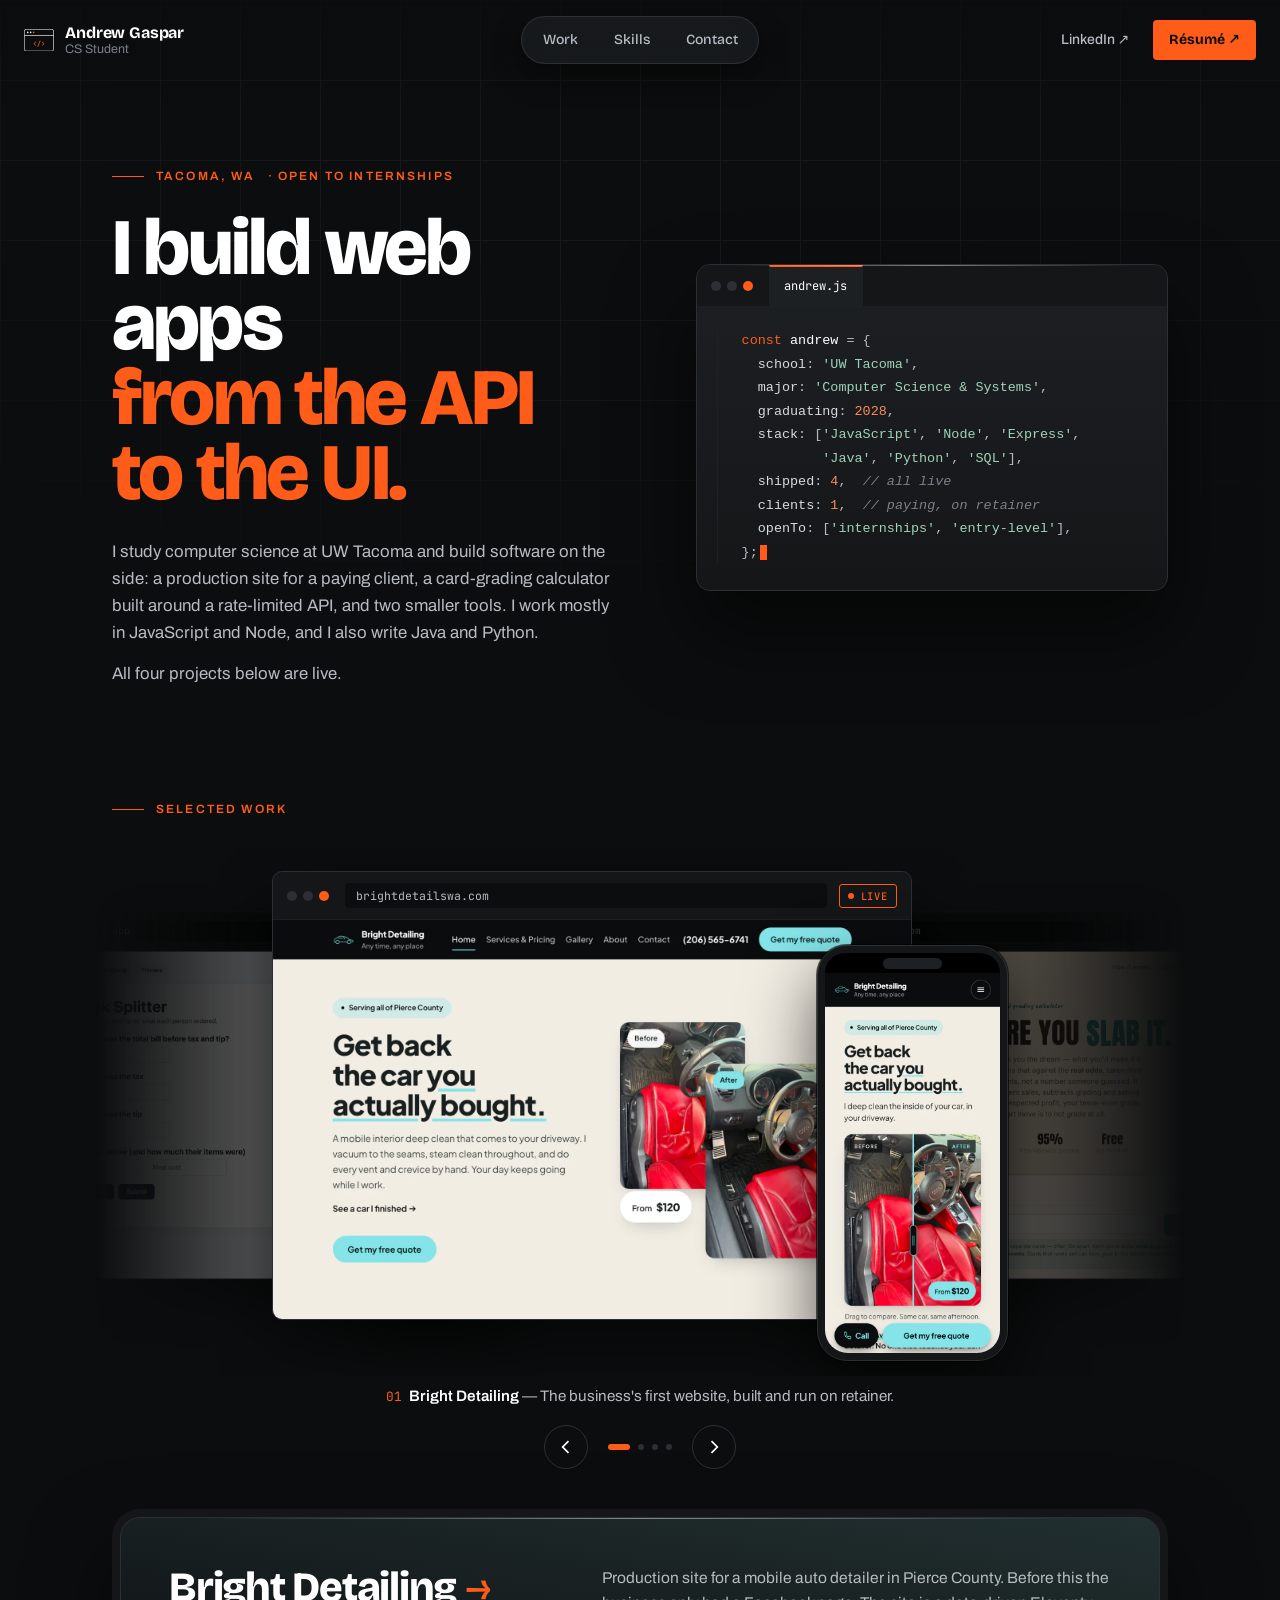
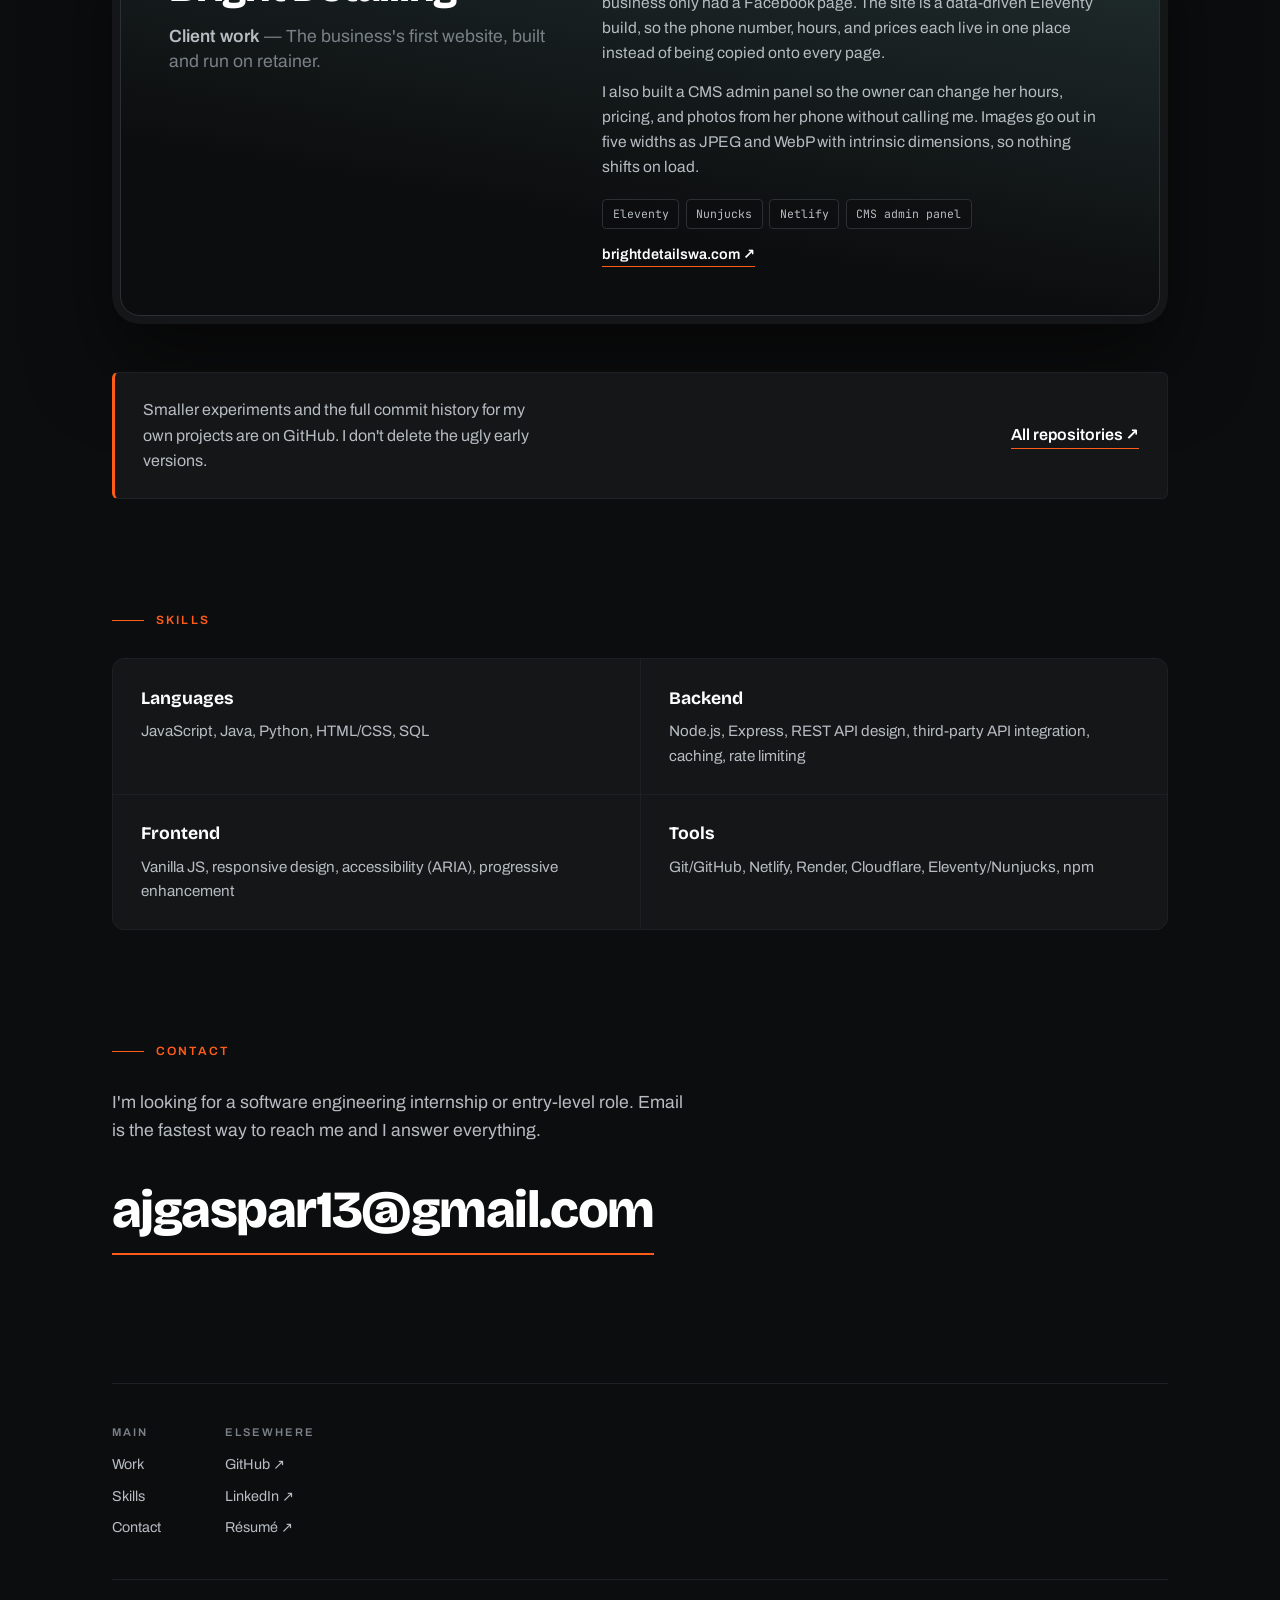
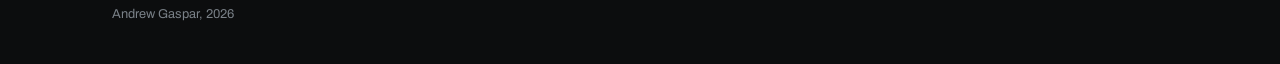
==== index.html @ 65bed996 "Add ExplainMyCode phone mockup" ====
<!DOCTYPE html>
<html lang="en">
<head>
  <meta charset="UTF-8" />
  <meta name="viewport" content="width=device-width, initial-scale=1.0" />
  <title>Andrew Gaspar</title>
  <meta name="description" content="Andrew Gaspar. Computer science student at UW Tacoma. Four live software projects, one built for a paying client." />
  <meta name="color-scheme" content="dark" />
  <link rel="preconnect" href="https://fonts.googleapis.com" />
  <link rel="preconnect" href="https://fonts.gstatic.com" crossorigin />
  <link href="https://fonts.googleapis.com/css2?family=Bricolage+Grotesque:opsz,wght@12..96,400..800&family=Archivo:wght@400..600&family=JetBrains+Mono:wght@400;500&display=swap" rel="stylesheet" />
  <link rel="stylesheet" href="style.css" />
</head>
<body>

  <header class="topbar">
    <a class="brand" href="#top">
      <svg class="brand-mark" viewBox="0 0 368 276" fill="none" aria-hidden="true" focusable="false">
        <rect x="4" y="4" width="359" height="267" rx="22" stroke="currentColor" stroke-width="8" />
        <path d="M4 79.5H363" stroke="currentColor" stroke-width="8" />
        <circle cx="45.5" cy="41.5" r="9.5" fill="currentColor" />
        <circle cx="81.5" cy="41.5" r="9.5" fill="currentColor" />
        <circle cx="117.5" cy="41.5" r="9.5" fill="#ff5c1a" />
        <g stroke="#ff5c1a" stroke-width="10" stroke-linecap="square">
          <path d="M142 162 120 180l22 18" />
          <path d="M196.5 147.5 170.5 212.5" />
          <path d="M225 162l22 18-22 18" />
        </g>
      </svg>
      <span class="brand-text">
        <span class="brand-name">Andrew Gaspar</span>
      <span class="brand-role">CS Student</span>
      </span>
    </a>
    <nav class="pill" aria-label="Sections">
      <a href="#work">Work</a>
      <a href="#skills">Skills</a>
      <a href="#contact">Contact</a>
    </nav>
    <div class="toplinks">
      <a href="https://www.linkedin.com/in/andrew-gaspar-7aaa92343" target="_blank" rel="noopener">LinkedIn <span aria-hidden="true">↗</span></a>
      <a class="btn" href="Andrew_Gaspar_Resume.pdf" target="_blank" rel="noopener">Résumé <span aria-hidden="true">↗</span></a>
    </div>
  </header>

  <main id="top">

    <section class="hero">
      <div class="hero-copy">
        <p class="eyebrow">Tacoma, WA <span class="eyebrow-extra">· Open to internships</span></p>
        <h1>I build web apps<br /> <span class="accent">from the API<br /> to the UI.</span></h1>
        <div class="hero-meta">
          <p>
            I study computer science at UW Tacoma and build software on the side: a production site
            for a paying client, a card-grading calculator built around a rate-limited API, and two
            smaller tools. I work mostly in JavaScript and Node, and I also write Java and Python.
          </p>
          <p>All four projects below are live.</p>
        </div>
      </div>

      <figure class="editor">
        <div class="editor-bar" aria-hidden="true">
          <span class="editor-dots"><i></i><i></i><i></i></span>
          <span class="editor-tab">andrew.js</span>
        </div>
<pre class="editor-code"><code><span class="k">const</span> <span class="v">andrew</span> = {
  <span class="p">school</span>: <span class="s">'UW Tacoma'</span>,
  <span class="p">major</span>: <span class="s">'Computer Science &amp; Systems'</span>,
  <span class="p">graduating</span>: <span class="n">2028</span>,
  <span class="p">stack</span>: [<span class="s">'JavaScript'</span>, <span class="s">'Node'</span>, <span class="s">'Express'</span>,
          <span class="s">'Java'</span>, <span class="s">'Python'</span>, <span class="s">'SQL'</span>],
  <span class="p">shipped</span>: <span class="n">4</span>,  <span class="c">// all live</span>
  <span class="p">clients</span>: <span class="n">1</span>,  <span class="c">// paying, on retainer</span>
  <span class="p">openTo</span>: [<span class="s">'internships'</span>, <span class="s">'entry-level'</span>],
};<span class="cursor" aria-hidden="true"></span></code></pre>
      </figure>
    </section>

    <section id="work" class="section">
      <h2 class="eyebrow">Selected work</h2>

      <article class="card-frame" style="--hue: 184">
        <div class="card">
          <div class="card-top">
            <div class="card-head">
              <h3>
                <a href="https://brightdetailswa.com" target="_blank" rel="noopener">
                  Bright Detailing <span class="arrow" aria-hidden="true">→</span>
                </a>
              </h3>
              <p class="tagline"><strong>Client work</strong> — The business's first website, built and run on retainer.</p>
            </div>
            <div class="card-body">
              <p>
                Production site for a mobile auto detailer in Pierce County. Before this the business
                only had a Facebook page. The site is a data-driven Eleventy build, so the phone
                number, hours, and prices each live in one place instead of being copied onto every
                page.
              </p>
              <p>
                I also built a CMS admin panel so the owner can change her hours, pricing, and photos
                from her phone without calling me. Images go out in five widths as JPEG and WebP with
                intrinsic dimensions, so nothing shifts on load.
              </p>
              <ul class="tags">
                <li>Eleventy</li><li>Nunjucks</li><li>Netlify</li><li>CMS admin panel</li>
              </ul>
              <p class="links">
                <a href="https://brightdetailswa.com" target="_blank" rel="noopener">brightdetailswa.com ↗</a>
              </p>
            </div>
          </div>
          <div class="devices">
            <a class="shot" href="https://brightdetailswa.com" target="_blank" rel="noopener" tabindex="-1">
              <div class="window-bar" aria-hidden="true"><i></i><i></i><i></i><span class="url">brightdetailswa.com</span><span class="live">Live</span></div>
              <img src="images/bright-detailing.webp" width="1600" height="1000" alt="The Bright Detailing home page with before and after interior photos" loading="lazy" />
            </a>
            <a class="phone" href="https://brightdetailswa.com" target="_blank" rel="noopener" tabindex="-1">
              <span class="phone-bar" aria-hidden="true"><i></i></span>
              <img src="images/bright-detailing-phone.webp" width="520" height="1126" alt="Bright Detailing on a phone" loading="lazy" />
            </a>
          </div>
        </div>
      </article>

      <article class="card-frame" style="--hue: 222">
        <div class="card">
          <div class="card-top">
            <div class="card-head">
              <h3>
                <a href="https://www.shouldislab.com" target="_blank" rel="noopener">
                  ShouldISlab <span class="arrow" aria-hidden="true">→</span>
                </a>
              </h3>
              <p class="tagline"><strong>Side project</strong> — Is grading this card worth the money?</p>
            </div>
            <div class="card-body">
              <p>
                Search a trading card and find out whether paying to have it professionally graded is
                worth the money. It pulls live sold prices, then runs a probability-weighted expected
                value: your odds at each grade against grading fees, seller fees, and what the raw card
                goes for today.
              </p>
              <p>
                One verdict can cost 7 calls to a price API that allows about 10 every 35 seconds. I
                measured that limit and built an in-memory TTL cache around it; without the cache, the
                second search gets rate-limited. If a 429 still comes back, the server fails fast and
                shows a retry countdown. Grade odds come from population reports. Wilson score intervals
                keep a card with twelve graded copies from being trusted like one with twelve thousand.
              </p>
              <ul class="tags">
                <li>Node.js</li><li>Express</li><li>REST API</li><li>Vanilla JS</li><li>Render</li><li>Cloudflare</li>
              </ul>
              <p class="links">
                <a href="https://www.shouldislab.com" target="_blank" rel="noopener">shouldislab.com ↗</a>
                <a href="https://github.com/Agaspar1321/ShouldISlab" target="_blank" rel="noopener">Source ↗</a>
              </p>
            </div>
          </div>
          <div class="devices">
            <a class="shot" href="https://www.shouldislab.com" target="_blank" rel="noopener" tabindex="-1">
              <div class="window-bar" aria-hidden="true"><i></i><i></i><i></i><span class="url">shouldislab.com</span><span class="live">Live</span></div>
              <img src="images/shouldislab.webp" width="1600" height="1000" alt="The ShouldISlab card search and grading verdict screen" loading="lazy" />
            </a>
            <a class="phone" href="https://www.shouldislab.com" target="_blank" rel="noopener" tabindex="-1">
              <span class="phone-bar" aria-hidden="true"><i></i></span>
              <img src="images/shouldislab-phone.webp" width="520" height="1126" alt="ShouldISlab on a phone" loading="lazy" />
            </a>
          </div>
        </div>
      </article>

      <article class="card-frame" style="--hue: 268">
        <div class="card">
          <div class="card-top">
            <div class="card-head">
              <h3>
                <a href="https://explainmycode2.netlify.app" target="_blank" rel="noopener">
                  ExplainMyCode <span class="arrow" aria-hidden="true">→</span>
                </a>
              </h3>
              <p class="tagline"><strong>Side project</strong> — Plain English for someone else's code.</p>
            </div>
            <div class="card-body">
              <p>
                Paste in a block of code and get back a plain English explanation of what it does. I
                built it for the stretch where I could read syntax fine but still lost the thread on
                what someone else's function was for.
              </p>
              <p>
                An Express server sits between the page and the Anthropic API, so the key never reaches
                the browser. The API layer validates input, caps payload size, and rate-limits by IP.
              </p>
              <ul class="tags">
                <li>Node.js</li><li>Express</li><li>Anthropic API</li>
              </ul>
              <p class="links">
                <a href="https://explainmycode2.netlify.app" target="_blank" rel="noopener">Try it ↗</a>
                <a href="https://github.com/Agaspar1321/explain-my-code" target="_blank" rel="noopener">Source ↗</a>
              </p>
            </div>
          </div>
          <div class="devices">
            <a class="shot" href="https://explainmycode2.netlify.app" target="_blank" rel="noopener" tabindex="-1">
              <div class="window-bar" aria-hidden="true"><i></i><i></i><i></i><span class="url">explainmycode2.netlify.app</span><span class="live">Live</span></div>
              <img src="images/explainmycode.webp" width="1600" height="1000" alt="The ExplainMyCode input and explanation panes" loading="lazy" />
            </a>
            <a class="phone" href="https://explainmycode2.netlify.app" target="_blank" rel="noopener" tabindex="-1">
              <span class="phone-bar" aria-hidden="true"><i></i></span>
              <img src="images/explainmycode-phone.webp" width="520" height="1126" alt="ExplainMyCode on a phone" loading="lazy" />
            </a>
          </div>
        </div>
      </article>

      <article class="card-frame" style="--hue: 32">
        <div class="card">
          <div class="card-top">
            <div class="card-head">
              <h3>
                <a href="https://checksplitter1.netlify.app" target="_blank" rel="noopener">
                  Check Splitter <span class="arrow" aria-hidden="true">→</span>
                </a>
              </h3>
              <p class="tagline"><strong>Side project</strong> — Everyone pays for what they ordered.</p>
            </div>
            <div class="card-body">
              <p>
                Splits a restaurant bill so everyone pays for what they actually ordered, plus their
                proportional share of tax and tip. It rounds to the penny, so the total comes out exact
                instead of eleven cents short.
              </p>
              <ul class="tags">
                <li>Vanilla JS</li><li>HTML</li><li>CSS</li>
              </ul>
              <p class="links">
                <a href="https://checksplitter1.netlify.app" target="_blank" rel="noopener">Try it ↗</a>
                <a href="https://github.com/Agaspar1321/checksplitter" target="_blank" rel="noopener">Source ↗</a>
              </p>
            </div>
          </div>
          <div class="devices">
            <a class="shot" href="https://checksplitter1.netlify.app" target="_blank" rel="noopener" tabindex="-1">
              <div class="window-bar" aria-hidden="true"><i></i><i></i><i></i><span class="url">checksplitter1.netlify.app</span><span class="live">Live</span></div>
              <img src="images/check-splitter.webp" width="1600" height="1000" alt="The Check Splitter item and per-person totals screen" loading="lazy" />
            </a>
            <a class="phone" href="https://checksplitter1.netlify.app" target="_blank" rel="noopener" tabindex="-1">
              <span class="phone-bar" aria-hidden="true"><i></i></span>
              <img src="images/check-splitter-phone.webp" width="520" height="1126" alt="Check Splitter on a phone" loading="lazy" />
            </a>
          </div>
        </div>
      </article>

      <aside class="callout">
        <p>
          Smaller experiments and the full commit history for my own projects are on GitHub. I
          don't delete the ugly early versions.
        </p>
        <a href="https://github.com/Agaspar1321?tab=repositories" target="_blank" rel="noopener">All repositories ↗</a>
      </aside>
    </section>

    <section id="skills" class="section">
      <h2 class="eyebrow">Skills</h2>
      <dl class="skills">
        <div>
          <dt>Languages</dt>
          <dd>JavaScript, Java, Python, HTML/CSS, SQL</dd>
        </div>
        <div>
          <dt>Backend</dt>
          <dd>Node.js, Express, REST API design, third-party API integration, caching, rate limiting</dd>
        </div>
        <div>
          <dt>Frontend</dt>
          <dd>Vanilla JS, responsive design, accessibility (ARIA), progressive enhancement</dd>
        </div>
        <div>
          <dt>Tools</dt>
          <dd>Git/GitHub, Netlify, Render, Cloudflare, Eleventy/Nunjucks, npm</dd>
        </div>
      </dl>
    </section>

    <section id="contact" class="section contact">
      <h2 class="eyebrow">Contact</h2>
      <p class="contact-lead">
        I'm looking for a software engineering internship or entry-level role.
        Email is the fastest way to reach me and I answer everything.
      </p>
      <a class="contact-email" href="mailto:ajgaspar13@gmail.com">ajgaspar13@gmail.com</a>
    </section>

  </main>

  <footer class="footer">
    <div class="footer-cols">
      <div>
        <p class="footer-label">Main</p>
        <a href="#work">Work</a>
        <a href="#skills">Skills</a>
        <a href="#contact">Contact</a>
      </div>
      <div>
        <p class="footer-label">Elsewhere</p>
        <a href="https://github.com/Agaspar1321" target="_blank" rel="noopener">GitHub ↗</a>
        <a href="https://www.linkedin.com/in/andrew-gaspar-7aaa92343" target="_blank" rel="noopener">LinkedIn ↗</a>
        <a href="Andrew_Gaspar_Resume.pdf" target="_blank" rel="noopener">Résumé ↗</a>
      </div>
    </div>
    <div class="footer-base">
      <span>Andrew Gaspar, 2026</span>
    </div>
  </footer>

  <script src="script.js"></script>
</body>
</html>
---- style.css ----
/* colors + fonts */
:root {
  --ink-950: #0c0d0e;
  --ink-900: #141618;
  --ink-800: #1e2124;
  --ink-700: #2c3034;
  --ink-500: #7a8188; /* still passes 4.5:1 contrast */
  --ink-300: #b6bcc2;
  --paper: #ffffff;
  --flare: #ff5c1a;
  --flare-600: #e64b0c;

  --display: "Bricolage Grotesque", "Archivo", system-ui, sans-serif;
  --sans: "Archivo", system-ui, -apple-system, "Segoe UI", sans-serif;
  --mono: "JetBrains Mono", ui-monospace, "SF Mono", Menlo, monospace;
  --wrap: 66rem;
  color-scheme: dark;
}

* { box-sizing: border-box; margin: 0; padding: 0; }

html { scroll-behavior: smooth; scroll-padding-top: 5.5rem; }

body {
  font-family: var(--sans);
  font-size: 1rem;
  line-height: 1.6;
  color: var(--paper);
  background: var(--ink-950);
  -webkit-font-smoothing: antialiased;
}

h1, h2, h3, dt, .brand-name, .pill, .btn, .contact-email {
  font-family: var(--display);
  font-optical-sizing: auto;
}

a { color: inherit; text-decoration: none; }

:focus-visible {
  outline: 3px solid var(--flare);
  outline-offset: 2px;
  border-radius: 2px;
}

::selection { background: rgba(255, 92, 26, 0.35); }

main, .footer { padding: 0 1rem; }

/* background grid */
body::before {
  content: "";
  position: absolute;
  inset: 0 0 auto;
  height: 1100px;
  z-index: -1;
  background-image:
    linear-gradient(to right, #fff 1px, transparent 1px),
    linear-gradient(to bottom, #fff 1px, transparent 1px);
  background-size: 80px 80px;
  opacity: 0.045;
  -webkit-mask-image: radial-gradient(120% 80% at 50% 0%, #000 30%, transparent 75%);
  mask-image: radial-gradient(120% 80% at 50% 0%, #000 30%, transparent 75%);
  pointer-events: none;
}
body { position: relative; isolation: isolate; }

/* ---------- Eyebrow label ---------- */
.eyebrow {
  display: flex;
  align-items: center;
  gap: 0.75rem;
  font-family: var(--sans);
  font-size: 0.75rem;
  font-weight: 600;
  letter-spacing: 0.18em;
  text-transform: uppercase;
  color: var(--flare);
}
.eyebrow::before {
  content: "";
  flex: none;
  width: 2rem;
  height: 1px;
  background: var(--flare);
}

/* ---------- Top bar ---------- */
.topbar {
  position: sticky;
  top: 0;
  z-index: 10;
  display: grid;
  grid-template-columns: 1fr auto 1fr;
  align-items: center;
  gap: 1rem;
  padding: 1rem 1.5rem 2.5rem;
  background: linear-gradient(rgba(12, 13, 14, 0.9), rgba(12, 13, 14, 0));
  pointer-events: none;
}
.topbar > * { pointer-events: auto; }

.brand { display: flex; align-items: center; gap: 0.7rem; justify-self: start; }
.brand-mark { width: 30px; height: auto; color: var(--paper); flex: none; }
.brand-text { display: flex; flex-direction: column; line-height: 1.2; }
.brand-name { font-weight: 700; font-size: 1rem; letter-spacing: -0.01em; }
.brand-role { font-size: 0.78rem; color: var(--ink-500); }

.pill {
  display: flex;
  gap: 0.25rem;
  padding: 0.3rem;
  border: 1px solid rgba(255, 255, 255, 0.1);
  border-radius: 999px;
  background: rgba(30, 33, 36, 0.65);
  backdrop-filter: blur(14px);
  -webkit-backdrop-filter: blur(14px);
  box-shadow: 0 12px 30px rgba(0, 0, 0, 0.4);
}
.pill a {
  padding: 0.45rem 1rem;
  border-radius: 999px;
  font-size: 0.875rem;
  font-weight: 500;
  color: var(--ink-300);
  transition: background-color 0.2s, color 0.2s;
}
.pill a:hover { background: rgba(255, 255, 255, 0.08); color: var(--paper); }

.toplinks {
  display: flex;
  align-items: center;
  gap: 1.5rem;
  justify-self: end;
  font-size: 0.875rem;
  font-weight: 500;
}
.toplinks a { color: var(--ink-300); transition: color 0.2s; }
.toplinks a:hover { color: var(--paper); }

.btn {
  display: inline-block;
  padding: 0.55rem 1rem;
  border-radius: 4px;
  font-weight: 700;
  background: var(--flare);
  color: var(--ink-950) !important;
  transition: background-color 0.2s;
}
.btn:hover { background: #ff7438; }

/* ---------- Window chrome (hero + screenshots) ---------- */
.window-bar {
  display: flex;
  align-items: center;
  gap: 6px;
  padding: 0.7rem 0.9rem;
}
.window-bar i {
  flex: none;
  width: 10px;
  height: 10px;
  border-radius: 50%;
  background: var(--ink-700);
}
.window-bar i:nth-child(3) { background: var(--flare); }

.url {
  flex: 1;
  min-width: 0;
  margin-left: 0.6rem;
  padding: 0.2rem 0.7rem;
  border-radius: 4px;
  background: var(--ink-950);
  font-family: var(--mono);
  font-size: 0.72rem;
  color: var(--ink-300);
  white-space: nowrap;
  overflow: hidden;
  text-overflow: ellipsis;
}
.live {
  flex: none;
  display: inline-flex;
  align-items: center;
  gap: 0.4rem;
  margin-left: 0.4rem;
  padding: 0.15rem 0.5rem;
  border: 1px solid var(--flare);
  border-radius: 3px;
  font-family: var(--mono);
  font-size: 0.65rem;
  font-weight: 500;
  letter-spacing: 0.08em;
  text-transform: uppercase;
  color: var(--flare);
}
.live::before {
  content: "";
  width: 6px;
  height: 6px;
  border-radius: 50%;
  background: var(--flare);
}

/* ---------- Hero ---------- */
.hero {
  display: grid;
  grid-template-columns: minmax(0, 1.1fr) minmax(0, 1fr);
  align-items: center;
  gap: 3rem 4rem;
  max-width: var(--wrap);
  margin: 0 auto;
  padding-top: clamp(2.5rem, 7vh, 5rem);
}

.hero h1 {
  margin-top: 1.5rem;
  font-size: clamp(2.3rem, min(6.4vw, 9vh), 5rem);
  font-weight: 800;
  line-height: 0.94;
  letter-spacing: -0.035em;
}
.accent { color: var(--flare); }

.hero-meta {
  display: grid;
  gap: 0.9rem;
  max-width: 32rem;
  margin-top: 1.75rem;
  color: var(--ink-300);
  font-size: 1.05rem;
}

/* top edge highlight */
.editor::before,
.card::before {
  content: "";
  position: absolute;
  top: 0;
  left: 8%;
  right: 8%;
  height: 1px;
  background: linear-gradient(90deg, transparent, rgba(255, 255, 255, 0.45), transparent);
}

/* code card */
.editor {
  position: relative;
  border: 1px solid var(--ink-700);
  border-radius: 14px;
  background: linear-gradient(180deg, rgba(30, 33, 36, 0.95), rgba(20, 22, 24, 0.95));
  box-shadow: 0 40px 80px rgba(0, 0, 0, 0.55);
  overflow: hidden;
}
.editor-bar {
  display: flex;
  align-items: center;
  gap: 1rem;
  padding: 0 0.9rem;
  border-bottom: 1px solid var(--ink-800);
  background: var(--ink-900);
}
.editor-dots { display: flex; gap: 6px; }
.editor-dots i { width: 10px; height: 10px; border-radius: 50%; background: var(--ink-700); }
.editor-dots i:nth-child(3) { background: var(--flare); }
.editor-tab {
  padding: 0.6rem 0.9rem;
  border-inline: 1px solid var(--ink-800);
  border-top: 2px solid var(--flare);
  background: rgba(30, 33, 36, 0.95);
  font-family: var(--mono);
  font-size: 0.75rem;
  color: var(--paper);
}

.editor-code {
  margin: 0;
  padding: 1.4rem 1.5rem 1.6rem 0;
  font-family: var(--mono);
  font-size: clamp(0.74rem, 1.05vw, 0.88rem);
  line-height: 1.75;
  color: var(--ink-300);
  overflow-x: auto;
  counter-reset: line;
}
/* gutter line */
.editor-code code {
  display: block;
  padding-left: 1.5rem;
  border-left: 1px solid var(--ink-800);
  margin-left: 1.25rem;
  white-space: pre;
}
.editor-code .k { color: var(--flare); }
.editor-code .v { color: var(--paper); font-weight: 500; }
.editor-code .p { color: #d7dbe0; }
.editor-code .s { color: #9fd3b8; }
.editor-code .n { color: #ff8b57; }
.editor-code .c { color: var(--ink-500); font-style: italic; }

.cursor {
  display: inline-block;
  width: 0.55em;
  height: 1.1em;
  margin-left: 0.15em;
  vertical-align: text-bottom;
  background: var(--flare);
  animation: blink 1.1s steps(1) infinite;
}
@keyframes blink { 50% { opacity: 0; } }

/* ---------- Sections ---------- */
.section { max-width: var(--wrap); margin: 0 auto; padding-top: clamp(4rem, 9vw, 7rem); }
.section > .eyebrow { margin-bottom: 1.75rem; }

/* ---------- Project cards ---------- */
.card-frame {
  padding: 8px;
  border-radius: 28px;
  background: rgba(255, 255, 255, 0.035);
  box-shadow: 0 40px 80px rgba(0, 0, 0, 0.5);
}
.card-frame + .card-frame { margin-top: 3rem; }

.card {
  position: relative;
  overflow: hidden;
  border: 1px solid var(--ink-700);
  border-radius: 20px;
  padding: clamp(1.5rem, 4vw, 3rem) clamp(1.25rem, 4vw, 3rem) 0;
  /* per-project tint */
  background: linear-gradient(190deg, hsl(var(--hue) 18% 16%), var(--ink-950) 70%);
}

.card-top {
  display: grid;
  grid-template-columns: minmax(0, 1fr) minmax(0, 1.35fr);
  gap: 2rem 3.5rem;
}

.card h3 {
  font-size: clamp(1.75rem, 3.6vw, 2.6rem);
  font-weight: 800;
  line-height: 1.05;
  letter-spacing: -0.03em;
}
.card h3 a { display: inline-flex; align-items: baseline; gap: 0.6rem; }
.arrow {
  display: inline-block;
  font-weight: 500;
  color: var(--flare);
  transition: transform 0.25s ease;
}
.card h3 a:hover .arrow { transform: translateX(6px); }

.tagline {
  margin-top: 0.9rem;
  font-size: 1.1rem;
  line-height: 1.45;
  color: var(--ink-500);
}
.tagline strong { color: var(--ink-300); font-weight: 600; }

.card-body { display: grid; gap: 0.9rem; color: var(--ink-300); font-size: 0.975rem; }

.tags {
  list-style: none;
  display: flex;
  flex-wrap: wrap;
  gap: 0.4rem;
  margin-top: 0.3rem;
}
.tags li {
  font-family: var(--mono);
  font-size: 0.72rem;
  padding: 0.3rem 0.6rem;
  border: 1px solid var(--ink-700);
  border-radius: 4px;
  background: rgba(12, 13, 14, 0.5);
  color: var(--ink-300);
}

.links { display: flex; flex-wrap: wrap; gap: 1.5rem; font-size: 0.9rem; font-weight: 600; }
.links a {
  color: var(--paper);
  border-bottom: 1px solid var(--flare);
  transition: color 0.2s;
}
.links a:hover { color: var(--flare); }

/* desktop + phone mockups */
.devices {
  position: relative;
  max-width: 56rem;
  margin: clamp(2rem, 4vw, 3rem) auto 0;
  padding-right: 13%;
}

.shot {
  display: block;
  border: 1px solid var(--ink-700);
  border-bottom: 0;
  border-radius: 10px 10px 0 0;
  background: var(--ink-900);
  overflow: hidden;
  box-shadow: 0 24px 60px rgba(0, 0, 0, 0.45);
  transition: transform 0.35s cubic-bezier(0.22, 1, 0.36, 1);
}
.shot .window-bar { border-bottom: 1px solid var(--ink-800); }
.shot img,
.phone img {
  display: block;
  width: 100%;
  height: auto;
}

.phone {
  position: absolute;
  right: 0;
  bottom: -18%;
  width: 26%;
  padding: 7px;
  border: 1px solid var(--ink-700);
  border-radius: 30px;
  background: var(--ink-900);
  box-shadow: 0 30px 70px rgba(0, 0, 0, 0.65), 0 0 0 1px rgba(0, 0, 0, 0.6);
  transition: transform 0.35s cubic-bezier(0.22, 1, 0.36, 1);
}
.phone img { border-radius: 0 0 23px 23px; }
/* phone status bar */
.phone-bar {
  display: flex;
  justify-content: center;
  align-items: center;
  height: 20px;
  border-radius: 23px 23px 0 0;
  background: #000;
}
.phone-bar i { width: 34%; height: 11px; border-radius: 999px; background: var(--ink-800); }

.card-frame:hover .shot { transform: translateY(-6px); }
.card-frame:hover .phone { transform: translateY(-12px); }

/* ---------- Project carousel (built by script.js) ---------- */
.cf-stage {
  --slide-w: min(46rem, 84%);
  position: relative;
  overflow: hidden;
  /* room for shadows + phone overhang */
  padding: 1.5rem 0 3.5rem;
  margin: 0 -1rem;
  /* fade out the side slides */
  -webkit-mask-image: linear-gradient(to right, transparent 0, #000 14%, #000 86%, transparent 100%);
  mask-image: linear-gradient(to right, transparent 0, #000 14%, #000 86%, transparent 100%);
  touch-action: pan-y;
  cursor: grab;
}
.cf-stage:active { cursor: grabbing; }
.cf-stage:focus-visible { outline-offset: -3px; }

.cf-sizer { visibility: hidden; width: var(--slide-w); margin: 0 auto; }

.cf-slide {
  position: absolute;
  top: 1.5rem;
  left: 0;
  right: 0;
  width: var(--slide-w);
  margin: 0 auto;
  transition: transform 0.5s cubic-bezier(0.22, 1, 0.36, 1), opacity 0.5s, filter 0.5s;
  user-select: none;
  -webkit-user-select: none;
}
.cf-slide:not(.is-front) { cursor: pointer; }
.cf-slide img { -webkit-user-drag: none; }

/* frames inside the carousel */
.cf-stage .devices,
.cf-sizer .devices { margin: 0 auto; max-width: none; }
.cf-stage .shot { border-bottom: 1px solid var(--ink-700); border-radius: 10px; }
.cf-stage .phone { bottom: -9%; }
.cf-slide.is-front:hover .shot { transform: translateY(-4px); }
.cf-slide.is-front:hover .phone { transform: translateY(-10px); }

.cf-caption {
  min-height: 1.6em;
  margin-top: 0.5rem;
  text-align: center;
  color: var(--ink-300);
  font-size: 0.95rem;
}
.cf-caption strong { color: var(--paper); font-weight: 600; }
.cf-num { font-family: var(--mono); font-size: 0.8rem; color: var(--flare); margin-right: 0.25rem; }
.cf-tag::before { content: "— "; }

.cf-controls {
  display: flex;
  align-items: center;
  justify-content: center;
  gap: 1.25rem;
  margin-top: 1rem;
}
.cf-arrow {
  display: grid;
  place-items: center;
  width: 44px;
  height: 44px;
  border: 1px solid var(--ink-700);
  border-radius: 50%;
  background: var(--ink-950);
  color: var(--paper);
  cursor: pointer;
  transition: border-color 0.2s, color 0.2s;
}
.cf-arrow:hover { border-color: var(--flare); color: var(--flare); }
.cf-dots { display: flex; align-items: center; gap: 0.5rem; }
.cf-dot {
  width: 6px;
  height: 6px;
  padding: 0;
  border: 0;
  border-radius: 999px;
  background: var(--ink-700);
  cursor: pointer;
  transition: width 0.3s, background-color 0.3s;
}
/* bigger click target */
.cf-dot { position: relative; }
.cf-dot::after { content: ""; position: absolute; inset: -9px -4px; }
.cf-dot:hover { background: var(--ink-500); }
.cf-dot[aria-current="true"] { width: 22px; background: var(--flare); }

/* details card under the carousel */
.is-carousel .card-frame { margin-top: 2.5rem; }
.is-carousel .card { padding-bottom: clamp(1.5rem, 4vw, 3rem); }

/* ---------- GitHub callout ---------- */
.callout {
  display: flex;
  align-items: center;
  justify-content: space-between;
  flex-wrap: wrap;
  gap: 1rem 2rem;
  margin-top: 3rem;
  padding: 1.5rem 1.75rem;
  border: 1px solid var(--ink-800);
  border-left: 3px solid var(--flare);
  border-radius: 6px;
  background: var(--ink-900);
  color: var(--ink-300);
}
.callout p { max-width: 44ch; }
.callout a {
  flex: none;
  font-weight: 600;
  color: var(--paper);
  border-bottom: 1px solid var(--flare);
}
.callout a:hover { color: var(--flare); }

/* ---------- Skills ---------- */
.skills {
  display: grid;
  grid-template-columns: repeat(2, minmax(0, 1fr));
  gap: 1px;
  border: 1px solid var(--ink-800);
  border-radius: 12px;
  overflow: hidden;
  background: var(--ink-800);
}
.skills > div { padding: 1.6rem 1.75rem; background: var(--ink-900); }
.skills dt { font-weight: 700; font-size: 1.1rem; margin-bottom: 0.4rem; }
.skills dd { color: var(--ink-300); font-size: 0.95rem; }

/* ---------- Contact ---------- */
.contact-lead { max-width: 36rem; color: var(--ink-300); font-size: 1.1rem; }
.contact-email {
  display: inline-block;
  margin-top: 1.5rem;
  font-size: clamp(1.6rem, 5vw, 3.25rem);
  font-weight: 800;
  letter-spacing: -0.03em;
  color: var(--paper);
  border-bottom: 2px solid var(--flare);
  transition: color 0.2s;
  overflow-wrap: anywhere;
}
.contact-email:hover { color: var(--flare); }

/* ---------- Footer ---------- */
.footer { max-width: calc(var(--wrap) + 2rem); margin: clamp(5rem, 10vw, 8rem) auto 0; }
.footer-cols {
  display: flex;
  gap: 4rem;
  padding: 2.5rem 0;
  border-top: 1px solid var(--ink-800);
}
.footer-cols div { display: flex; flex-direction: column; gap: 0.5rem; font-size: 0.9rem; }
.footer-cols a { color: var(--ink-300); transition: color 0.2s; }
.footer-cols a:hover { color: var(--flare); }
.footer-label {
  font-size: 0.7rem;
  font-weight: 600;
  letter-spacing: 0.18em;
  text-transform: uppercase;
  color: var(--ink-500);
  margin-bottom: 0.25rem;
}
.footer-base {
  padding: 1.5rem 0 2.5rem;
  border-top: 1px solid var(--ink-800);
  font-size: 0.8rem;
  color: var(--ink-500);
}

/* ---------- Narrow ---------- */
@media (max-width: 52rem) {
  .hero { grid-template-columns: 1fr; }
  .card-top { grid-template-columns: 1fr; gap: 1.25rem; }
  .toplinks { display: none; }
  .topbar { grid-template-columns: auto 1fr; padding: 0.9rem 1rem 2rem; }
  .pill { justify-self: end; }
}

@media (max-width: 36rem) {
  .brand-text { display: none; }
  .eyebrow-extra { display: none; }
  .pill a { padding: 0.45rem 0.75rem; }
  .skills { grid-template-columns: 1fr; }
  .card-frame { padding: 5px; border-radius: 22px; }
  .card { border-radius: 17px; }
  .hero-meta { margin-left: 0; }
  .url { font-size: 0.65rem; }
  .devices { padding-right: 10%; }
  .editor-code { padding: 1.1rem 0.9rem 1.2rem 0; }
  .editor-code code { margin-left: 0.7rem; padding-left: 0.8rem; }
  .cf-stage {
    -webkit-mask-image: linear-gradient(to right, transparent 0, #000 5%, #000 95%, transparent 100%);
    mask-image: linear-gradient(to right, transparent 0, #000 5%, #000 95%, transparent 100%);
  }
  .phone { width: 32%; padding: 4px; border-radius: 18px; }
  .phone img { border-radius: 0 0 14px 14px; }
  .phone-bar { height: 12px; border-radius: 14px 14px 0 0; }
  .phone-bar i { height: 6px; }
  .shot .window-bar i { display: none; }
  .shot .url { margin-left: 0; }
}

@media (prefers-reduced-motion: reduce) {
  html { scroll-behavior: auto; }
  *, *::before, *::after { transition: none !important; }
}
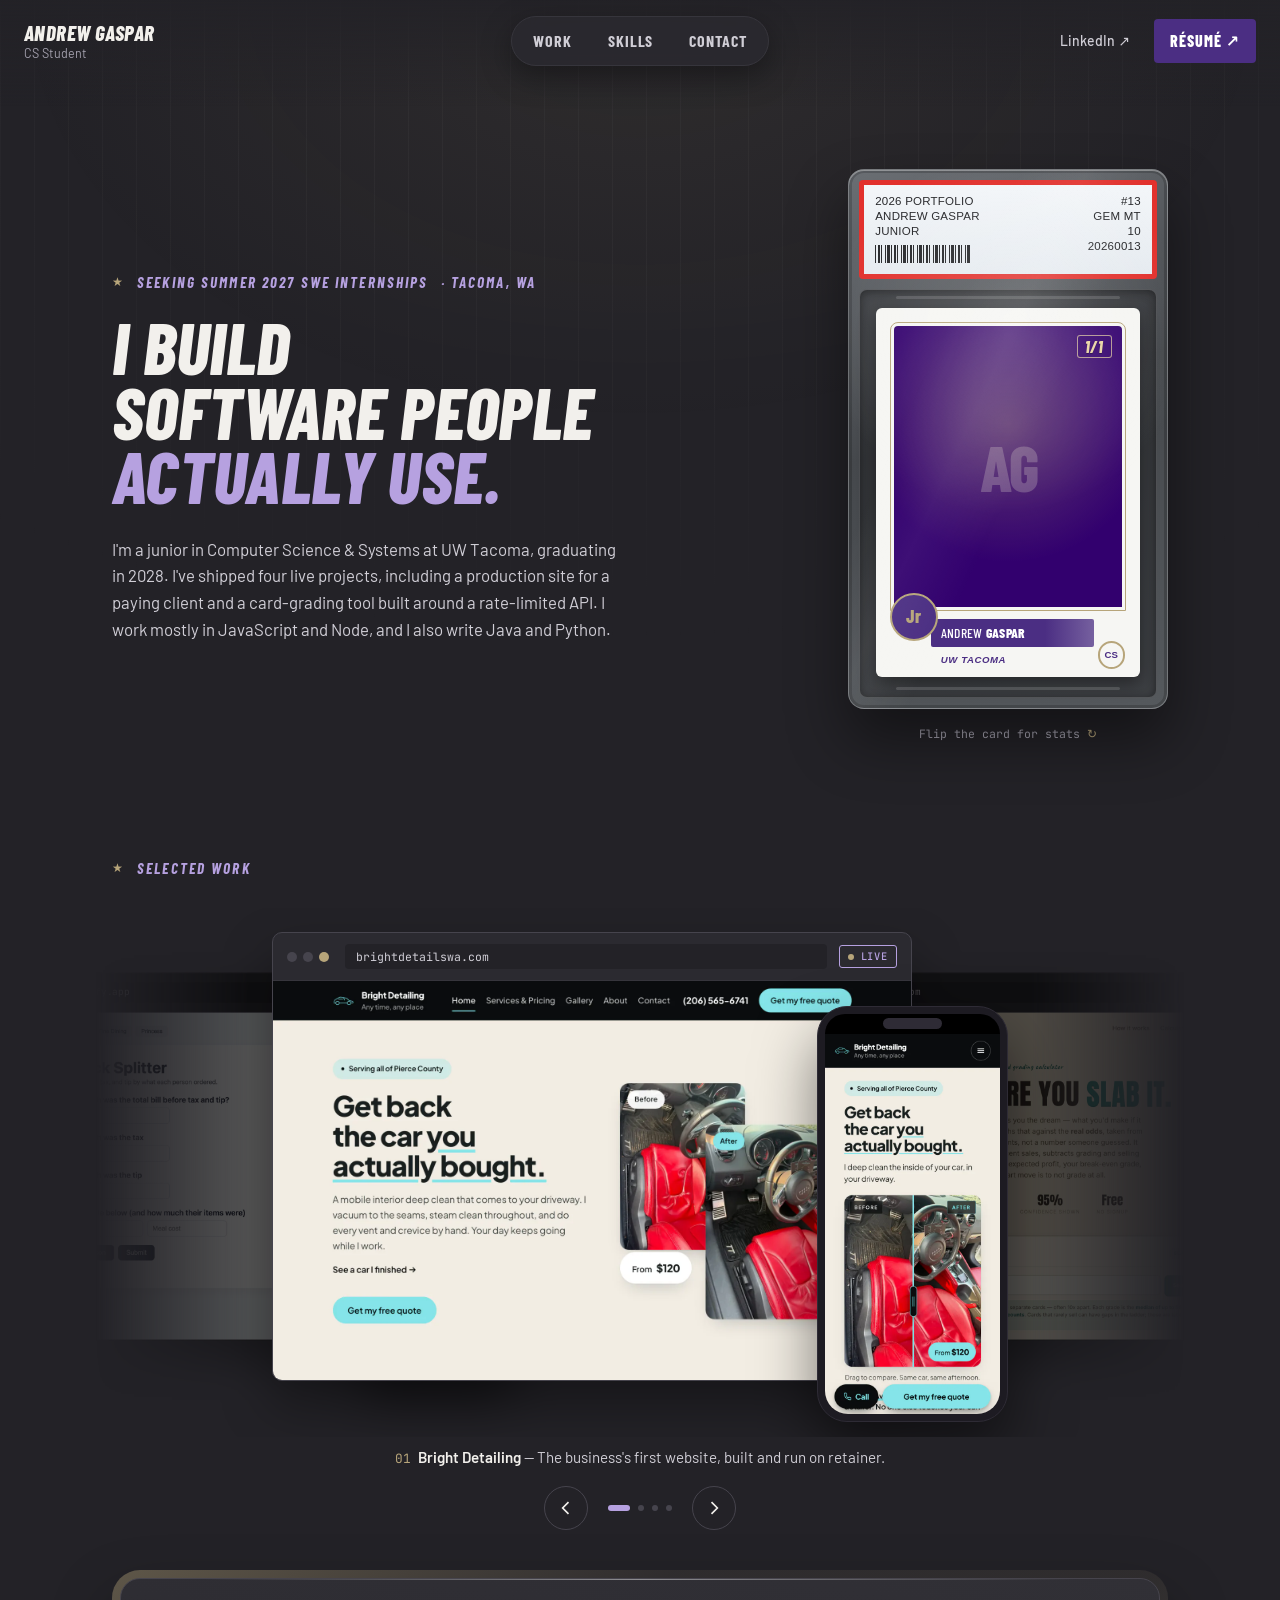
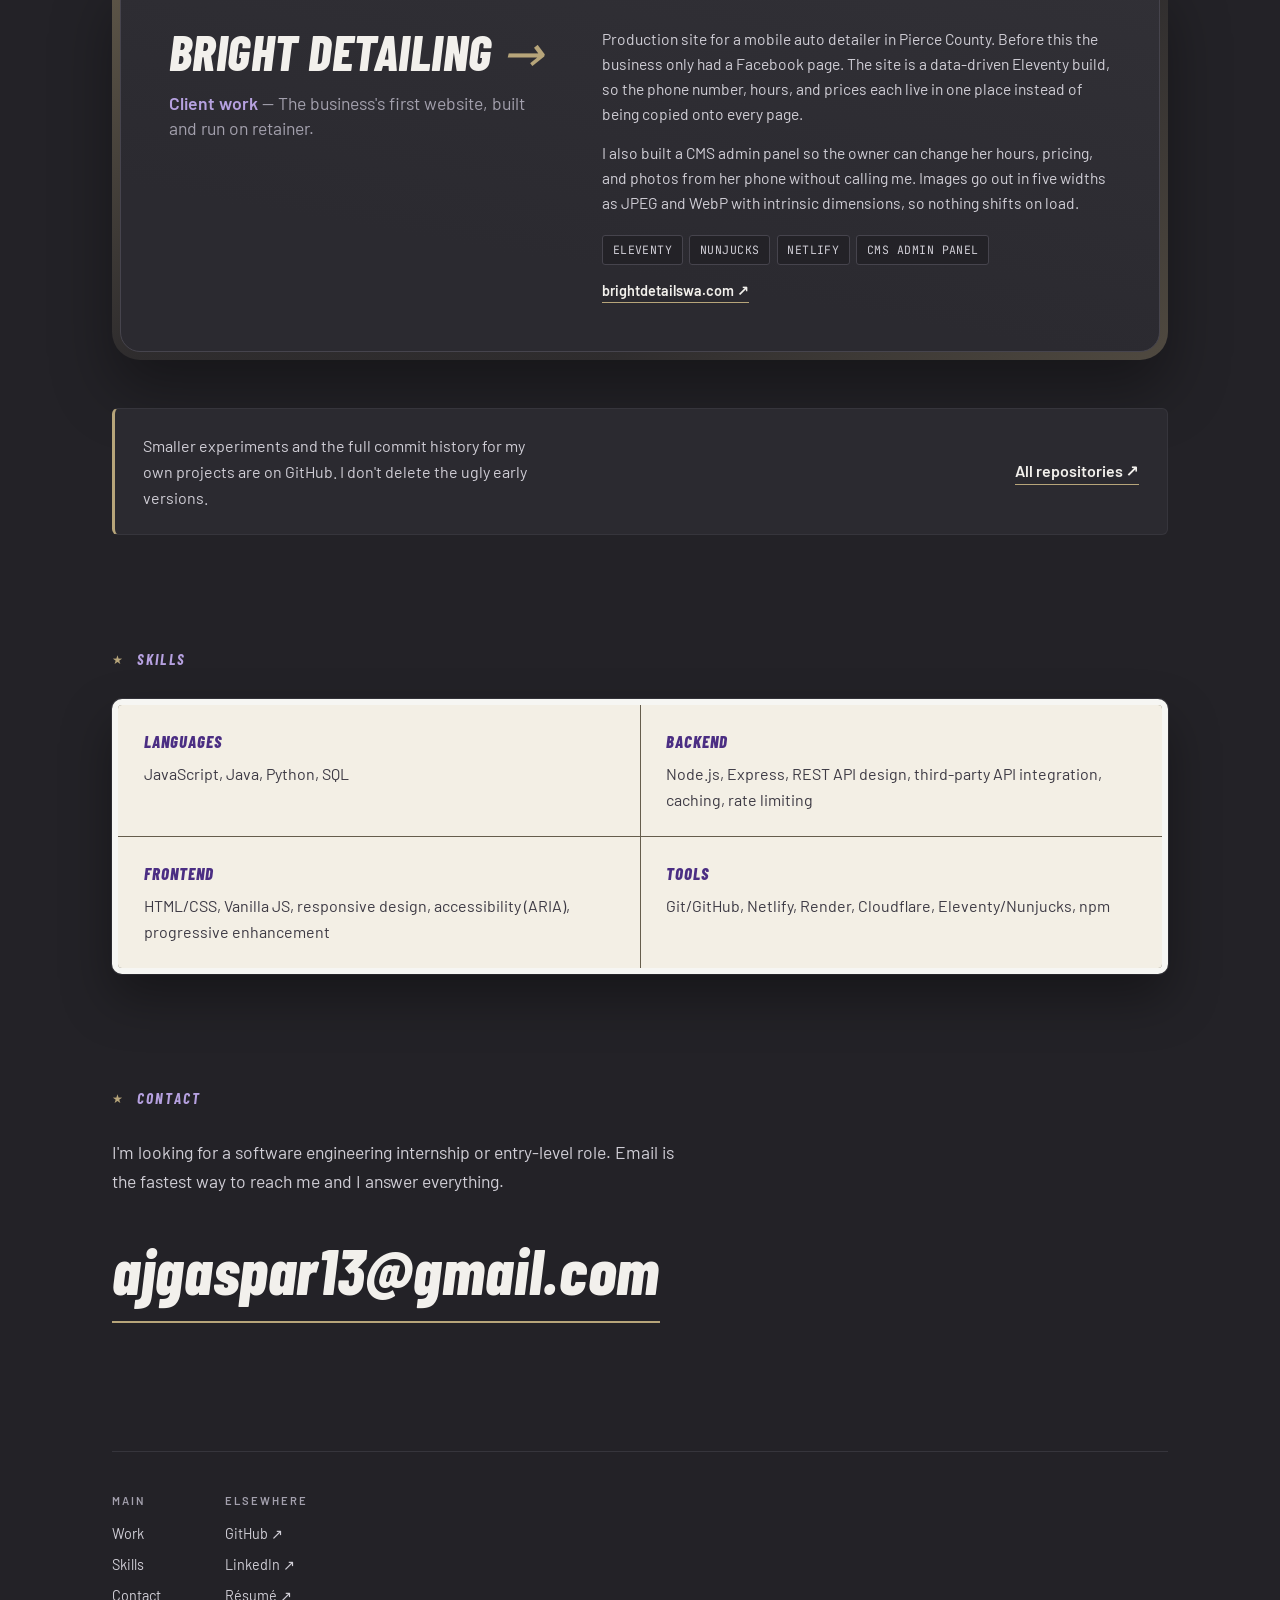
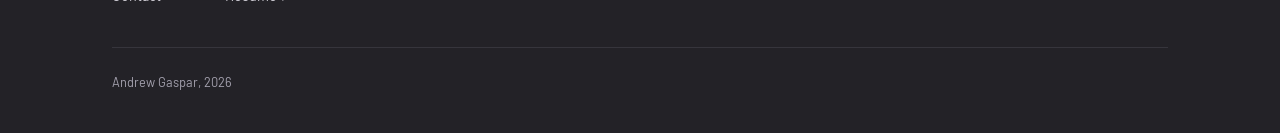
==== commit 0fef3e21: "Replace hero code block with graded trading card, restyle site - Swap the andrew.js editor for a PSA" ====
--- a/index.html
+++ b/index.html
@@ -8,25 +8,13 @@
   <meta name="color-scheme" content="dark" />
   <link rel="preconnect" href="https://fonts.googleapis.com" />
   <link rel="preconnect" href="https://fonts.gstatic.com" crossorigin />
-  <link href="https://fonts.googleapis.com/css2?family=Bricolage+Grotesque:opsz,wght@12..96,400..800&family=Archivo:wght@400..600&family=JetBrains+Mono:wght@400;500&display=swap" rel="stylesheet" />
+  <link href="https://fonts.googleapis.com/css2?family=Barlow+Condensed:ital,wght@0,600;0,700;0,800;1,700;1,800&family=Barlow:wght@400;500;600&family=JetBrains+Mono:wght@400;500&display=swap" rel="stylesheet" />
   <link rel="stylesheet" href="style.css" />
 </head>
 <body>
 
   <header class="topbar">
     <a class="brand" href="#top">
-      <svg class="brand-mark" viewBox="0 0 368 276" fill="none" aria-hidden="true" focusable="false">
-        <rect x="4" y="4" width="359" height="267" rx="22" stroke="currentColor" stroke-width="8" />
-        <path d="M4 79.5H363" stroke="currentColor" stroke-width="8" />
-        <circle cx="45.5" cy="41.5" r="9.5" fill="currentColor" />
-        <circle cx="81.5" cy="41.5" r="9.5" fill="currentColor" />
-        <circle cx="117.5" cy="41.5" r="9.5" fill="#ff5c1a" />
-        <g stroke="#ff5c1a" stroke-width="10" stroke-linecap="square">
-          <path d="M142 162 120 180l22 18" />
-          <path d="M196.5 147.5 170.5 212.5" />
-          <path d="M225 162l22 18-22 18" />
-        </g>
-      </svg>
       <span class="brand-text">
         <span class="brand-name">Andrew Gaspar</span>
       <span class="brand-role">CS Student</span>
@@ -47,40 +35,87 @@
 
     <section class="hero">
       <div class="hero-copy">
-        <p class="eyebrow">Tacoma, WA <span class="eyebrow-extra">· Open to internships</span></p>
-        <h1>I build web apps<br /> <span class="accent">from the API<br /> to the UI.</span></h1>
+        <p class="eyebrow">Seeking Summer 2027 SWE internships <span class="eyebrow-extra">· Tacoma, WA</span></p>
+        <h1>I build<br /> software people<br /> <span class="accent">actually use.</span></h1>
         <div class="hero-meta">
           <p>
-            I study computer science at UW Tacoma and build software on the side: a production site
-            for a paying client, a card-grading calculator built around a rate-limited API, and two
-            smaller tools. I work mostly in JavaScript and Node, and I also write Java and Python.
+            I'm a junior in Computer Science &amp; Systems at UW Tacoma, graduating in 2028. I've
+            shipped four live projects, including a production site for a paying client and a
+            card-grading tool built around a rate-limited API. I work mostly in JavaScript and Node,
+            and I also write Java and Python.
           </p>
-          <p>All four projects below are live.</p>
         </div>
       </div>
 
-      <figure class="editor">
-        <div class="editor-bar" aria-hidden="true">
-          <span class="editor-dots"><i></i><i></i><i></i></span>
-          <span class="editor-tab">andrew.js</span>
-        </div>
-<pre class="editor-code"><code><span class="k">const</span> <span class="v">andrew</span> = {
-  <span class="p">school</span>: <span class="s">'UW Tacoma'</span>,
-  <span class="p">major</span>: <span class="s">'Computer Science &amp; Systems'</span>,
-  <span class="p">graduating</span>: <span class="n">2028</span>,
-  <span class="p">stack</span>: [<span class="s">'JavaScript'</span>, <span class="s">'Node'</span>, <span class="s">'Express'</span>,
-          <span class="s">'Java'</span>, <span class="s">'Python'</span>, <span class="s">'SQL'</span>],
-  <span class="p">shipped</span>: <span class="n">4</span>,  <span class="c">// all live</span>
-  <span class="p">clients</span>: <span class="n">1</span>,  <span class="c">// paying, on retainer</span>
-  <span class="p">openTo</span>: [<span class="s">'internships'</span>, <span class="s">'entry-level'</span>],
-};<span class="cursor" aria-hidden="true"></span></code></pre>
-      </figure>
+      <!-- graded card. Photo goes at images/andrew.jpg (initials show until then) -->
+      <div class="hero-card">
+        <aside class="slab" aria-label="About Andrew">
+          <div class="slab-label">
+            <div class="slab-label-l">
+              <p>2026 Portfolio</p>
+              <p>Andrew Gaspar</p>
+              <p>Junior</p>
+              <span class="slab-barcode" aria-hidden="true"></span>
+            </div>
+            <div class="slab-label-r">
+              <p>#13</p>
+              <p>Gem Mt</p>
+              <p>10</p>
+              <p>20260013</p>
+            </div>
+          </div>
+
+          <div class="slab-well">
+            <div class="tcard" role="button" tabindex="0" aria-pressed="false" aria-label="Flip the card to see stats">
+              <div class="tcard-inner">
+
+                <div class="tcard-front">
+                  <div class="tcard-photo">
+                    <span class="tcard-initials" aria-hidden="true">AG</span>
+                    <img src="images/andrew.jpg" alt="Andrew Gaspar" width="800" height="1000" onerror="this.remove()" />
+                    <span class="tcard-serial" aria-label="Serial numbered one of one">1/1</span>
+                  </div>
+                  <div class="tcard-plate">
+                    <span class="tcard-logo" aria-hidden="true">Jr</span>
+                    <p class="tcard-name">Andrew <b>Gaspar</b></p>
+                    <p class="tcard-team">UW Tacoma</p>
+                    <span class="tcard-pos" aria-hidden="true">CS</span>
+                  </div>
+                </div>
+
+                <div class="tcard-back" aria-hidden="true">
+                  <div class="tcard-back-head">
+                    <span class="tcard-back-num">13</span>
+                    <div>
+                      <p class="tcard-back-name">Andrew Gaspar</p>
+                      <p class="tcard-back-sub">Computer Science &amp; Systems · UW Tacoma</p>
+                    </div>
+                  </div>
+                  <table class="tcard-back-stats">
+                    <thead><tr><th>Year</th><th>Proj</th><th>Clients</th><th>Langs</th><th>Class</th></tr></thead>
+                    <tbody><tr><td>2026</td><td>4</td><td>1</td><td>4</td><td>&rsquo;28</td></tr></tbody>
+                  </table>
+                  <p class="tcard-back-bio">
+                    Builds web apps from the API to the UI. Shipped a production site for a paying
+                    client and three side projects, all still live. Open to internships and
+                    entry-level roles.
+                  </p>
+                  <p class="tcard-back-stack">JavaScript · Node · Express · Java · Python · SQL</p>
+                </div>
+
+              </div>
+            </div>
+          </div>
+          <span class="slab-glare" aria-hidden="true"></span>
+        </aside>
+        <p class="slab-hint" aria-hidden="true">Flip the card for stats <span>↻</span></p>
+      </div>
     </section>
 
     <section id="work" class="section">
       <h2 class="eyebrow">Selected work</h2>
 
-      <article class="card-frame" style="--hue: 184">
+      <article class="card-frame">
         <div class="card">
           <div class="card-top">
             <div class="card-head">
@@ -124,7 +159,7 @@
         </div>
       </article>
 
-      <article class="card-frame" style="--hue: 222">
+      <article class="card-frame">
         <div class="card">
           <div class="card-top">
             <div class="card-head">
@@ -171,7 +206,7 @@
         </div>
       </article>
 
-      <article class="card-frame" style="--hue: 268">
+      <article class="card-frame">
         <div class="card">
           <div class="card-top">
             <div class="card-head">
@@ -214,7 +249,7 @@
         </div>
       </article>
 
-      <article class="card-frame" style="--hue: 32">
+      <article class="card-frame">
         <div class="card">
           <div class="card-top">
             <div class="card-head">
@@ -267,7 +302,7 @@
       <dl class="skills">
         <div>
           <dt>Languages</dt>
-          <dd>JavaScript, Java, Python, HTML/CSS, SQL</dd>
+          <dd>JavaScript, Java, Python, SQL</dd>
         </div>
         <div>
           <dt>Backend</dt>
@@ -275,7 +310,7 @@
         </div>
         <div>
           <dt>Frontend</dt>
-          <dd>Vanilla JS, responsive design, accessibility (ARIA), progressive enhancement</dd>
+          <dd>HTML/CSS, Vanilla JS, responsive design, accessibility (ARIA), progressive enhancement</dd>
         </div>
         <div>
           <dt>Tools</dt>
--- a/style.css
+++ b/style.css
@@ -1,17 +1,19 @@
-/* colors + fonts */
+/* colors + fonts: soft charcoal base, UW purple and gold as accents */
 :root {
-  --ink-950: #0c0d0e;
-  --ink-900: #141618;
-  --ink-800: #1e2124;
-  --ink-700: #2c3034;
-  --ink-500: #7a8188; /* still passes 4.5:1 contrast */
-  --ink-300: #b6bcc2;
-  --paper: #ffffff;
-  --flare: #ff5c1a;
-  --flare-600: #e64b0c;
-
-  --display: "Bricolage Grotesque", "Archivo", system-ui, sans-serif;
-  --sans: "Archivo", system-ui, -apple-system, "Segoe UI", sans-serif;
+  --bg: #232227;
+  --surface: #2b2a30;
+  --line: #36353c;
+  --line-strong: #46444d;
+  --muted: #a3a0ad; /* still passes 4.5:1 contrast on --bg */
+  --text: #d0ced6;
+  --strong: #f2f0ec;
+  --purple: #4b2e83; /* UW purple, for fills */
+  --accent: #b6a1e0; /* lighter purple, readable as text on charcoal */
+  --gold: #b7a57a; /* UW gold, decorative only */
+  --shadow: rgba(0, 0, 0, 0.35);
+
+  --display: "Barlow Condensed", "Barlow", system-ui, sans-serif;
+  --sans: "Barlow", system-ui, -apple-system, "Segoe UI", sans-serif;
   --mono: "JetBrains Mono", ui-monospace, "SF Mono", Menlo, monospace;
   --wrap: 66rem;
   color-scheme: dark;
@@ -25,8 +27,8 @@
   font-family: var(--sans);
   font-size: 1rem;
   line-height: 1.6;
-  color: var(--paper);
-  background: var(--ink-950);
+  color: var(--strong);
+  background: var(--bg);
   -webkit-font-smoothing: antialiased;
 }
 
@@ -38,16 +40,16 @@
 a { color: inherit; text-decoration: none; }
 
 :focus-visible {
-  outline: 3px solid var(--flare);
+  outline: 3px solid var(--accent);
   outline-offset: 2px;
   border-radius: 2px;
 }
 
-::selection { background: rgba(255, 92, 26, 0.35); }
+::selection { background: rgba(183, 165, 122, 0.35); }
 
 main, .footer { padding: 0 1rem; }
 
-/* background grid */
+/* pinstripes + purple stadium glow */
 body::before {
   content: "";
   position: absolute;
@@ -55,10 +57,8 @@
   height: 1100px;
   z-index: -1;
   background-image:
-    linear-gradient(to right, #fff 1px, transparent 1px),
-    linear-gradient(to bottom, #fff 1px, transparent 1px);
-  background-size: 80px 80px;
-  opacity: 0.045;
+    repeating-linear-gradient(90deg, rgba(242, 240, 236, 0.03) 0 1px, transparent 1px 34px),
+    radial-gradient(70% 55% at 50% 0%, rgba(183, 165, 122, 0.08), transparent 70%);
   -webkit-mask-image: radial-gradient(120% 80% at 50% 0%, #000 30%, transparent 75%);
   mask-image: radial-gradient(120% 80% at 50% 0%, #000 30%, transparent 75%);
   pointer-events: none;
@@ -70,19 +70,20 @@
   display: flex;
   align-items: center;
   gap: 0.75rem;
-  font-family: var(--sans);
-  font-size: 0.75rem;
-  font-weight: 600;
-  letter-spacing: 0.18em;
-  text-transform: uppercase;
-  color: var(--flare);
+  font-family: var(--display);
+  font-size: 0.95rem;
+  font-style: italic;
+  font-weight: 700;
+  letter-spacing: 0.14em;
+  text-transform: uppercase;
+  color: var(--accent);
 }
 .eyebrow::before {
-  content: "";
+  content: "★";
   flex: none;
-  width: 2rem;
-  height: 1px;
-  background: var(--flare);
+  color: var(--gold);
+  font-style: normal;
+  font-size: 0.8em;
 }
 
 /* ---------- Top bar ---------- */
@@ -95,37 +96,38 @@
   align-items: center;
   gap: 1rem;
   padding: 1rem 1.5rem 2.5rem;
-  background: linear-gradient(rgba(12, 13, 14, 0.9), rgba(12, 13, 14, 0));
+  background: linear-gradient(rgba(35, 34, 39, 0.94), rgba(35, 34, 39, 0));
   pointer-events: none;
 }
 .topbar > * { pointer-events: auto; }
 
 .brand { display: flex; align-items: center; gap: 0.7rem; justify-self: start; }
-.brand-mark { width: 30px; height: auto; color: var(--paper); flex: none; }
 .brand-text { display: flex; flex-direction: column; line-height: 1.2; }
-.brand-name { font-weight: 700; font-size: 1rem; letter-spacing: -0.01em; }
-.brand-role { font-size: 0.78rem; color: var(--ink-500); }
+.brand-name { font-weight: 800; font-style: italic; font-size: 1.3rem; letter-spacing: 0.02em; text-transform: uppercase; }
+.brand-role { font-size: 0.78rem; color: var(--muted); }
 
 .pill {
   display: flex;
   gap: 0.25rem;
   padding: 0.3rem;
-  border: 1px solid rgba(255, 255, 255, 0.1);
+  border: 1px solid var(--line);
   border-radius: 999px;
-  background: rgba(30, 33, 36, 0.65);
+  background: rgba(43, 42, 48, 0.85);
   backdrop-filter: blur(14px);
   -webkit-backdrop-filter: blur(14px);
-  box-shadow: 0 12px 30px rgba(0, 0, 0, 0.4);
+  box-shadow: 0 10px 30px var(--shadow);
 }
 .pill a {
-  padding: 0.45rem 1rem;
+  padding: 0.4rem 1rem;
   border-radius: 999px;
-  font-size: 0.875rem;
-  font-weight: 500;
-  color: var(--ink-300);
+  font-size: 1rem;
+  font-weight: 700;
+  letter-spacing: 0.06em;
+  text-transform: uppercase;
+  color: var(--text);
   transition: background-color 0.2s, color 0.2s;
 }
-.pill a:hover { background: rgba(255, 255, 255, 0.08); color: var(--paper); }
+.pill a:hover { background: rgba(182, 161, 224, 0.1); color: var(--accent); }
 
 .toplinks {
   display: flex;
@@ -135,19 +137,22 @@
   font-size: 0.875rem;
   font-weight: 500;
 }
-.toplinks a { color: var(--ink-300); transition: color 0.2s; }
-.toplinks a:hover { color: var(--paper); }
+.toplinks a { color: var(--text); transition: color 0.2s; }
+.toplinks a:hover { color: var(--strong); }
 
 .btn {
   display: inline-block;
   padding: 0.55rem 1rem;
   border-radius: 4px;
-  font-weight: 700;
-  background: var(--flare);
-  color: var(--ink-950) !important;
+  font-weight: 800;
+  font-size: 1rem;
+  letter-spacing: 0.06em;
+  text-transform: uppercase;
+  background: var(--purple);
+  color: #fff !important;
   transition: background-color 0.2s;
 }
-.btn:hover { background: #ff7438; }
+.btn:hover { background: #5d3d9a; }
 
 /* ---------- Window chrome (hero + screenshots) ---------- */
 .window-bar {
@@ -161,9 +166,9 @@
   width: 10px;
   height: 10px;
   border-radius: 50%;
-  background: var(--ink-700);
-}
-.window-bar i:nth-child(3) { background: var(--flare); }
+  background: var(--line-strong);
+}
+.window-bar i:nth-child(3) { background: var(--gold); }
 
 .url {
   flex: 1;
@@ -171,10 +176,10 @@
   margin-left: 0.6rem;
   padding: 0.2rem 0.7rem;
   border-radius: 4px;
-  background: var(--ink-950);
+  background: var(--bg);
   font-family: var(--mono);
   font-size: 0.72rem;
-  color: var(--ink-300);
+  color: var(--text);
   white-space: nowrap;
   overflow: hidden;
   text-overflow: ellipsis;
@@ -186,21 +191,21 @@
   gap: 0.4rem;
   margin-left: 0.4rem;
   padding: 0.15rem 0.5rem;
-  border: 1px solid var(--flare);
+  border: 1px solid var(--accent);
   border-radius: 3px;
   font-family: var(--mono);
   font-size: 0.65rem;
   font-weight: 500;
   letter-spacing: 0.08em;
   text-transform: uppercase;
-  color: var(--flare);
+  color: var(--accent);
 }
 .live::before {
   content: "";
   width: 6px;
   height: 6px;
   border-radius: 50%;
-  background: var(--flare);
+  background: var(--gold);
 }
 
 /* ---------- Hero ---------- */
@@ -215,25 +220,26 @@
 }
 
 .hero h1 {
-  margin-top: 1.5rem;
-  font-size: clamp(2.3rem, min(6.4vw, 9vh), 5rem);
+  margin-top: 1.25rem;
+  font-size: clamp(3rem, min(5.6vw, 11vh), 5rem);
+  font-style: italic;
   font-weight: 800;
-  line-height: 0.94;
-  letter-spacing: -0.035em;
-}
-.accent { color: var(--flare); }
+  line-height: 0.9;
+  letter-spacing: 0.005em;
+  text-transform: uppercase;
+}
+.accent { color: var(--accent); }
 
 .hero-meta {
   display: grid;
   gap: 0.9rem;
   max-width: 32rem;
   margin-top: 1.75rem;
-  color: var(--ink-300);
+  color: var(--text);
   font-size: 1.05rem;
 }
 
 /* top edge highlight */
-.editor::before,
 .card::before {
   content: "";
   position: absolute;
@@ -244,71 +250,322 @@
   background: linear-gradient(90deg, transparent, rgba(255, 255, 255, 0.45), transparent);
 }
 
-/* code card */
-.editor {
+/* graded card in a slab */
+.hero-card {
+  justify-self: end;
+  width: 100%;
+  max-width: 20rem;
+}
+
+.slab {
+  --tilt-x: 0deg;
+  --tilt-y: 0deg;
+  --shine-x: 50%;
+  --shine-y: 30%;
   position: relative;
-  border: 1px solid var(--ink-700);
-  border-radius: 14px;
-  background: linear-gradient(180deg, rgba(30, 33, 36, 0.95), rgba(20, 22, 24, 0.95));
-  box-shadow: 0 40px 80px rgba(0, 0, 0, 0.55);
+  padding: 10px;
+  border: 1px solid rgba(255, 255, 255, 0.22);
+  border-radius: 16px;
+  /* smoky clear plastic */
+  background: linear-gradient(160deg, #6a6e73, #45484c 45%, #55595d);
+  box-shadow:
+    inset 0 1px 0 rgba(255, 255, 255, 0.35),
+    inset 0 0 0 3px rgba(0, 0, 0, 0.18),
+    0 30px 60px rgba(0, 0, 0, 0.45);
+  transform: perspective(900px) rotateX(var(--tilt-x)) rotateY(var(--tilt-y));
+  transition: transform 0.4s cubic-bezier(0.22, 1, 0.36, 1);
+}
+.slab.is-tilting { transition: transform 0.08s linear; }
+
+/* red-framed grade label */
+.slab-label {
+  position: relative;
+  display: flex;
+  justify-content: space-between;
+  gap: 0.5rem;
+  padding: 0.55rem 0.7rem 0.7rem;
+  border: 5px solid #e2312d;
+  border-radius: 4px;
+  background: linear-gradient(180deg, #f3f6f9, #e6ebf0);
+  color: #26272a;
+  font-family: Arial, "Helvetica Neue", Helvetica, sans-serif;
+  font-size: 0.72rem;
+  line-height: 1.3;
+  letter-spacing: 0.02em;
+  text-transform: uppercase;
+}
+.slab-label-l { min-width: 0; }
+.slab-label-r { text-align: right; white-space: nowrap; }
+.slab-barcode {
+  display: block;
+  width: min(6rem, 100%);
+  height: 1.1rem;
+  margin-top: 0.4rem;
+  background: repeating-linear-gradient(90deg,
+    #26272a 0 1px, transparent 1px 3px, #26272a 3px 5px, transparent 5px 6px,
+    #26272a 6px 7px, transparent 7px 10px, #26272a 10px 11px, transparent 11px 12px,
+    #26272a 12px 15px, transparent 15px 16px);
+}
+
+/* recessed well the card sits in, with the ridge line above it */
+.slab-well {
+  position: relative;
+  margin-top: 10px;
+  padding: 18px 16px 20px;
+  border: 1px solid rgba(255, 255, 255, 0.12);
+  border-radius: 8px;
+  background: rgba(20, 22, 24, 0.35);
+  box-shadow: inset 0 2px 10px rgba(0, 0, 0, 0.45);
+}
+.slab-well::before,
+.slab-well::after {
+  content: "";
+  position: absolute;
+  left: 12%;
+  right: 12%;
+  height: 3px;
+  border-radius: 2px;
+  background: rgba(255, 255, 255, 0.14);
+}
+.slab-well::before { top: 6px; }
+.slab-well::after { bottom: 7px; }
+
+.slab-glare {
+  position: absolute;
+  inset: 0;
+  border-radius: inherit;
+  pointer-events: none;
+  background:
+    radial-gradient(circle at var(--shine-x) var(--shine-y), rgba(255, 255, 255, 0.18), transparent 45%),
+    linear-gradient(115deg, transparent 30%, rgba(255, 255, 255, 0.06) 42%, transparent 55%);
+}
+
+.slab-hint {
+  margin-top: 1rem;
+  text-align: center;
+  font-family: var(--mono);
+  font-size: 0.72rem;
+  color: var(--muted);
+}
+.slab-hint span { color: var(--gold); }
+
+/* the card, front and back */
+.tcard {
+  /* UW Husky colors */
+  --uw-purple: #4b2e83;
+  --uw-purple-dark: #32006e;
+  --uw-gold: #b7a57a;
+  --uw-gold-light: #e8e3d3;
+  display: block;
+  aspect-ratio: 2.5 / 3.5;
+  perspective: 1200px;
+  cursor: pointer;
+  border-radius: 6px;
+}
+.tcard-inner {
+  position: relative;
+  display: grid;
+  height: 100%;
+  transform-style: preserve-3d;
+  transition: transform 0.7s cubic-bezier(0.22, 1, 0.36, 1);
+}
+.tcard.is-flipped .tcard-inner { transform: rotateY(180deg); }
+.tcard-front,
+.tcard-back {
+  grid-area: 1 / 1;
+  min-height: 0;
+  border-radius: 6px;
+  -webkit-backface-visibility: hidden;
+  backface-visibility: hidden;
+  box-shadow: 0 6px 18px rgba(0, 0, 0, 0.4);
+}
+
+/* front: white border, photo, name bar */
+.tcard-front {
+  display: flex;
+  flex-direction: column;
+  padding: 7%;
+  padding-bottom: 4%;
+  background: #f6f6f3;
+}
+.tcard-photo {
+  position: relative;
+  flex: 1;
   overflow: hidden;
-}
-.editor-bar {
-  display: flex;
-  align-items: center;
-  gap: 1rem;
-  padding: 0 0.9rem;
-  border-bottom: 1px solid var(--ink-800);
-  background: var(--ink-900);
-}
-.editor-dots { display: flex; gap: 6px; }
-.editor-dots i { width: 10px; height: 10px; border-radius: 50%; background: var(--ink-700); }
-.editor-dots i:nth-child(3) { background: var(--flare); }
-.editor-tab {
-  padding: 0.6rem 0.9rem;
-  border-inline: 1px solid var(--ink-800);
-  border-top: 2px solid var(--flare);
-  background: rgba(30, 33, 36, 0.95);
+  border-radius: 4px 4px 0 0;
+  outline: 1px solid var(--uw-gold);
+  outline-offset: 3px;
+  background:
+    radial-gradient(90% 70% at 50% 35%, rgba(183, 165, 122, 0.35), transparent 70%),
+    var(--uw-purple-dark);
+}
+.tcard-photo img {
+  position: absolute;
+  inset: 0;
+  width: 100%;
+  height: 100%;
+  object-fit: cover;
+  object-position: center 25%;
+}
+.tcard-initials {
+  position: absolute;
+  inset: 0;
+  display: grid;
+  place-items: center;
+  font-family: var(--display);
+  font-size: 4rem;
+  font-weight: 800;
+  letter-spacing: -0.04em;
+  color: rgba(232, 227, 211, 0.25);
+}
+/* gold foil serial stamp, like a numbered 1/1 */
+.tcard-serial {
+  position: absolute;
+  top: 0.55rem;
+  right: 0.6rem;
+  padding: 0.1rem 0.45rem;
+  border: 1px solid rgba(232, 211, 162, 0.7);
+  border-radius: 3px;
+  background: rgba(50, 0, 110, 0.55);
+  font-family: var(--display);
+  font-size: 1rem;
+  font-style: italic;
+  font-weight: 800;
+  letter-spacing: 0.04em;
+  line-height: 1.1;
+  color: #e8d3a2;
+  text-shadow: 0 1px 0 rgba(0, 0, 0, 0.35);
+}
+.tcard-plate {
+  position: relative;
+  padding: 0.7rem 1.7rem 0 2.9rem;
+}
+.tcard-logo {
+  position: absolute;
+  left: -0.3rem;
+  top: -0.9rem;
+  display: grid;
+  place-items: center;
+  width: 3rem;
+  height: 3rem;
+  border: 2px solid var(--uw-gold);
+  border-radius: 50%;
+  background: var(--uw-purple);
+  font-family: var(--display);
+  font-size: 1.15rem;
+  font-weight: 800;
+  color: var(--uw-gold);
+}
+.tcard-name {
+  margin-left: -0.6rem;
+  padding: 0.2rem 0.6rem;
+  border-radius: 2px;
+  background: linear-gradient(90deg, var(--uw-purple) 70%, rgba(75, 46, 131, 0.75));
+  font-family: var(--display);
+  font-size: 0.85rem;
+  font-weight: 500;
+  letter-spacing: 0.02em;
+  text-transform: uppercase;
+  color: #fff;
+  white-space: nowrap;
+  overflow: hidden;
+  text-overflow: ellipsis;
+}
+.tcard-name b { font-weight: 800; }
+.tcard-team {
+  margin-top: 0.3rem;
+  font-family: Arial, "Helvetica Neue", Helvetica, sans-serif;
+  font-size: 0.6rem;
+  font-style: italic;
+  font-weight: 700;
+  letter-spacing: 0.06em;
+  text-transform: uppercase;
+  color: var(--uw-purple);
+}
+.tcard-pos {
+  position: absolute;
+  right: -0.2rem;
+  bottom: -0.1rem;
+  display: grid;
+  place-items: center;
+  width: 1.7rem;
+  height: 1.7rem;
+  border: 2px solid var(--uw-gold);
+  border-radius: 50%;
+  font-family: Arial, "Helvetica Neue", Helvetica, sans-serif;
+  font-size: 0.6rem;
+  font-weight: 700;
+  color: var(--uw-purple);
+}
+
+/* back: cardboard stock with a stat table */
+.tcard-back {
+  display: flex;
+  flex-direction: column;
+  gap: 0.6rem;
+  padding: 0.8rem;
+  overflow: hidden;
+  transform: rotateY(180deg);
+  background: var(--uw-gold-light);
+  border: 5px solid #f6f6f3;
+  color: #232427;
+  font-family: Arial, "Helvetica Neue", Helvetica, sans-serif;
+}
+.tcard-back-head { display: flex; align-items: center; gap: 0.6rem; }
+.tcard-back-num {
+  flex: none;
+  display: grid;
+  place-items: center;
+  width: 2.2rem;
+  height: 2.2rem;
+  border-radius: 50%;
+  background: var(--uw-purple);
+  font-family: var(--display);
+  font-weight: 800;
+  color: var(--uw-gold);
+}
+.tcard-back-name {
+  font-family: var(--display);
+  font-size: 1rem;
+  font-weight: 800;
+  line-height: 1.1;
+  text-transform: uppercase;
+  color: var(--uw-purple);
+}
+.tcard-back-sub { font-size: 0.6rem; color: #55585c; }
+
+.tcard-back-stats {
+  width: 100%;
+  border-collapse: collapse;
+  font-size: 0.68rem;
+  text-align: center;
+}
+.tcard-back-stats th {
+  padding: 0.25rem 0;
+  background: var(--uw-purple);
+  color: #fff;
+  font-size: 0.55rem;
+  font-weight: 700;
+  letter-spacing: 0.06em;
+  text-transform: uppercase;
+}
+.tcard-back-stats td {
+  padding: 0.3rem 0;
+  background: #fff;
   font-family: var(--mono);
-  font-size: 0.75rem;
-  color: var(--paper);
-}
-
-.editor-code {
-  margin: 0;
-  padding: 1.4rem 1.5rem 1.6rem 0;
+  font-weight: 500;
+}
+
+.tcard-back-bio { font-size: 0.66rem; line-height: 1.45; }
+.tcard-back-stack {
+  margin-top: auto;
+  padding-top: 0.45rem;
+  border-top: 1px solid var(--uw-gold);
   font-family: var(--mono);
-  font-size: clamp(0.74rem, 1.05vw, 0.88rem);
-  line-height: 1.75;
-  color: var(--ink-300);
-  overflow-x: auto;
-  counter-reset: line;
-}
-/* gutter line */
-.editor-code code {
-  display: block;
-  padding-left: 1.5rem;
-  border-left: 1px solid var(--ink-800);
-  margin-left: 1.25rem;
-  white-space: pre;
-}
-.editor-code .k { color: var(--flare); }
-.editor-code .v { color: var(--paper); font-weight: 500; }
-.editor-code .p { color: #d7dbe0; }
-.editor-code .s { color: #9fd3b8; }
-.editor-code .n { color: #ff8b57; }
-.editor-code .c { color: var(--ink-500); font-style: italic; }
-
-.cursor {
-  display: inline-block;
-  width: 0.55em;
-  height: 1.1em;
-  margin-left: 0.15em;
-  vertical-align: text-bottom;
-  background: var(--flare);
-  animation: blink 1.1s steps(1) infinite;
-}
-@keyframes blink { 50% { opacity: 0; } }
+  font-size: 0.56rem;
+  text-align: center;
+  color: #55585c;
+}
 
 /* ---------- Sections ---------- */
 .section { max-width: var(--wrap); margin: 0 auto; padding-top: clamp(4rem, 9vw, 7rem); }
@@ -318,19 +575,19 @@
 .card-frame {
   padding: 8px;
   border-radius: 28px;
-  background: rgba(255, 255, 255, 0.035);
-  box-shadow: 0 40px 80px rgba(0, 0, 0, 0.5);
+  /* faint gold foil edge */
+  background: linear-gradient(145deg, rgba(183, 165, 122, 0.4), rgba(183, 165, 122, 0.08) 35%, rgba(183, 165, 122, 0.08) 65%, rgba(183, 165, 122, 0.3));
+  box-shadow: 0 30px 60px var(--shadow);
 }
 .card-frame + .card-frame { margin-top: 3rem; }
 
 .card {
   position: relative;
   overflow: hidden;
-  border: 1px solid var(--ink-700);
+  border: 1px solid var(--line-strong);
   border-radius: 20px;
   padding: clamp(1.5rem, 4vw, 3rem) clamp(1.25rem, 4vw, 3rem) 0;
-  /* per-project tint */
-  background: linear-gradient(190deg, hsl(var(--hue) 18% 16%), var(--ink-950) 70%);
+  background: linear-gradient(190deg, #313036, var(--surface) 70%);
 }
 
 .card-top {
@@ -340,16 +597,18 @@
 }
 
 .card h3 {
-  font-size: clamp(1.75rem, 3.6vw, 2.6rem);
+  font-size: clamp(2rem, 4.2vw, 3.1rem);
+  font-style: italic;
   font-weight: 800;
-  line-height: 1.05;
-  letter-spacing: -0.03em;
+  line-height: 1;
+  letter-spacing: 0.01em;
+  text-transform: uppercase;
 }
 .card h3 a { display: inline-flex; align-items: baseline; gap: 0.6rem; }
 .arrow {
   display: inline-block;
   font-weight: 500;
-  color: var(--flare);
+  color: var(--gold);
   transition: transform 0.25s ease;
 }
 .card h3 a:hover .arrow { transform: translateX(6px); }
@@ -358,11 +617,11 @@
   margin-top: 0.9rem;
   font-size: 1.1rem;
   line-height: 1.45;
-  color: var(--ink-500);
-}
-.tagline strong { color: var(--ink-300); font-weight: 600; }
-
-.card-body { display: grid; gap: 0.9rem; color: var(--ink-300); font-size: 0.975rem; }
+  color: var(--muted);
+}
+.tagline strong { color: var(--accent); font-weight: 600; }
+
+.card-body { display: grid; gap: 0.9rem; color: var(--text); font-size: 0.975rem; }
 
 .tags {
   list-style: none;
@@ -375,19 +634,21 @@
   font-family: var(--mono);
   font-size: 0.72rem;
   padding: 0.3rem 0.6rem;
-  border: 1px solid var(--ink-700);
-  border-radius: 4px;
-  background: rgba(12, 13, 14, 0.5);
-  color: var(--ink-300);
+  border: 1px solid var(--line-strong);
+  border-radius: 3px;
+  background: var(--bg);
+  color: var(--text);
+  text-transform: uppercase;
+  letter-spacing: 0.04em;
 }
 
 .links { display: flex; flex-wrap: wrap; gap: 1.5rem; font-size: 0.9rem; font-weight: 600; }
 .links a {
-  color: var(--paper);
-  border-bottom: 1px solid var(--flare);
+  color: var(--strong);
+  border-bottom: 1px solid var(--gold);
   transition: color 0.2s;
 }
-.links a:hover { color: var(--flare); }
+.links a:hover { color: var(--accent); }
 
 /* desktop + phone mockups */
 .devices {
@@ -399,15 +660,15 @@
 
 .shot {
   display: block;
-  border: 1px solid var(--ink-700);
+  border: 1px solid var(--line-strong);
   border-bottom: 0;
   border-radius: 10px 10px 0 0;
-  background: var(--ink-900);
+  background: var(--surface);
   overflow: hidden;
-  box-shadow: 0 24px 60px rgba(0, 0, 0, 0.45);
+  box-shadow: 0 24px 50px rgba(0, 0, 0, 0.35);
   transition: transform 0.35s cubic-bezier(0.22, 1, 0.36, 1);
 }
-.shot .window-bar { border-bottom: 1px solid var(--ink-800); }
+.shot .window-bar { border-bottom: 1px solid var(--line); }
 .shot img,
 .phone img {
   display: block;
@@ -421,10 +682,10 @@
   bottom: -18%;
   width: 26%;
   padding: 7px;
-  border: 1px solid var(--ink-700);
+  border: 1px solid #2e2b35;
   border-radius: 30px;
-  background: var(--ink-900);
-  box-shadow: 0 30px 70px rgba(0, 0, 0, 0.65), 0 0 0 1px rgba(0, 0, 0, 0.6);
+  background: #1d1b22;
+  box-shadow: 0 30px 60px rgba(0, 0, 0, 0.5);
   transition: transform 0.35s cubic-bezier(0.22, 1, 0.36, 1);
 }
 .phone img { border-radius: 0 0 23px 23px; }
@@ -437,7 +698,7 @@
   border-radius: 23px 23px 0 0;
   background: #000;
 }
-.phone-bar i { width: 34%; height: 11px; border-radius: 999px; background: var(--ink-800); }
+.phone-bar i { width: 34%; height: 11px; border-radius: 999px; background: #2e2b35; }
 
 .card-frame:hover .shot { transform: translateY(-6px); }
 .card-frame:hover .phone { transform: translateY(-12px); }
@@ -478,7 +739,7 @@
 /* frames inside the carousel */
 .cf-stage .devices,
 .cf-sizer .devices { margin: 0 auto; max-width: none; }
-.cf-stage .shot { border-bottom: 1px solid var(--ink-700); border-radius: 10px; }
+.cf-stage .shot { border-bottom: 1px solid var(--line-strong); border-radius: 10px; }
 .cf-stage .phone { bottom: -9%; }
 .cf-slide.is-front:hover .shot { transform: translateY(-4px); }
 .cf-slide.is-front:hover .phone { transform: translateY(-10px); }
@@ -487,11 +748,11 @@
   min-height: 1.6em;
   margin-top: 0.5rem;
   text-align: center;
-  color: var(--ink-300);
+  color: var(--text);
   font-size: 0.95rem;
 }
-.cf-caption strong { color: var(--paper); font-weight: 600; }
-.cf-num { font-family: var(--mono); font-size: 0.8rem; color: var(--flare); margin-right: 0.25rem; }
+.cf-caption strong { color: var(--strong); font-weight: 600; }
+.cf-num { font-family: var(--mono); font-size: 0.8rem; color: var(--gold); margin-right: 0.25rem; }
 .cf-tag::before { content: "— "; }
 
 .cf-controls {
@@ -506,14 +767,14 @@
   place-items: center;
   width: 44px;
   height: 44px;
-  border: 1px solid var(--ink-700);
+  border: 1px solid var(--line-strong);
   border-radius: 50%;
-  background: var(--ink-950);
-  color: var(--paper);
+  background: var(--bg);
+  color: var(--strong);
   cursor: pointer;
   transition: border-color 0.2s, color 0.2s;
 }
-.cf-arrow:hover { border-color: var(--flare); color: var(--flare); }
+.cf-arrow:hover { border-color: var(--accent); color: var(--accent); }
 .cf-dots { display: flex; align-items: center; gap: 0.5rem; }
 .cf-dot {
   width: 6px;
@@ -521,15 +782,15 @@
   padding: 0;
   border: 0;
   border-radius: 999px;
-  background: var(--ink-700);
+  background: var(--line-strong);
   cursor: pointer;
   transition: width 0.3s, background-color 0.3s;
 }
 /* bigger click target */
 .cf-dot { position: relative; }
 .cf-dot::after { content: ""; position: absolute; inset: -9px -4px; }
-.cf-dot:hover { background: var(--ink-500); }
-.cf-dot[aria-current="true"] { width: 22px; background: var(--flare); }
+.cf-dot:hover { background: var(--muted); }
+.cf-dot[aria-current="true"] { width: 22px; background: var(--accent); }
 
 /* details card under the carousel */
 .is-carousel .card-frame { margin-top: 2.5rem; }
@@ -544,49 +805,60 @@
   gap: 1rem 2rem;
   margin-top: 3rem;
   padding: 1.5rem 1.75rem;
-  border: 1px solid var(--ink-800);
-  border-left: 3px solid var(--flare);
+  border: 1px solid var(--line);
+  border-left: 3px solid var(--gold);
   border-radius: 6px;
-  background: var(--ink-900);
-  color: var(--ink-300);
+  background: var(--surface);
+  color: var(--text);
 }
 .callout p { max-width: 44ch; }
 .callout a {
   flex: none;
   font-weight: 600;
-  color: var(--paper);
-  border-bottom: 1px solid var(--flare);
-}
-.callout a:hover { color: var(--flare); }
+  color: var(--strong);
+  border-bottom: 1px solid var(--gold);
+}
+.callout a:hover { color: var(--accent); }
 
 /* ---------- Skills ---------- */
+/* styled like the back of the card */
 .skills {
   display: grid;
   grid-template-columns: repeat(2, minmax(0, 1fr));
   gap: 1px;
-  border: 1px solid var(--ink-800);
-  border-radius: 12px;
+  border: 6px solid #f6f6f3;
+  border-radius: 10px;
   overflow: hidden;
-  background: var(--ink-800);
-}
-.skills > div { padding: 1.6rem 1.75rem; background: var(--ink-900); }
-.skills dt { font-weight: 700; font-size: 1.1rem; margin-bottom: 0.4rem; }
-.skills dd { color: var(--ink-300); font-size: 0.95rem; }
+  background: rgba(183, 165, 122, 0.45);
+  box-shadow: 0 24px 50px var(--shadow), 0 0 0 1px var(--line);
+}
+.skills > div { padding: 1.4rem 1.6rem 1.5rem; background: #f3efe5; }
+.skills dt {
+  margin-bottom: 0.4rem;
+  color: var(--purple);
+  font-size: 1.05rem;
+  font-style: italic;
+  font-weight: 800;
+  letter-spacing: 0.06em;
+  text-transform: uppercase;
+}
+.skills dd { color: #3d3a44; font-size: 1rem; }
 
 /* ---------- Contact ---------- */
-.contact-lead { max-width: 36rem; color: var(--ink-300); font-size: 1.1rem; }
+.contact-lead { max-width: 36rem; color: var(--text); font-size: 1.1rem; }
 .contact-email {
   display: inline-block;
   margin-top: 1.5rem;
-  font-size: clamp(1.6rem, 5vw, 3.25rem);
+  font-size: clamp(1.9rem, 6vw, 4rem);
+  font-style: italic;
   font-weight: 800;
-  letter-spacing: -0.03em;
-  color: var(--paper);
-  border-bottom: 2px solid var(--flare);
+  letter-spacing: 0.01em;
+  color: var(--strong);
+  border-bottom: 2px solid var(--gold);
   transition: color 0.2s;
   overflow-wrap: anywhere;
 }
-.contact-email:hover { color: var(--flare); }
+.contact-email:hover { color: var(--accent); }
 
 /* ---------- Footer ---------- */
 .footer { max-width: calc(var(--wrap) + 2rem); margin: clamp(5rem, 10vw, 8rem) auto 0; }
@@ -594,29 +866,31 @@
   display: flex;
   gap: 4rem;
   padding: 2.5rem 0;
-  border-top: 1px solid var(--ink-800);
+  border-top: 1px solid var(--line);
 }
 .footer-cols div { display: flex; flex-direction: column; gap: 0.5rem; font-size: 0.9rem; }
-.footer-cols a { color: var(--ink-300); transition: color 0.2s; }
-.footer-cols a:hover { color: var(--flare); }
+.footer-cols a { color: var(--text); transition: color 0.2s; }
+.footer-cols a:hover { color: var(--accent); }
 .footer-label {
   font-size: 0.7rem;
   font-weight: 600;
   letter-spacing: 0.18em;
   text-transform: uppercase;
-  color: var(--ink-500);
+  color: var(--muted);
   margin-bottom: 0.25rem;
 }
 .footer-base {
   padding: 1.5rem 0 2.5rem;
-  border-top: 1px solid var(--ink-800);
+  border-top: 1px solid var(--line);
   font-size: 0.8rem;
-  color: var(--ink-500);
+  color: var(--muted);
 }
 
 /* ---------- Narrow ---------- */
 @media (max-width: 52rem) {
-  .hero { grid-template-columns: 1fr; }
+  .hero { grid-template-columns: minmax(0, 1fr); }
+  .hero h1 { font-size: clamp(3rem, 11vw, 5rem); }
+  .hero-card { justify-self: center; }
   .card-top { grid-template-columns: 1fr; gap: 1.25rem; }
   .toplinks { display: none; }
   .topbar { grid-template-columns: auto 1fr; padding: 0.9rem 1rem 2rem; }
@@ -624,7 +898,7 @@
 }
 
 @media (max-width: 36rem) {
-  .brand-text { display: none; }
+  .brand-role { display: none; }
   .eyebrow-extra { display: none; }
   .pill a { padding: 0.45rem 0.75rem; }
   .skills { grid-template-columns: 1fr; }
@@ -633,8 +907,6 @@
   .hero-meta { margin-left: 0; }
   .url { font-size: 0.65rem; }
   .devices { padding-right: 10%; }
-  .editor-code { padding: 1.1rem 0.9rem 1.2rem 0; }
-  .editor-code code { margin-left: 0.7rem; padding-left: 0.8rem; }
   .cf-stage {
     -webkit-mask-image: linear-gradient(to right, transparent 0, #000 5%, #000 95%, transparent 100%);
     mask-image: linear-gradient(to right, transparent 0, #000 5%, #000 95%, transparent 100%);
@@ -649,5 +921,5 @@
 
 @media (prefers-reduced-motion: reduce) {
   html { scroll-behavior: auto; }
-  *, *::before, *::after { transition: none !important; }
-}
+  *, *::before, *::after { transition: none !important; animation: none !important; }
+}
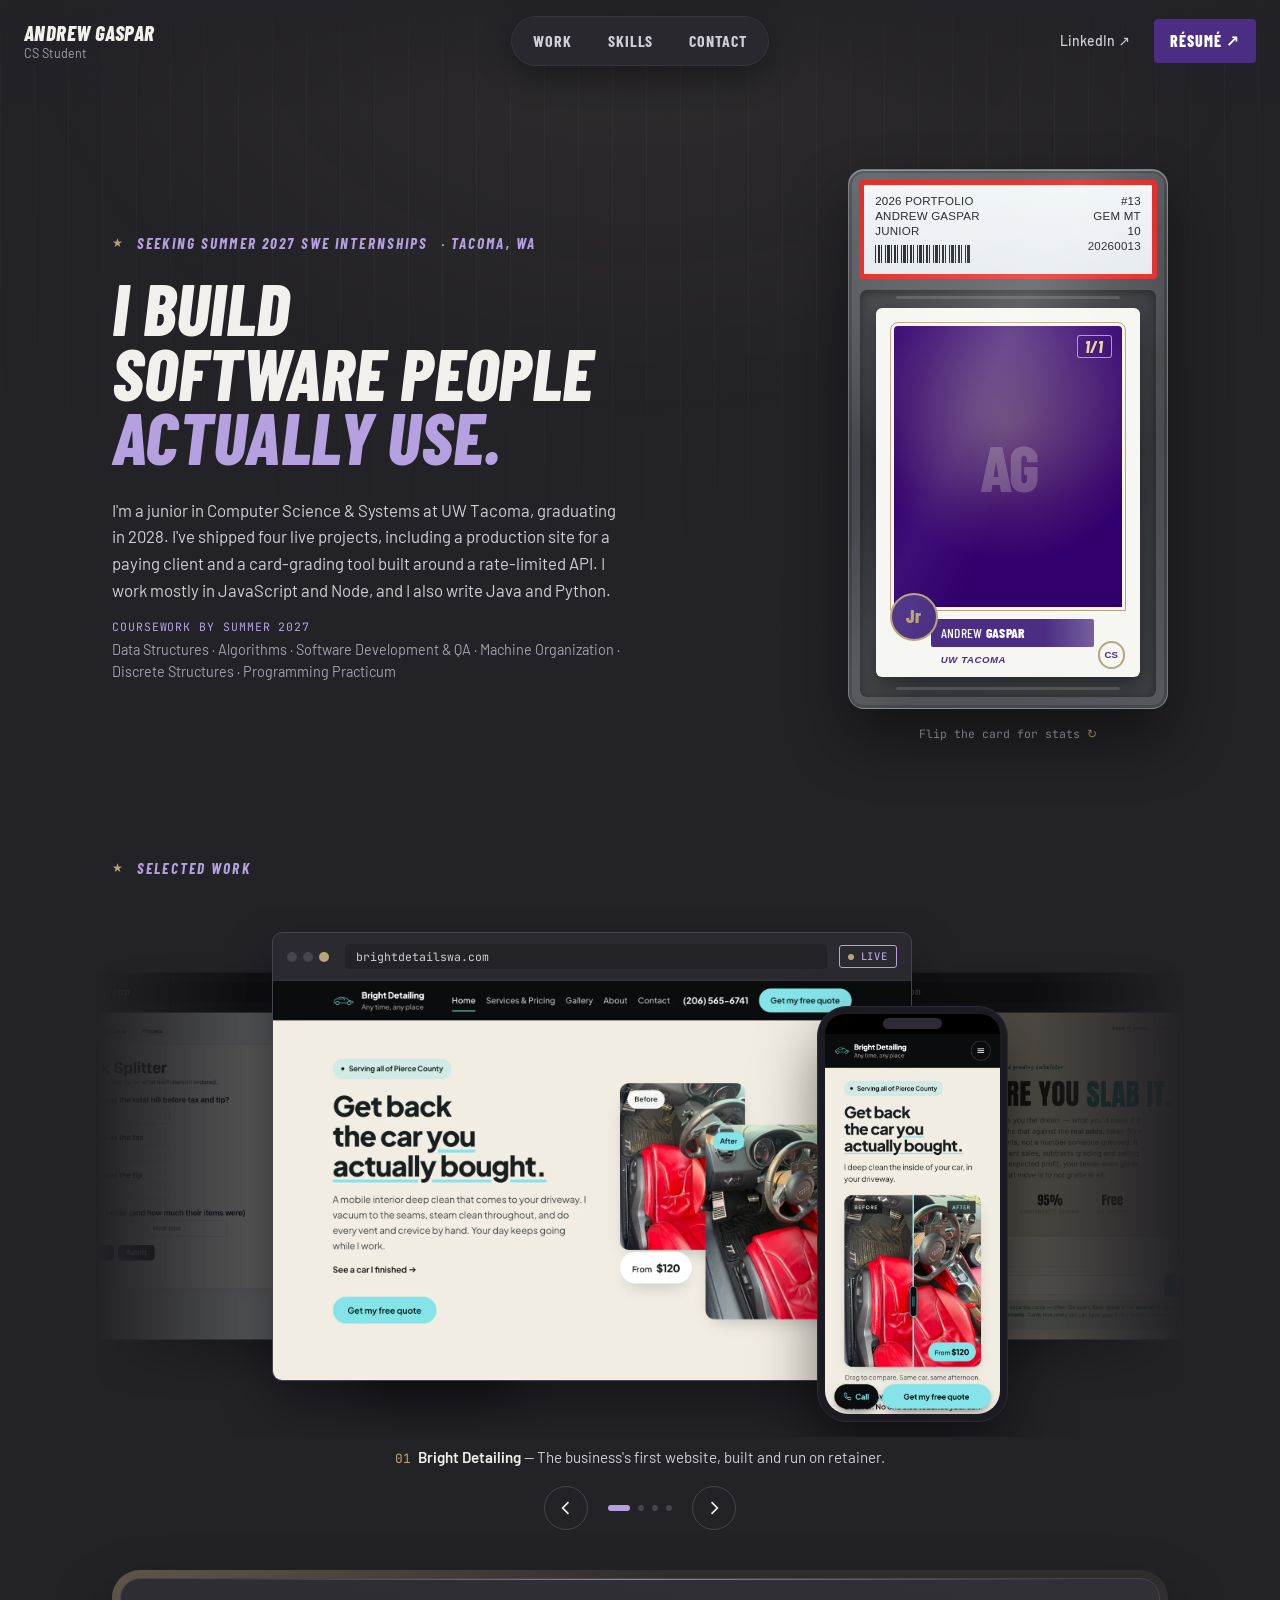
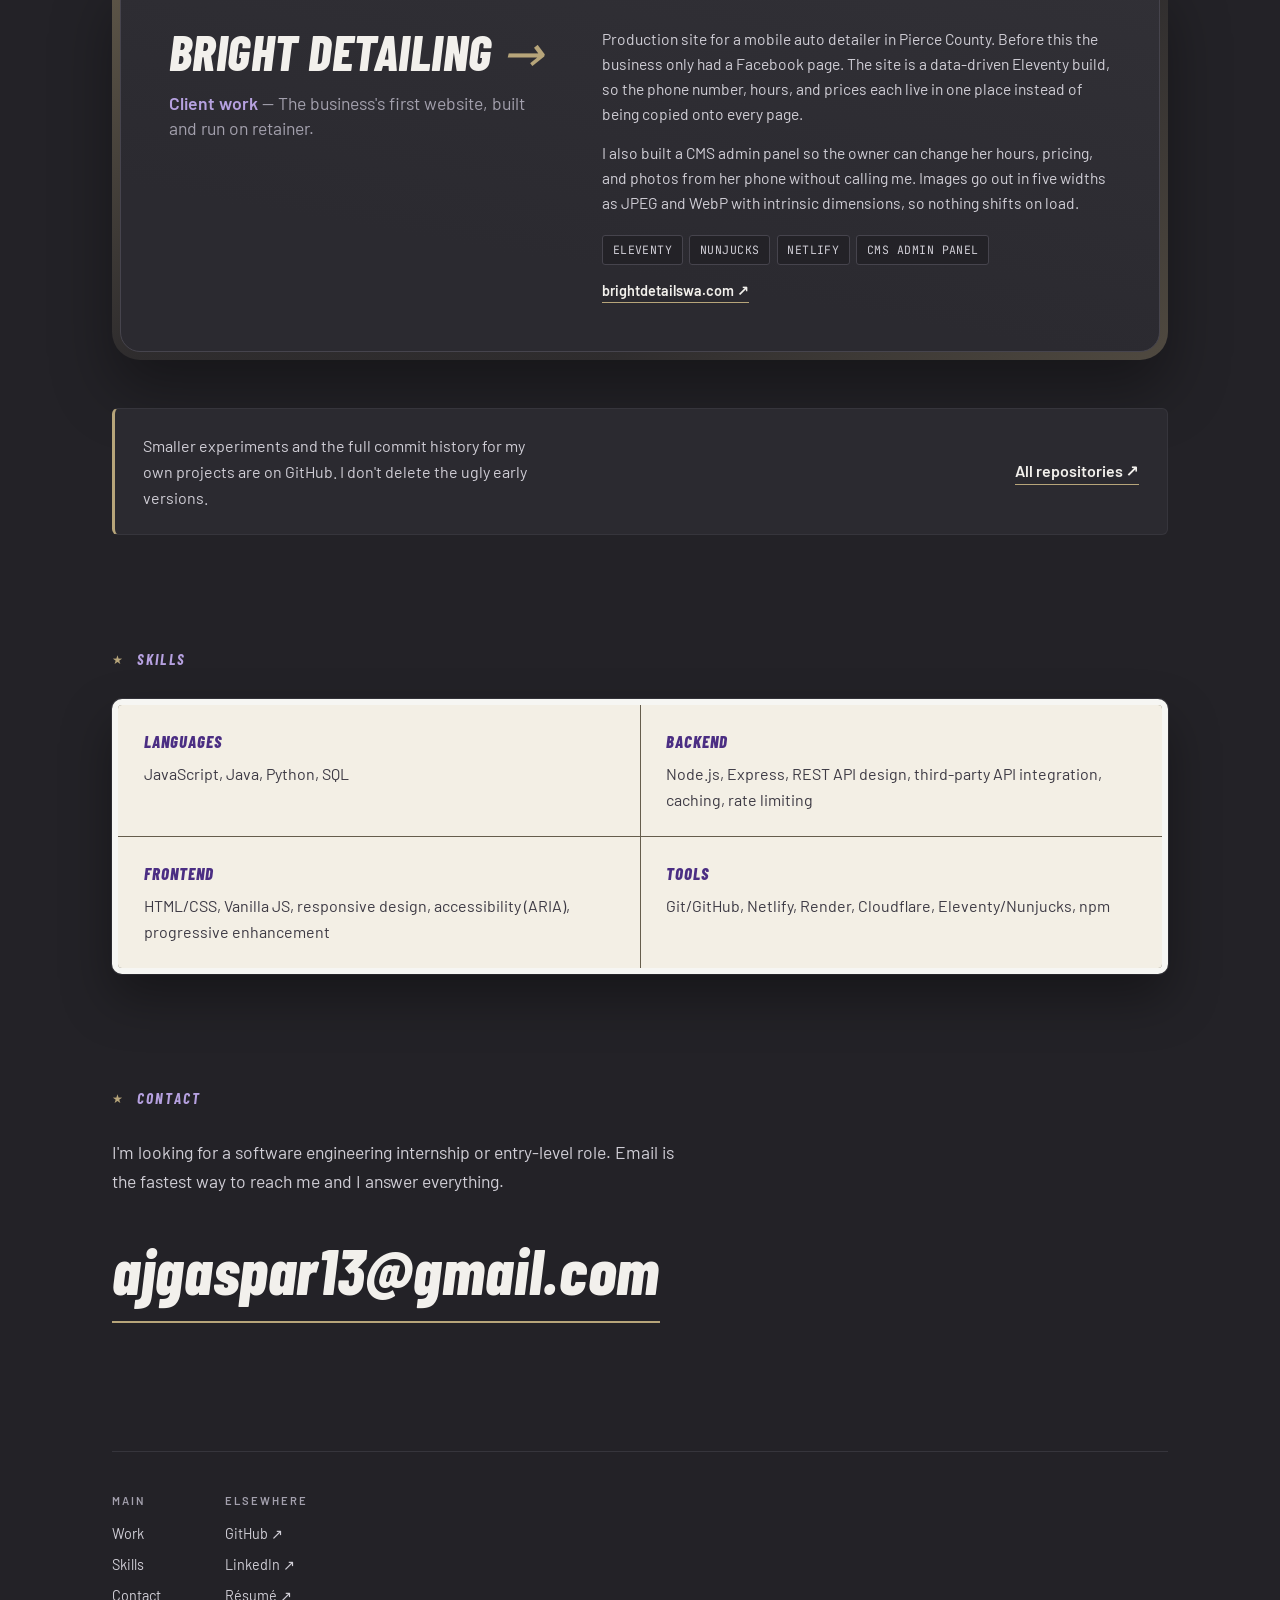
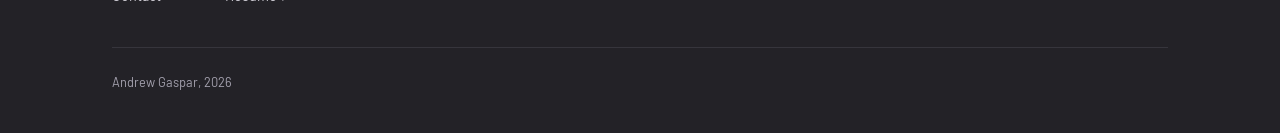
==== commit 809a0181: "Add coursework line to hero" ====
--- a/index.html
+++ b/index.html
@@ -43,6 +43,11 @@
             shipped four live projects, including a production site for a paying client and a
             card-grading tool built around a rate-limited API. I work mostly in JavaScript and Node,
             and I also write Java and Python.
+          </p>
+          <p class="coursework">
+            <span>Coursework by summer 2027</span>
+            Data Structures · Algorithms · Software Development &amp; QA · Machine Organization ·
+            Discrete Structures · Programming Practicum
           </p>
         </div>
       </div>
--- a/style.css
+++ b/style.css
@@ -237,6 +237,20 @@
   margin-top: 1.75rem;
   color: var(--text);
   font-size: 1.05rem;
+}
+.coursework {
+  color: var(--muted);
+  font-size: 0.9rem;
+  line-height: 1.5;
+}
+.coursework span {
+  display: block;
+  margin-bottom: 0.2rem;
+  color: var(--accent);
+  font-family: var(--mono);
+  font-size: 0.72rem;
+  letter-spacing: 0.08em;
+  text-transform: uppercase;
 }
 
 /* top edge highlight */
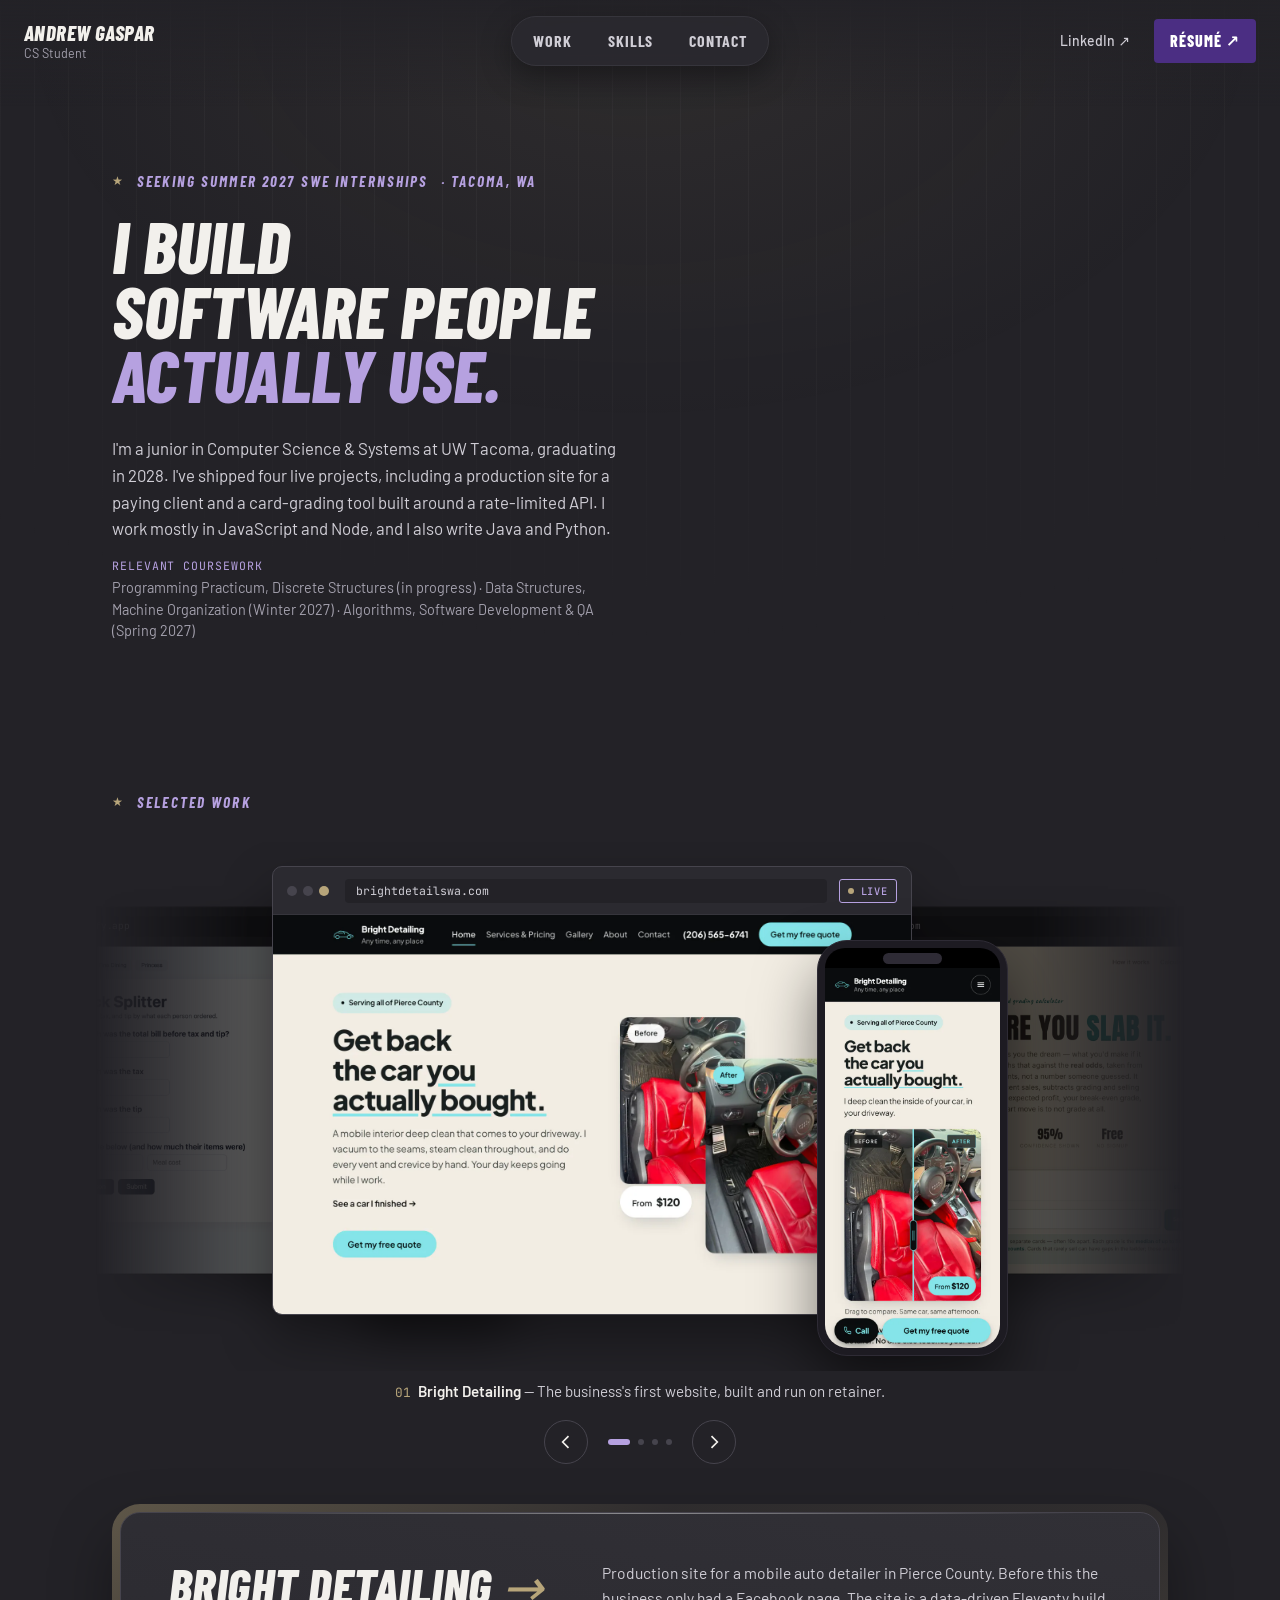
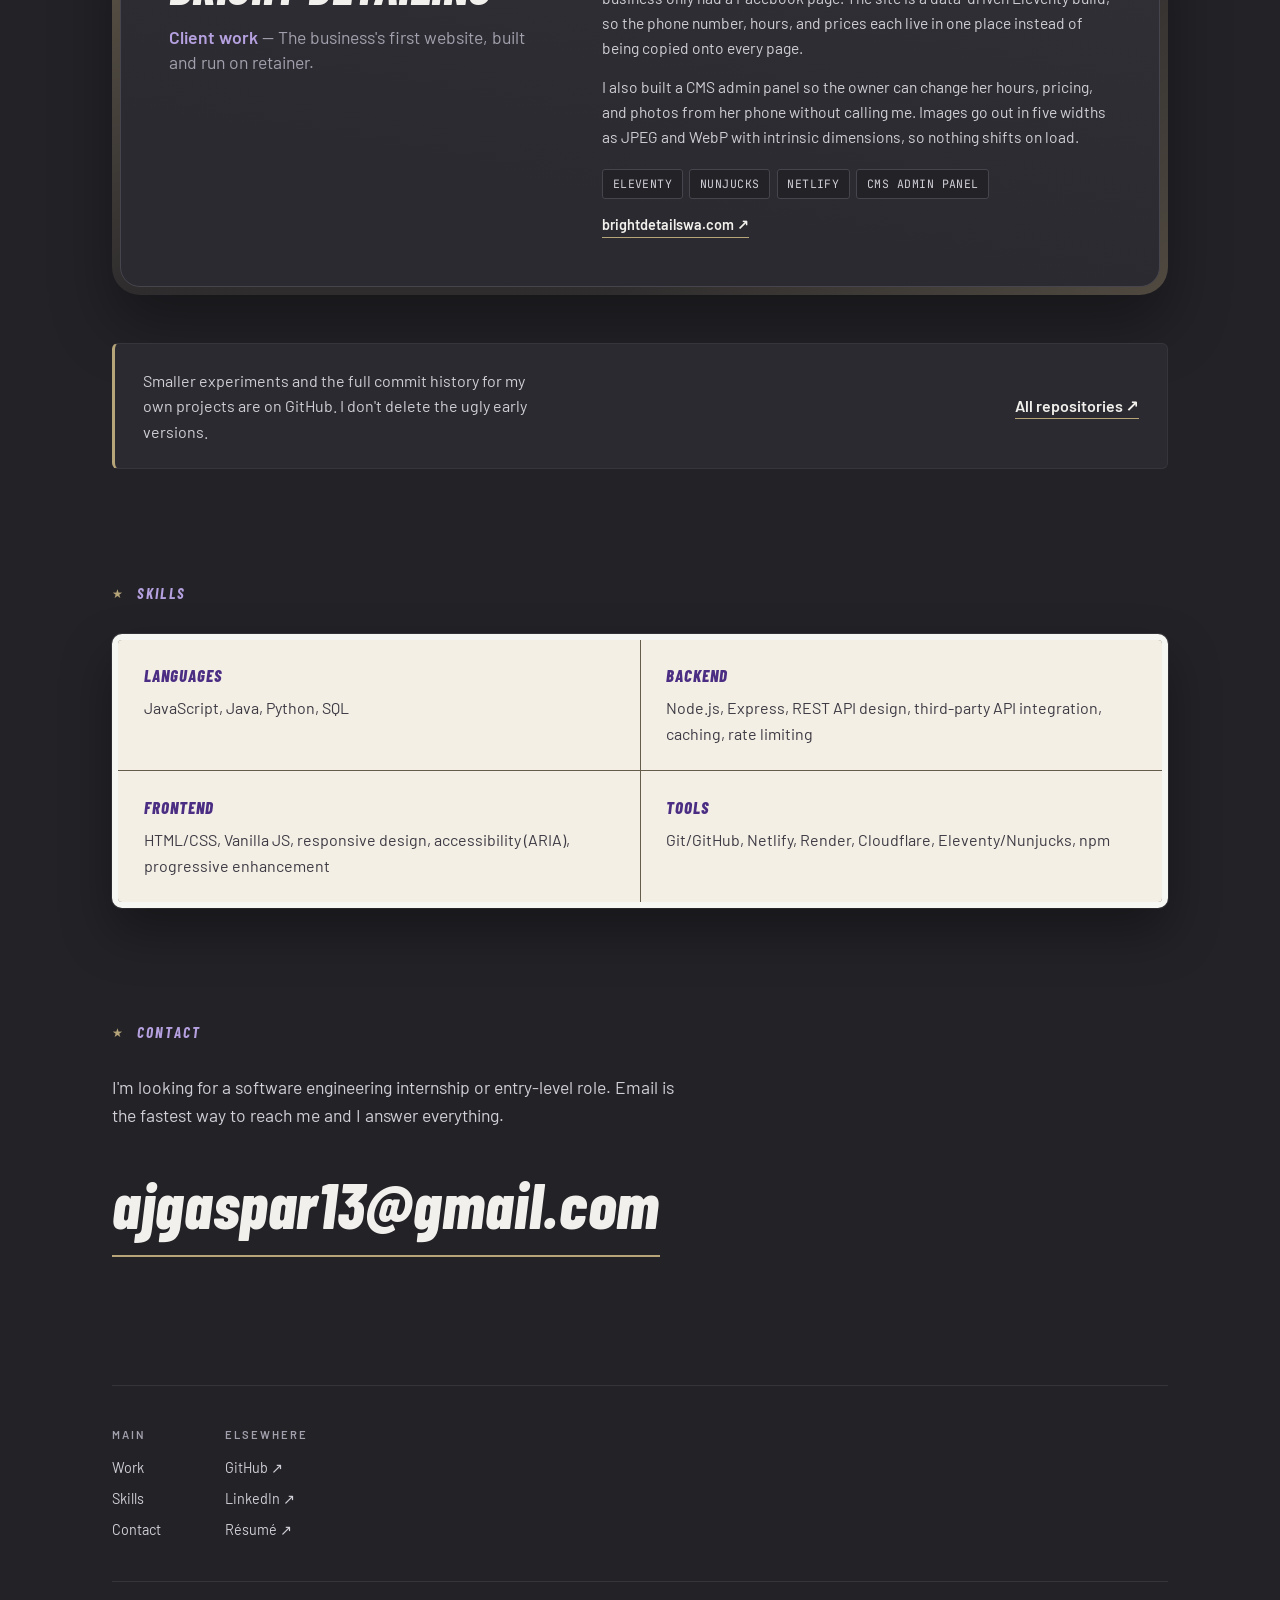
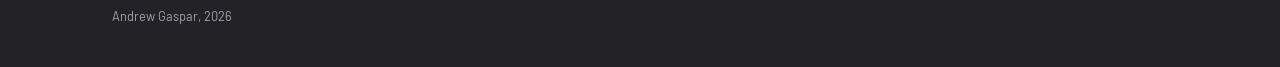
==== commit d288cbb2: "Shelve hero trading card, add course terms to coursework The graded-card hero rendered as an empty f" ====
--- a/index.html
+++ b/index.html
@@ -45,76 +45,13 @@
             and I also write Java and Python.
           </p>
           <p class="coursework">
-            <span>Coursework by summer 2027</span>
-            Data Structures · Algorithms · Software Development &amp; QA · Machine Organization ·
-            Discrete Structures · Programming Practicum
+            <span>Relevant coursework</span>
+            Programming Practicum, Discrete Structures (in progress) · Data Structures,
+            Machine Organization (Winter 2027) · Algorithms, Software Development &amp; QA (Spring 2027)
           </p>
         </div>
       </div>
 
-      <!-- graded card. Photo goes at images/andrew.jpg (initials show until then) -->
-      <div class="hero-card">
-        <aside class="slab" aria-label="About Andrew">
-          <div class="slab-label">
-            <div class="slab-label-l">
-              <p>2026 Portfolio</p>
-              <p>Andrew Gaspar</p>
-              <p>Junior</p>
-              <span class="slab-barcode" aria-hidden="true"></span>
-            </div>
-            <div class="slab-label-r">
-              <p>#13</p>
-              <p>Gem Mt</p>
-              <p>10</p>
-              <p>20260013</p>
-            </div>
-          </div>
-
-          <div class="slab-well">
-            <div class="tcard" role="button" tabindex="0" aria-pressed="false" aria-label="Flip the card to see stats">
-              <div class="tcard-inner">
-
-                <div class="tcard-front">
-                  <div class="tcard-photo">
-                    <span class="tcard-initials" aria-hidden="true">AG</span>
-                    <img src="images/andrew.jpg" alt="Andrew Gaspar" width="800" height="1000" onerror="this.remove()" />
-                    <span class="tcard-serial" aria-label="Serial numbered one of one">1/1</span>
-                  </div>
-                  <div class="tcard-plate">
-                    <span class="tcard-logo" aria-hidden="true">Jr</span>
-                    <p class="tcard-name">Andrew <b>Gaspar</b></p>
-                    <p class="tcard-team">UW Tacoma</p>
-                    <span class="tcard-pos" aria-hidden="true">CS</span>
-                  </div>
-                </div>
-
-                <div class="tcard-back" aria-hidden="true">
-                  <div class="tcard-back-head">
-                    <span class="tcard-back-num">13</span>
-                    <div>
-                      <p class="tcard-back-name">Andrew Gaspar</p>
-                      <p class="tcard-back-sub">Computer Science &amp; Systems · UW Tacoma</p>
-                    </div>
-                  </div>
-                  <table class="tcard-back-stats">
-                    <thead><tr><th>Year</th><th>Proj</th><th>Clients</th><th>Langs</th><th>Class</th></tr></thead>
-                    <tbody><tr><td>2026</td><td>4</td><td>1</td><td>4</td><td>&rsquo;28</td></tr></tbody>
-                  </table>
-                  <p class="tcard-back-bio">
-                    Builds web apps from the API to the UI. Shipped a production site for a paying
-                    client and three side projects, all still live. Open to internships and
-                    entry-level roles.
-                  </p>
-                  <p class="tcard-back-stack">JavaScript · Node · Express · Java · Python · SQL</p>
-                </div>
-
-              </div>
-            </div>
-          </div>
-          <span class="slab-glare" aria-hidden="true"></span>
-        </aside>
-        <p class="slab-hint" aria-hidden="true">Flip the card for stats <span>↻</span></p>
-      </div>
     </section>
 
     <section id="work" class="section">
--- a/style.css
+++ b/style.css
@@ -210,13 +210,10 @@
 
 /* ---------- Hero ---------- */
 .hero {
-  display: grid;
-  grid-template-columns: minmax(0, 1.1fr) minmax(0, 1fr);
-  align-items: center;
-  gap: 3rem 4rem;
   max-width: var(--wrap);
   margin: 0 auto;
   padding-top: clamp(2.5rem, 7vh, 5rem);
+  padding-bottom: clamp(1rem, 4vh, 3rem);
 }
 
 .hero h1 {
@@ -262,323 +259,6 @@
   right: 8%;
   height: 1px;
   background: linear-gradient(90deg, transparent, rgba(255, 255, 255, 0.45), transparent);
-}
-
-/* graded card in a slab */
-.hero-card {
-  justify-self: end;
-  width: 100%;
-  max-width: 20rem;
-}
-
-.slab {
-  --tilt-x: 0deg;
-  --tilt-y: 0deg;
-  --shine-x: 50%;
-  --shine-y: 30%;
-  position: relative;
-  padding: 10px;
-  border: 1px solid rgba(255, 255, 255, 0.22);
-  border-radius: 16px;
-  /* smoky clear plastic */
-  background: linear-gradient(160deg, #6a6e73, #45484c 45%, #55595d);
-  box-shadow:
-    inset 0 1px 0 rgba(255, 255, 255, 0.35),
-    inset 0 0 0 3px rgba(0, 0, 0, 0.18),
-    0 30px 60px rgba(0, 0, 0, 0.45);
-  transform: perspective(900px) rotateX(var(--tilt-x)) rotateY(var(--tilt-y));
-  transition: transform 0.4s cubic-bezier(0.22, 1, 0.36, 1);
-}
-.slab.is-tilting { transition: transform 0.08s linear; }
-
-/* red-framed grade label */
-.slab-label {
-  position: relative;
-  display: flex;
-  justify-content: space-between;
-  gap: 0.5rem;
-  padding: 0.55rem 0.7rem 0.7rem;
-  border: 5px solid #e2312d;
-  border-radius: 4px;
-  background: linear-gradient(180deg, #f3f6f9, #e6ebf0);
-  color: #26272a;
-  font-family: Arial, "Helvetica Neue", Helvetica, sans-serif;
-  font-size: 0.72rem;
-  line-height: 1.3;
-  letter-spacing: 0.02em;
-  text-transform: uppercase;
-}
-.slab-label-l { min-width: 0; }
-.slab-label-r { text-align: right; white-space: nowrap; }
-.slab-barcode {
-  display: block;
-  width: min(6rem, 100%);
-  height: 1.1rem;
-  margin-top: 0.4rem;
-  background: repeating-linear-gradient(90deg,
-    #26272a 0 1px, transparent 1px 3px, #26272a 3px 5px, transparent 5px 6px,
-    #26272a 6px 7px, transparent 7px 10px, #26272a 10px 11px, transparent 11px 12px,
-    #26272a 12px 15px, transparent 15px 16px);
-}
-
-/* recessed well the card sits in, with the ridge line above it */
-.slab-well {
-  position: relative;
-  margin-top: 10px;
-  padding: 18px 16px 20px;
-  border: 1px solid rgba(255, 255, 255, 0.12);
-  border-radius: 8px;
-  background: rgba(20, 22, 24, 0.35);
-  box-shadow: inset 0 2px 10px rgba(0, 0, 0, 0.45);
-}
-.slab-well::before,
-.slab-well::after {
-  content: "";
-  position: absolute;
-  left: 12%;
-  right: 12%;
-  height: 3px;
-  border-radius: 2px;
-  background: rgba(255, 255, 255, 0.14);
-}
-.slab-well::before { top: 6px; }
-.slab-well::after { bottom: 7px; }
-
-.slab-glare {
-  position: absolute;
-  inset: 0;
-  border-radius: inherit;
-  pointer-events: none;
-  background:
-    radial-gradient(circle at var(--shine-x) var(--shine-y), rgba(255, 255, 255, 0.18), transparent 45%),
-    linear-gradient(115deg, transparent 30%, rgba(255, 255, 255, 0.06) 42%, transparent 55%);
-}
-
-.slab-hint {
-  margin-top: 1rem;
-  text-align: center;
-  font-family: var(--mono);
-  font-size: 0.72rem;
-  color: var(--muted);
-}
-.slab-hint span { color: var(--gold); }
-
-/* the card, front and back */
-.tcard {
-  /* UW Husky colors */
-  --uw-purple: #4b2e83;
-  --uw-purple-dark: #32006e;
-  --uw-gold: #b7a57a;
-  --uw-gold-light: #e8e3d3;
-  display: block;
-  aspect-ratio: 2.5 / 3.5;
-  perspective: 1200px;
-  cursor: pointer;
-  border-radius: 6px;
-}
-.tcard-inner {
-  position: relative;
-  display: grid;
-  height: 100%;
-  transform-style: preserve-3d;
-  transition: transform 0.7s cubic-bezier(0.22, 1, 0.36, 1);
-}
-.tcard.is-flipped .tcard-inner { transform: rotateY(180deg); }
-.tcard-front,
-.tcard-back {
-  grid-area: 1 / 1;
-  min-height: 0;
-  border-radius: 6px;
-  -webkit-backface-visibility: hidden;
-  backface-visibility: hidden;
-  box-shadow: 0 6px 18px rgba(0, 0, 0, 0.4);
-}
-
-/* front: white border, photo, name bar */
-.tcard-front {
-  display: flex;
-  flex-direction: column;
-  padding: 7%;
-  padding-bottom: 4%;
-  background: #f6f6f3;
-}
-.tcard-photo {
-  position: relative;
-  flex: 1;
-  overflow: hidden;
-  border-radius: 4px 4px 0 0;
-  outline: 1px solid var(--uw-gold);
-  outline-offset: 3px;
-  background:
-    radial-gradient(90% 70% at 50% 35%, rgba(183, 165, 122, 0.35), transparent 70%),
-    var(--uw-purple-dark);
-}
-.tcard-photo img {
-  position: absolute;
-  inset: 0;
-  width: 100%;
-  height: 100%;
-  object-fit: cover;
-  object-position: center 25%;
-}
-.tcard-initials {
-  position: absolute;
-  inset: 0;
-  display: grid;
-  place-items: center;
-  font-family: var(--display);
-  font-size: 4rem;
-  font-weight: 800;
-  letter-spacing: -0.04em;
-  color: rgba(232, 227, 211, 0.25);
-}
-/* gold foil serial stamp, like a numbered 1/1 */
-.tcard-serial {
-  position: absolute;
-  top: 0.55rem;
-  right: 0.6rem;
-  padding: 0.1rem 0.45rem;
-  border: 1px solid rgba(232, 211, 162, 0.7);
-  border-radius: 3px;
-  background: rgba(50, 0, 110, 0.55);
-  font-family: var(--display);
-  font-size: 1rem;
-  font-style: italic;
-  font-weight: 800;
-  letter-spacing: 0.04em;
-  line-height: 1.1;
-  color: #e8d3a2;
-  text-shadow: 0 1px 0 rgba(0, 0, 0, 0.35);
-}
-.tcard-plate {
-  position: relative;
-  padding: 0.7rem 1.7rem 0 2.9rem;
-}
-.tcard-logo {
-  position: absolute;
-  left: -0.3rem;
-  top: -0.9rem;
-  display: grid;
-  place-items: center;
-  width: 3rem;
-  height: 3rem;
-  border: 2px solid var(--uw-gold);
-  border-radius: 50%;
-  background: var(--uw-purple);
-  font-family: var(--display);
-  font-size: 1.15rem;
-  font-weight: 800;
-  color: var(--uw-gold);
-}
-.tcard-name {
-  margin-left: -0.6rem;
-  padding: 0.2rem 0.6rem;
-  border-radius: 2px;
-  background: linear-gradient(90deg, var(--uw-purple) 70%, rgba(75, 46, 131, 0.75));
-  font-family: var(--display);
-  font-size: 0.85rem;
-  font-weight: 500;
-  letter-spacing: 0.02em;
-  text-transform: uppercase;
-  color: #fff;
-  white-space: nowrap;
-  overflow: hidden;
-  text-overflow: ellipsis;
-}
-.tcard-name b { font-weight: 800; }
-.tcard-team {
-  margin-top: 0.3rem;
-  font-family: Arial, "Helvetica Neue", Helvetica, sans-serif;
-  font-size: 0.6rem;
-  font-style: italic;
-  font-weight: 700;
-  letter-spacing: 0.06em;
-  text-transform: uppercase;
-  color: var(--uw-purple);
-}
-.tcard-pos {
-  position: absolute;
-  right: -0.2rem;
-  bottom: -0.1rem;
-  display: grid;
-  place-items: center;
-  width: 1.7rem;
-  height: 1.7rem;
-  border: 2px solid var(--uw-gold);
-  border-radius: 50%;
-  font-family: Arial, "Helvetica Neue", Helvetica, sans-serif;
-  font-size: 0.6rem;
-  font-weight: 700;
-  color: var(--uw-purple);
-}
-
-/* back: cardboard stock with a stat table */
-.tcard-back {
-  display: flex;
-  flex-direction: column;
-  gap: 0.6rem;
-  padding: 0.8rem;
-  overflow: hidden;
-  transform: rotateY(180deg);
-  background: var(--uw-gold-light);
-  border: 5px solid #f6f6f3;
-  color: #232427;
-  font-family: Arial, "Helvetica Neue", Helvetica, sans-serif;
-}
-.tcard-back-head { display: flex; align-items: center; gap: 0.6rem; }
-.tcard-back-num {
-  flex: none;
-  display: grid;
-  place-items: center;
-  width: 2.2rem;
-  height: 2.2rem;
-  border-radius: 50%;
-  background: var(--uw-purple);
-  font-family: var(--display);
-  font-weight: 800;
-  color: var(--uw-gold);
-}
-.tcard-back-name {
-  font-family: var(--display);
-  font-size: 1rem;
-  font-weight: 800;
-  line-height: 1.1;
-  text-transform: uppercase;
-  color: var(--uw-purple);
-}
-.tcard-back-sub { font-size: 0.6rem; color: #55585c; }
-
-.tcard-back-stats {
-  width: 100%;
-  border-collapse: collapse;
-  font-size: 0.68rem;
-  text-align: center;
-}
-.tcard-back-stats th {
-  padding: 0.25rem 0;
-  background: var(--uw-purple);
-  color: #fff;
-  font-size: 0.55rem;
-  font-weight: 700;
-  letter-spacing: 0.06em;
-  text-transform: uppercase;
-}
-.tcard-back-stats td {
-  padding: 0.3rem 0;
-  background: #fff;
-  font-family: var(--mono);
-  font-weight: 500;
-}
-
-.tcard-back-bio { font-size: 0.66rem; line-height: 1.45; }
-.tcard-back-stack {
-  margin-top: auto;
-  padding-top: 0.45rem;
-  border-top: 1px solid var(--uw-gold);
-  font-family: var(--mono);
-  font-size: 0.56rem;
-  text-align: center;
-  color: #55585c;
 }
 
 /* ---------- Sections ---------- */
@@ -902,9 +582,7 @@
 
 /* ---------- Narrow ---------- */
 @media (max-width: 52rem) {
-  .hero { grid-template-columns: minmax(0, 1fr); }
   .hero h1 { font-size: clamp(3rem, 11vw, 5rem); }
-  .hero-card { justify-self: center; }
   .card-top { grid-template-columns: 1fr; gap: 1.25rem; }
   .toplinks { display: none; }
   .topbar { grid-template-columns: auto 1fr; padding: 0.9rem 1rem 2rem; }
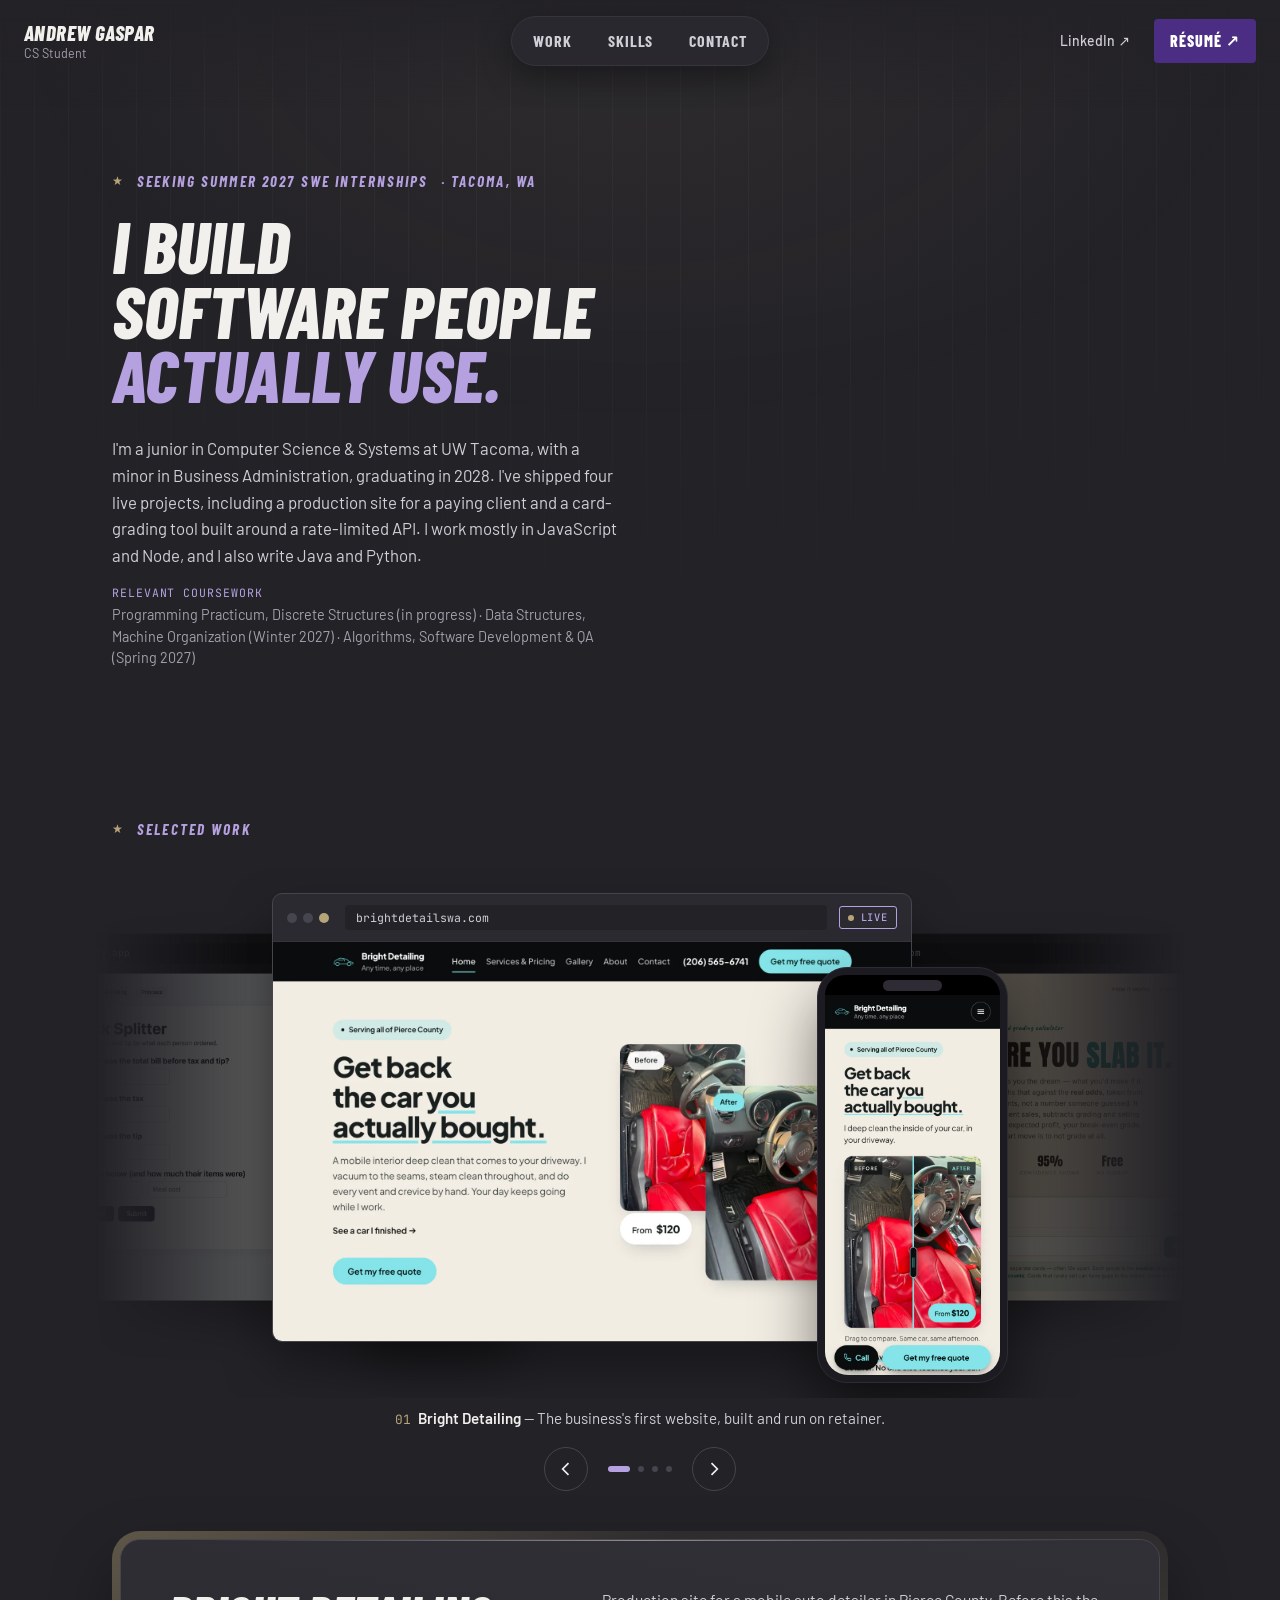
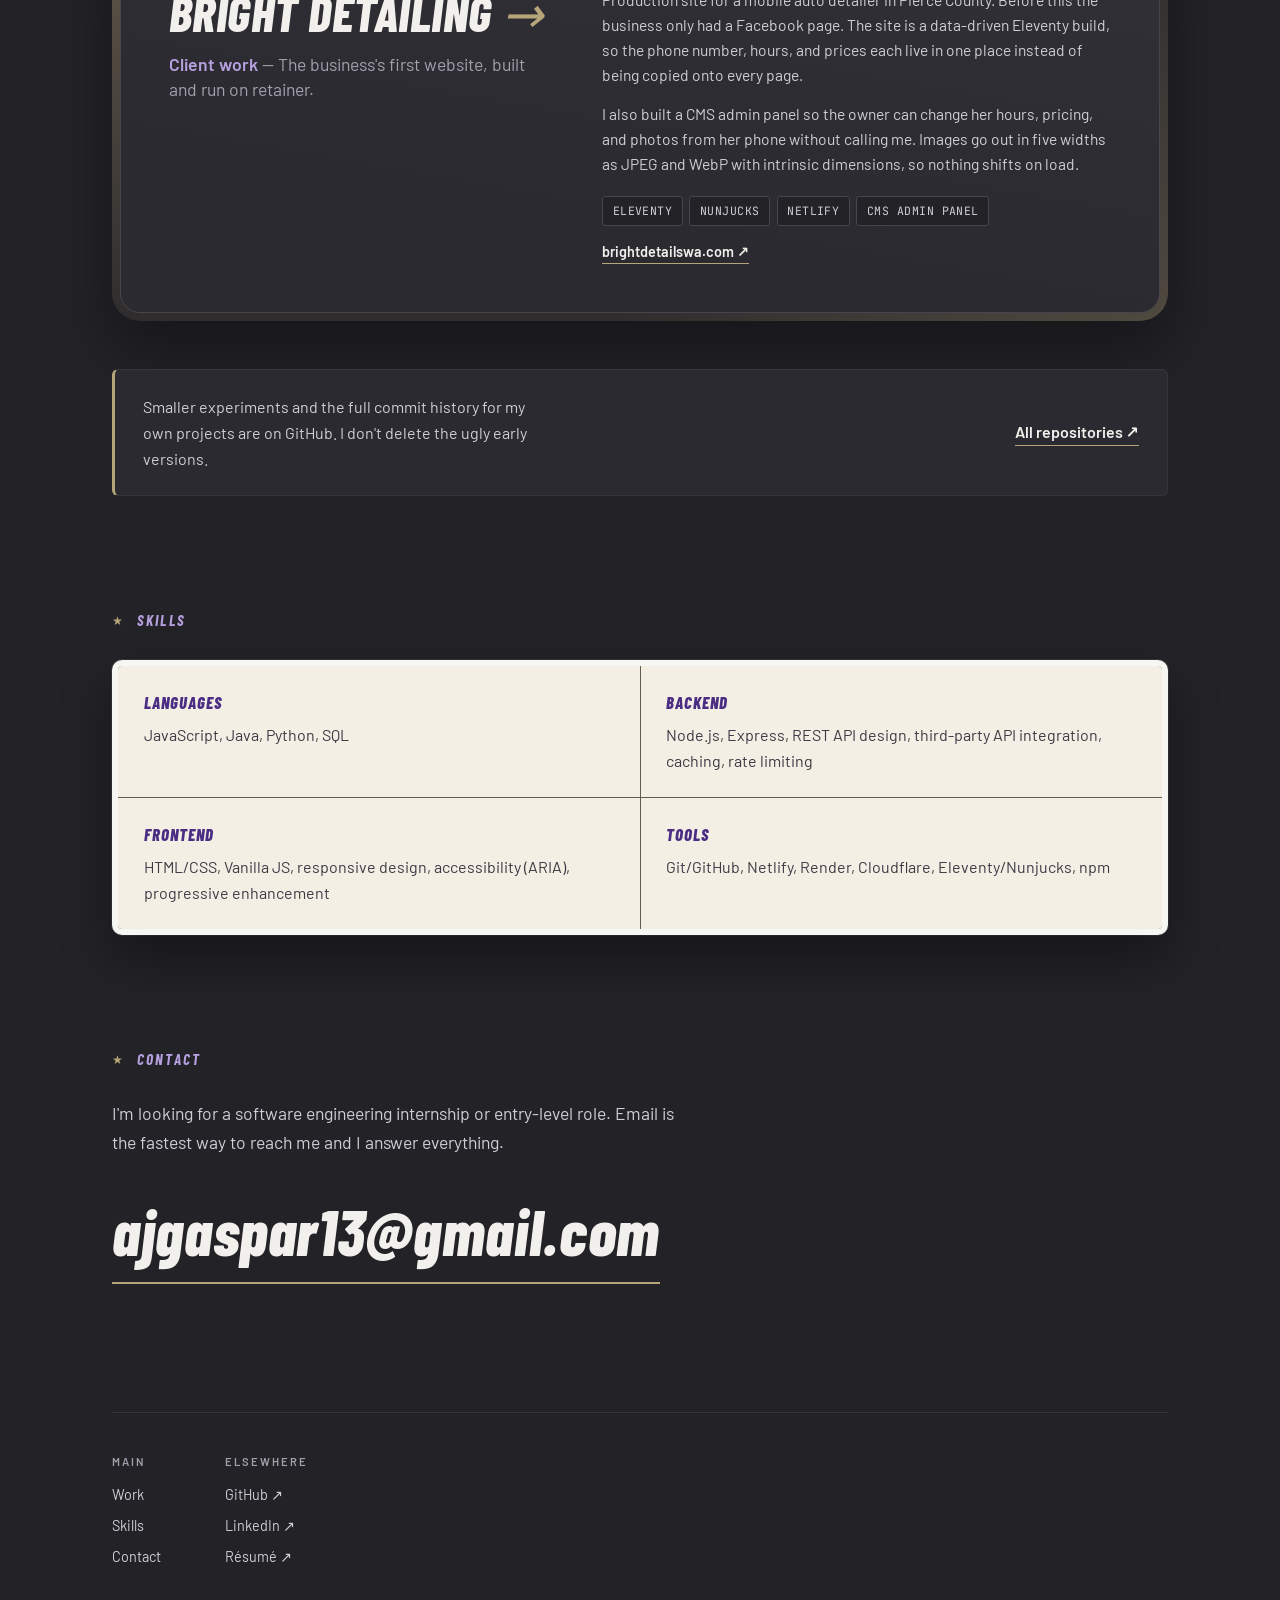
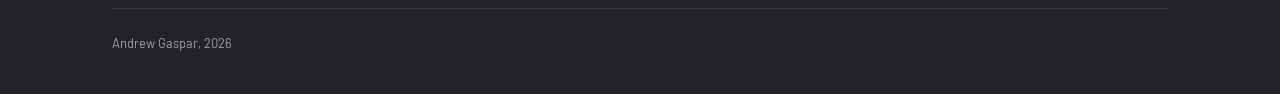
==== commit bb3bcacc: "Add ShouldISlab case study page and Business Administration minor" ====
--- a/index.html
+++ b/index.html
@@ -39,7 +39,8 @@
         <h1>I build<br /> software people<br /> <span class="accent">actually use.</span></h1>
         <div class="hero-meta">
           <p>
-            I'm a junior in Computer Science &amp; Systems at UW Tacoma, graduating in 2028. I've
+            I'm a junior in Computer Science &amp; Systems at UW Tacoma, with a minor in Business
+            Administration, graduating in 2028. I've
             shipped four live projects, including a production site for a paying client and a
             card-grading tool built around a rate-limited API. I work mostly in JavaScript and Node,
             and I also write Java and Python.
@@ -132,6 +133,7 @@
               <p class="links">
                 <a href="https://www.shouldislab.com" target="_blank" rel="noopener">shouldislab.com ↗</a>
                 <a href="https://github.com/Agaspar1321/ShouldISlab" target="_blank" rel="noopener">Source ↗</a>
+                <a href="shouldislab-case-study.html">Read the case study →</a>
               </p>
             </div>
           </div>
--- a/style.css
+++ b/style.css
@@ -580,10 +580,114 @@
   color: var(--muted);
 }
 
+/* ---------- Case study page ---------- */
+.back {
+  display: inline-block;
+  margin-bottom: 1.5rem;
+  font-size: 0.9rem;
+  font-weight: 600;
+  color: var(--text);
+  border-bottom: 1px solid var(--gold);
+  transition: color 0.2s;
+}
+.back:hover { color: var(--accent); }
+
+.study-lead { max-width: 40rem; margin-top: 1.5rem; color: var(--text); font-size: 1.15rem; }
+
+.study-facts {
+  display: grid;
+  grid-template-columns: repeat(4, minmax(0, 1fr));
+  gap: 1.5rem;
+  margin-top: 2.5rem;
+  padding-top: 1.5rem;
+  border-top: 1px solid var(--line);
+}
+.study-facts dt {
+  margin-bottom: 0.3rem;
+  font-family: var(--mono);
+  font-size: 0.72rem;
+  letter-spacing: 0.08em;
+  text-transform: uppercase;
+  color: var(--accent);
+}
+.study-facts dd { color: var(--text); font-size: 0.95rem; }
+.study-facts dd a { margin-right: 0.75rem; color: var(--strong); border-bottom: 1px solid var(--gold); }
+.study-facts dd a:hover { color: var(--accent); }
+
+.prose > p { max-width: 42rem; color: var(--text); font-size: 1.05rem; }
+.prose > p + p, .prose > p + .table-wrap, .prose > .table-wrap + p,
+.prose > .diagram + p, .prose > p + .diagram { margin-top: 1rem; }
+
+.diagram {
+  margin-top: 1.75rem;
+  padding: clamp(1rem, 3vw, 2rem);
+  border: 1px solid var(--line-strong);
+  border-radius: 14px;
+  background: var(--surface);
+  overflow-x: auto;
+}
+/* scrolls sideways on phones instead of shrinking the labels */
+.diagram svg { display: block; width: 100%; min-width: 560px; height: auto; }
+.d-box { fill: var(--bg); stroke: var(--line-strong); stroke-width: 1.5; }
+.d-main { stroke: var(--gold); }
+.d-inner { fill: var(--surface); stroke: var(--line); }
+.d-title { fill: var(--strong); font-family: var(--display); font-size: 19px; font-weight: 700; font-style: italic; text-transform: uppercase; letter-spacing: 0.04em; }
+.d-sub { fill: var(--text); font-family: var(--sans); font-size: 13px; }
+.d-label { fill: var(--accent); font-family: var(--mono); font-size: 11px; }
+.d-line { stroke: var(--muted); stroke-width: 1.5; }
+.d-head { fill: var(--muted); }
+
+.decisions {
+  display: grid;
+  grid-template-columns: repeat(2, minmax(0, 1fr));
+  gap: 1.25rem;
+}
+.decisions article {
+  padding: 1.5rem 1.6rem;
+  border: 1px solid var(--line);
+  border-left: 3px solid var(--gold);
+  border-radius: 6px;
+  background: var(--surface);
+}
+.decisions h3 {
+  margin-bottom: 0.5rem;
+  font-size: 1.4rem;
+  font-style: italic;
+  font-weight: 800;
+  text-transform: uppercase;
+  letter-spacing: 0.02em;
+}
+.decisions p { color: var(--text); font-size: 0.975rem; }
+
+.table-wrap { overflow-x: auto; max-width: 42rem; }
+.study table { width: 100%; border-collapse: collapse; font-size: 0.95rem; }
+.study caption {
+  padding-bottom: 0.6rem;
+  text-align: left;
+  font-family: var(--mono);
+  font-size: 0.72rem;
+  letter-spacing: 0.08em;
+  text-transform: uppercase;
+  color: var(--accent);
+}
+.study th, .study td { padding: 0.6rem 0.8rem; border-bottom: 1px solid var(--line); text-align: left; }
+.study thead th { color: var(--muted); font-weight: 600; font-size: 0.85rem; }
+.study tbody th { color: var(--text); font-weight: 500; }
+.study td { font-family: var(--mono); color: var(--strong); }
+.study td.bad { color: #f19a9a; }
+.study td.good { color: #9bd8a6; }
+
+.takeaways { display: grid; gap: 0.9rem; max-width: 42rem; padding-left: 1.2rem; color: var(--text); font-size: 1.05rem; }
+.takeaways strong { color: var(--strong); }
+.study-next { display: flex; flex-wrap: wrap; align-items: center; gap: 1.5rem; margin-top: 2.5rem; }
+.study-next .back { margin-bottom: 0; }
+
 /* ---------- Narrow ---------- */
 @media (max-width: 52rem) {
   .hero h1 { font-size: clamp(3rem, 11vw, 5rem); }
   .card-top { grid-template-columns: 1fr; gap: 1.25rem; }
+  .study-facts { grid-template-columns: repeat(2, minmax(0, 1fr)); }
+  .decisions { grid-template-columns: 1fr; }
   .toplinks { display: none; }
   .topbar { grid-template-columns: auto 1fr; padding: 0.9rem 1rem 2rem; }
   .pill { justify-self: end; }
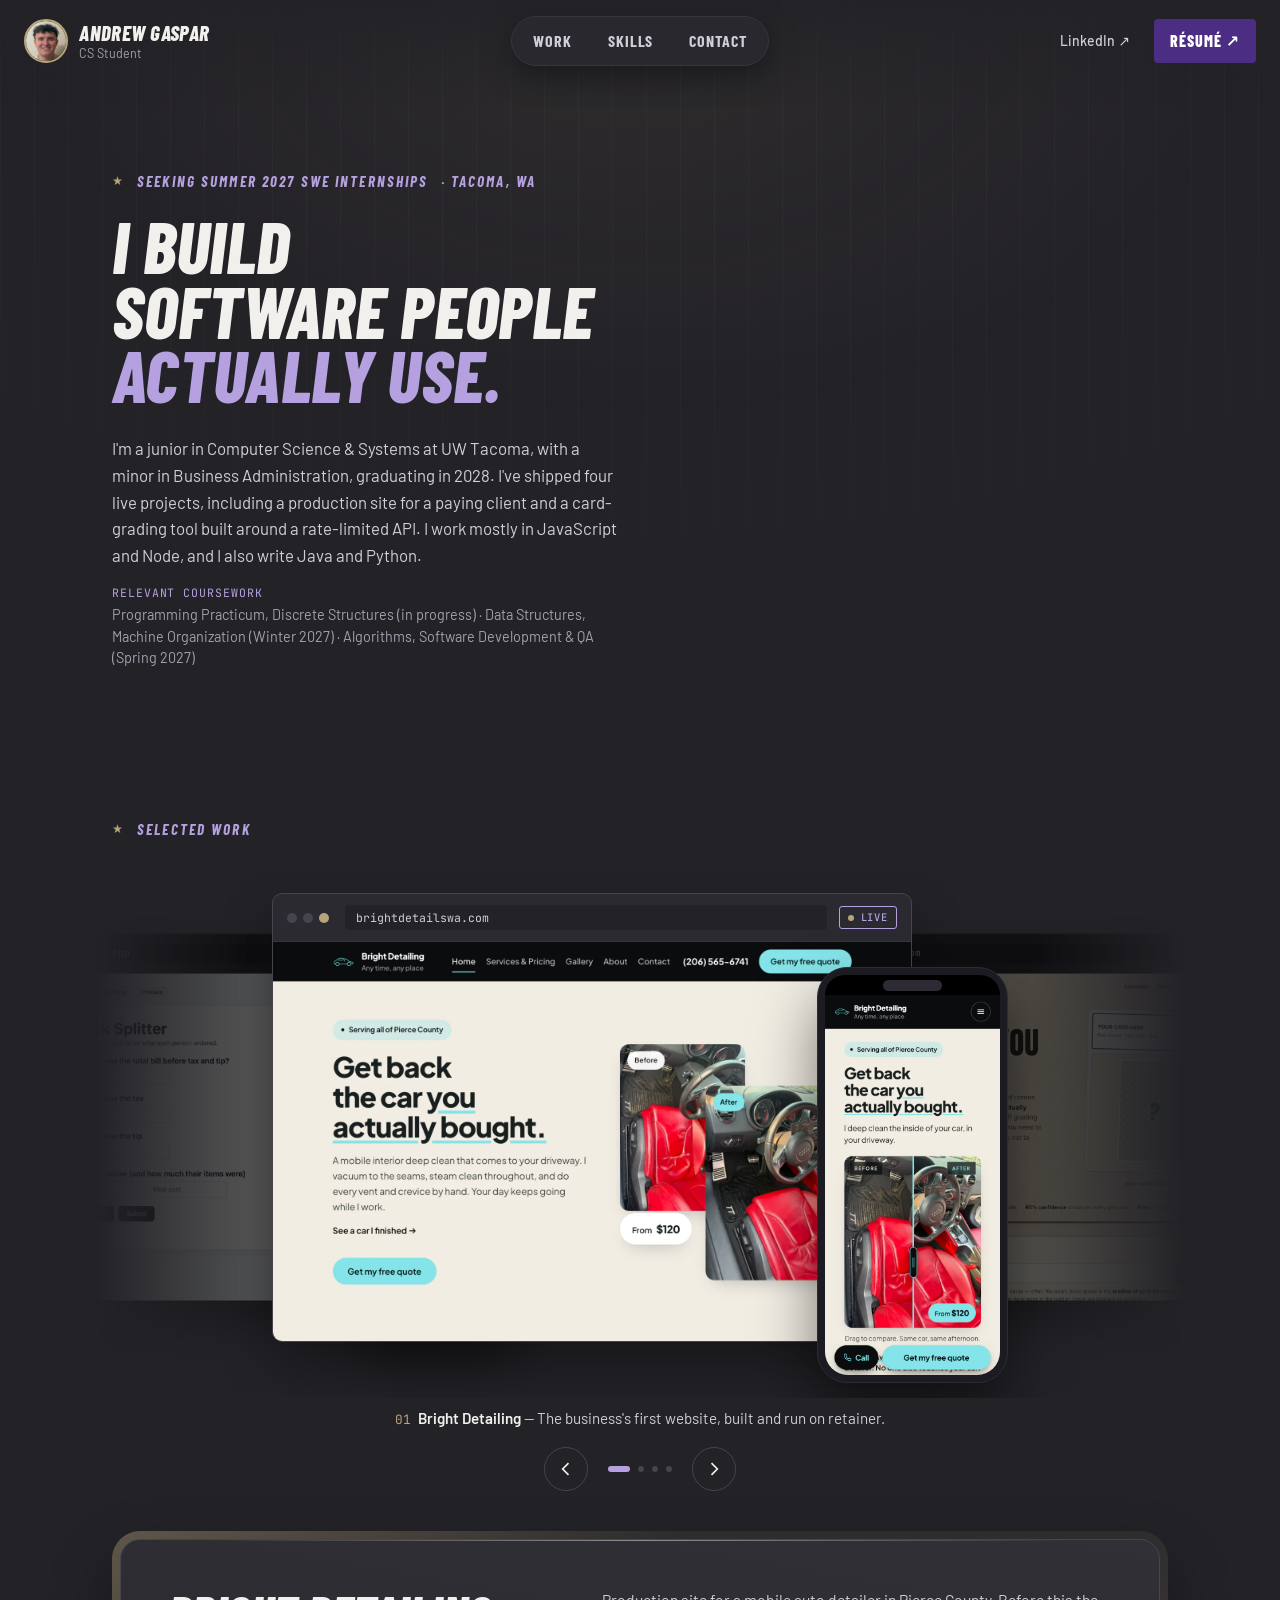
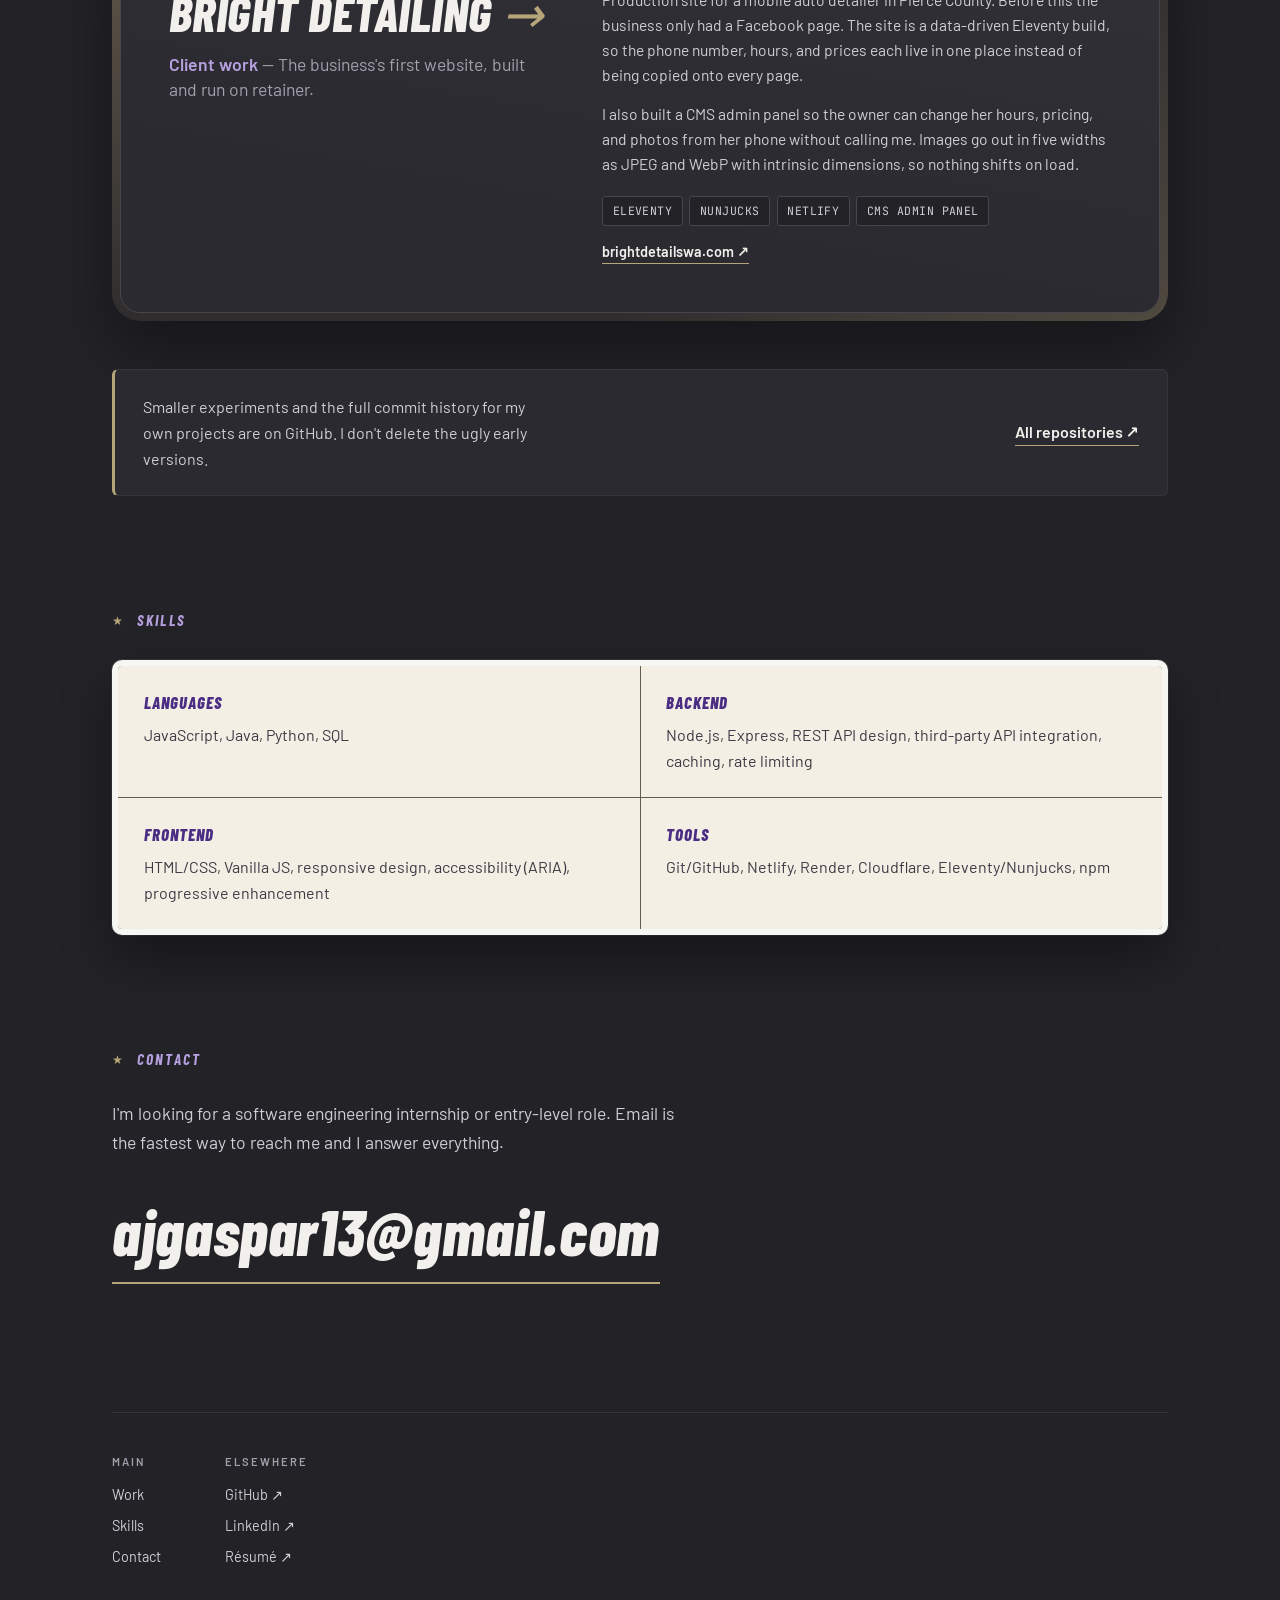
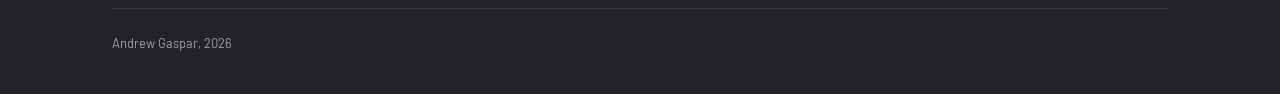
==== commit e2182721: "Add headshot next to name in the top bar" ====
--- a/index.html
+++ b/index.html
@@ -15,6 +15,7 @@
 
   <header class="topbar">
     <a class="brand" href="#top">
+      <img class="avatar" src="images/headshot.webp" width="96" height="96" alt="" />
       <span class="brand-text">
         <span class="brand-name">Andrew Gaspar</span>
       <span class="brand-role">CS Student</span>
--- a/style.css
+++ b/style.css
@@ -102,6 +102,14 @@
 .topbar > * { pointer-events: auto; }
 
 .brand { display: flex; align-items: center; gap: 0.7rem; justify-self: start; }
+.avatar {
+  flex: none;
+  width: 44px;
+  height: 44px;
+  border: 2px solid var(--gold);
+  border-radius: 50%;
+  object-fit: cover;
+}
 .brand-text { display: flex; flex-direction: column; line-height: 1.2; }
 .brand-name { font-weight: 800; font-style: italic; font-size: 1.3rem; letter-spacing: 0.02em; text-transform: uppercase; }
 .brand-role { font-size: 0.78rem; color: var(--muted); }
@@ -677,8 +685,7 @@
 .study td.bad { color: #f19a9a; }
 .study td.good { color: #9bd8a6; }
 
-.takeaways { display: grid; gap: 0.9rem; max-width: 42rem; padding-left: 1.2rem; color: var(--text); font-size: 1.05rem; }
-.takeaways strong { color: var(--strong); }
+.prose code { font-family: var(--mono); font-size: 0.9em; color: var(--strong); }
 .study-next { display: flex; flex-wrap: wrap; align-items: center; gap: 1.5rem; margin-top: 2.5rem; }
 .study-next .back { margin-bottom: 0; }
 
@@ -696,7 +703,9 @@
 @media (max-width: 36rem) {
   .brand-role { display: none; }
   .eyebrow-extra { display: none; }
-  .pill a { padding: 0.45rem 0.75rem; }
+  .pill a { padding: 0.45rem 0.6rem; }
+  .brand { gap: 0.5rem; }
+  .avatar { width: 36px; height: 36px; }
   .skills { grid-template-columns: 1fr; }
   .card-frame { padding: 5px; border-radius: 22px; }
   .card { border-radius: 17px; }
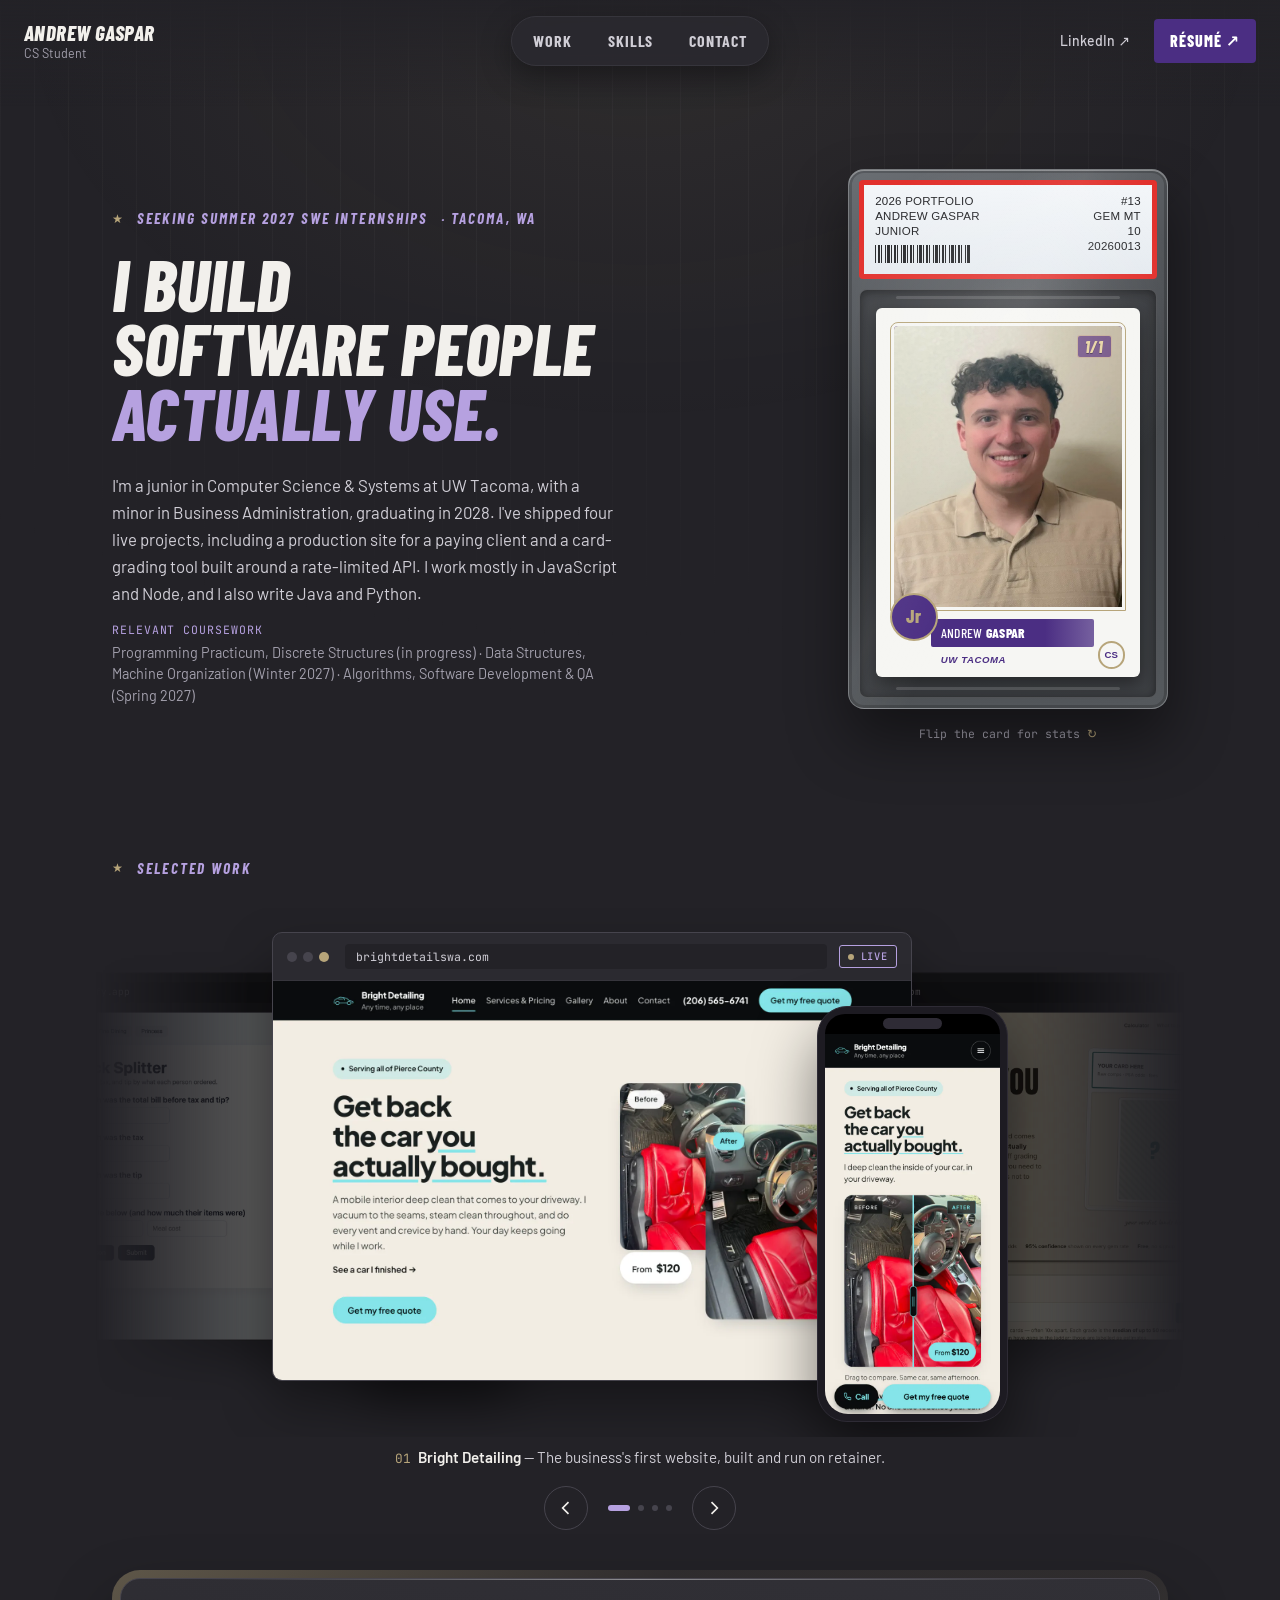
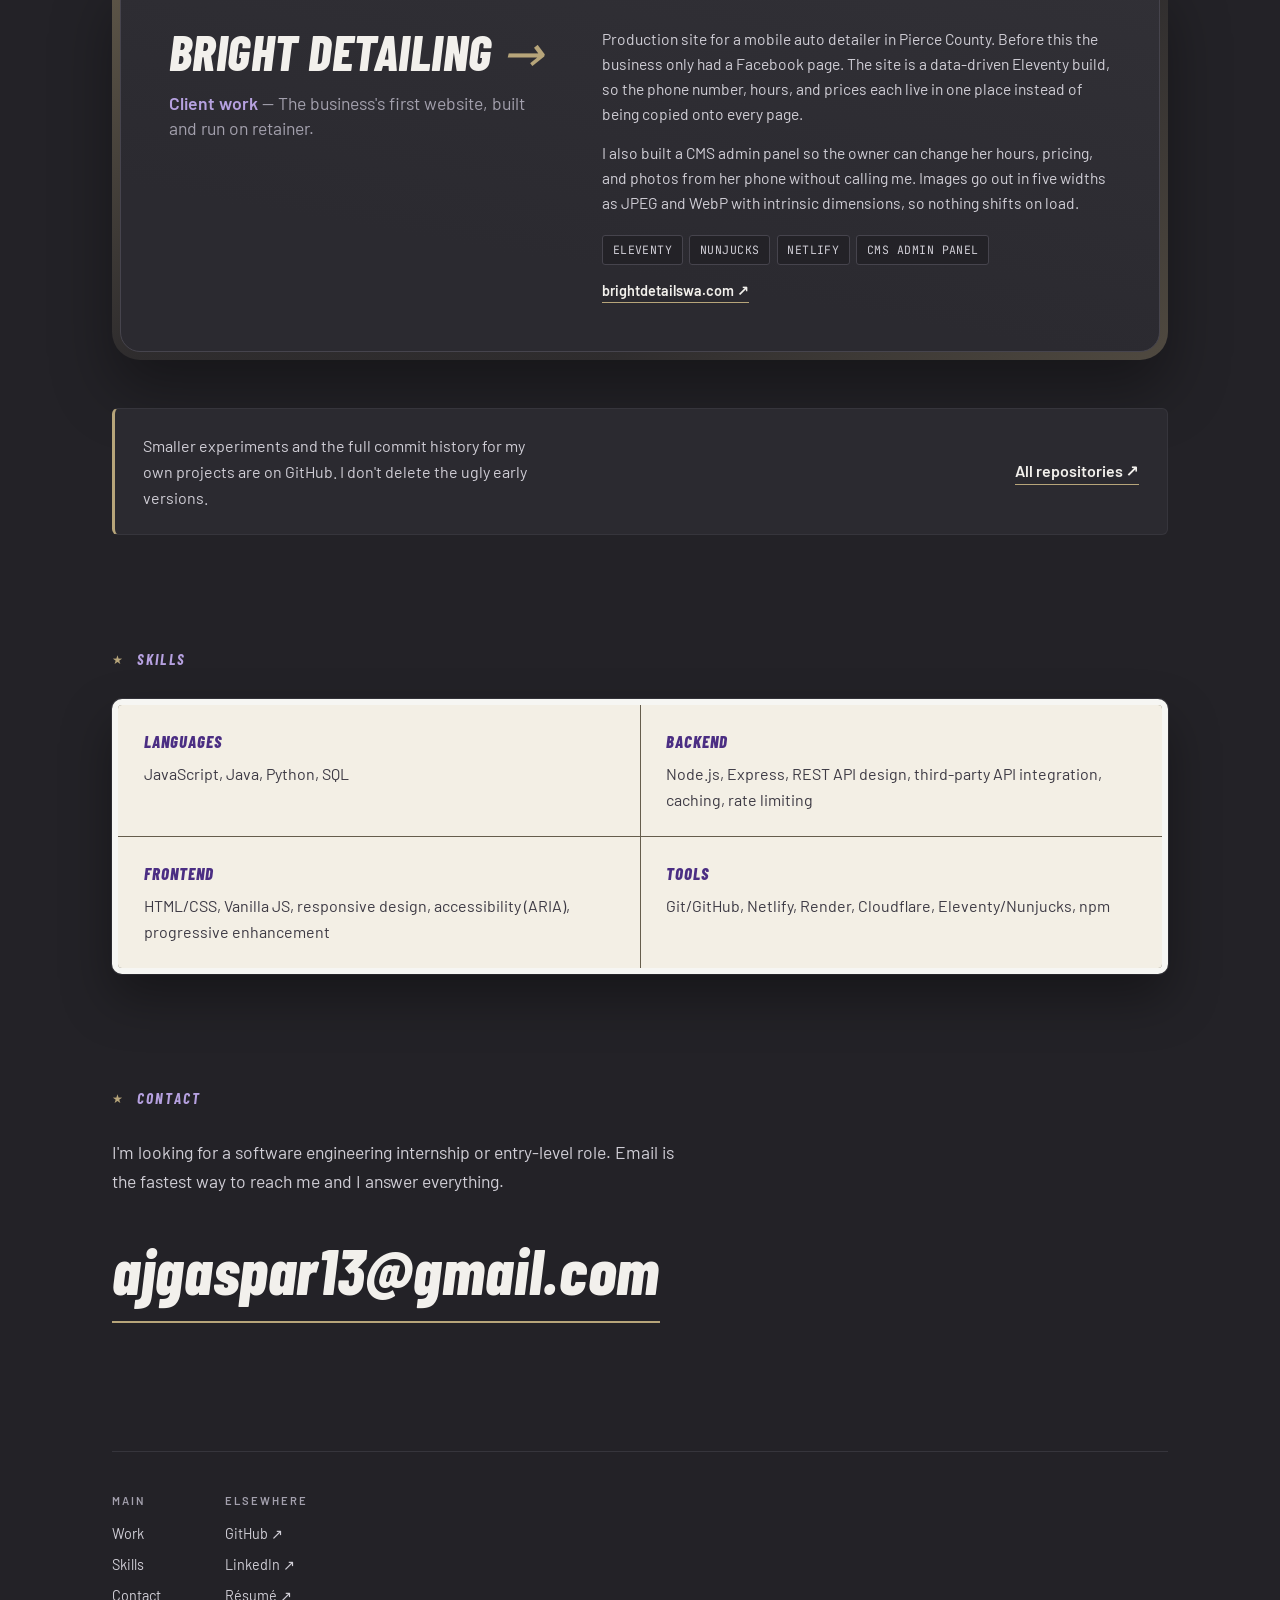
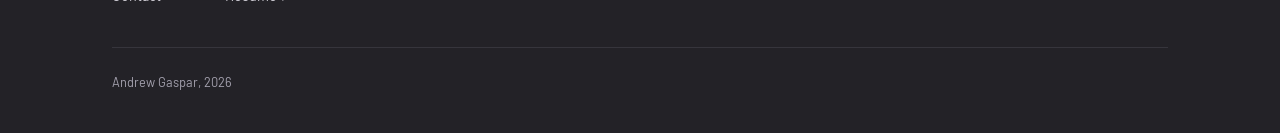
==== commit 5f2243b1: "Restore the hero trading card with a photo, drop the top-bar avatar" ====
--- a/index.html
+++ b/index.html
@@ -15,7 +15,6 @@
 
   <header class="topbar">
     <a class="brand" href="#top">
-      <img class="avatar" src="images/headshot.webp" width="96" height="96" alt="" />
       <span class="brand-text">
         <span class="brand-name">Andrew Gaspar</span>
       <span class="brand-role">CS Student</span>
@@ -54,6 +53,69 @@
         </div>
       </div>
 
+      <!-- graded card. Initials show if images/andrew.webp fails to load -->
+      <div class="hero-card">
+        <aside class="slab" aria-label="About Andrew">
+          <div class="slab-label">
+            <div class="slab-label-l">
+              <p>2026 Portfolio</p>
+              <p>Andrew Gaspar</p>
+              <p>Junior</p>
+              <span class="slab-barcode" aria-hidden="true"></span>
+            </div>
+            <div class="slab-label-r">
+              <p>#13</p>
+              <p>Gem Mt</p>
+              <p>10</p>
+              <p>20260013</p>
+            </div>
+          </div>
+
+          <div class="slab-well">
+            <div class="tcard" role="button" tabindex="0" aria-pressed="false" aria-label="Flip the card to see stats">
+              <div class="tcard-inner">
+
+                <div class="tcard-front">
+                  <div class="tcard-photo">
+                    <span class="tcard-initials" aria-hidden="true">AG</span>
+                    <img src="images/andrew.webp" alt="Andrew Gaspar" width="640" height="800" onerror="this.remove()" />
+                    <span class="tcard-serial" aria-label="Serial numbered one of one">1/1</span>
+                  </div>
+                  <div class="tcard-plate">
+                    <span class="tcard-logo" aria-hidden="true">Jr</span>
+                    <p class="tcard-name">Andrew <b>Gaspar</b></p>
+                    <p class="tcard-team">UW Tacoma</p>
+                    <span class="tcard-pos" aria-hidden="true">CS</span>
+                  </div>
+                </div>
+
+                <div class="tcard-back" aria-hidden="true">
+                  <div class="tcard-back-head">
+                    <span class="tcard-back-num">13</span>
+                    <div>
+                      <p class="tcard-back-name">Andrew Gaspar</p>
+                      <p class="tcard-back-sub">Computer Science &amp; Systems · UW Tacoma</p>
+                    </div>
+                  </div>
+                  <table class="tcard-back-stats">
+                    <thead><tr><th>Year</th><th>Proj</th><th>Clients</th><th>Langs</th><th>Class</th></tr></thead>
+                    <tbody><tr><td>2026</td><td>4</td><td>1</td><td>4</td><td>&rsquo;28</td></tr></tbody>
+                  </table>
+                  <p class="tcard-back-bio">
+                    Builds web apps from the API to the UI. Shipped a production site for a paying
+                    client and three side projects, all still live. Open to internships and
+                    entry-level roles.
+                  </p>
+                  <p class="tcard-back-stack">JavaScript · Node · Express · Java · Python · SQL</p>
+                </div>
+
+              </div>
+            </div>
+          </div>
+          <span class="slab-glare" aria-hidden="true"></span>
+        </aside>
+        <p class="slab-hint" aria-hidden="true">Flip the card for stats <span>↻</span></p>
+      </div>
     </section>
 
     <section id="work" class="section">
--- a/style.css
+++ b/style.css
@@ -102,14 +102,6 @@
 .topbar > * { pointer-events: auto; }
 
 .brand { display: flex; align-items: center; gap: 0.7rem; justify-self: start; }
-.avatar {
-  flex: none;
-  width: 44px;
-  height: 44px;
-  border: 2px solid var(--gold);
-  border-radius: 50%;
-  object-fit: cover;
-}
 .brand-text { display: flex; flex-direction: column; line-height: 1.2; }
 .brand-name { font-weight: 800; font-style: italic; font-size: 1.3rem; letter-spacing: 0.02em; text-transform: uppercase; }
 .brand-role { font-size: 0.78rem; color: var(--muted); }
@@ -218,10 +210,13 @@
 
 /* ---------- Hero ---------- */
 .hero {
+  display: grid;
+  grid-template-columns: minmax(0, 1.1fr) minmax(0, 1fr);
+  align-items: center;
+  gap: 3rem 4rem;
   max-width: var(--wrap);
   margin: 0 auto;
   padding-top: clamp(2.5rem, 7vh, 5rem);
-  padding-bottom: clamp(1rem, 4vh, 3rem);
 }
 
 .hero h1 {
@@ -267,6 +262,323 @@
   right: 8%;
   height: 1px;
   background: linear-gradient(90deg, transparent, rgba(255, 255, 255, 0.45), transparent);
+}
+
+/* graded card in a slab */
+.hero-card {
+  justify-self: end;
+  width: 100%;
+  max-width: 20rem;
+}
+
+.slab {
+  --tilt-x: 0deg;
+  --tilt-y: 0deg;
+  --shine-x: 50%;
+  --shine-y: 30%;
+  position: relative;
+  padding: 10px;
+  border: 1px solid rgba(255, 255, 255, 0.22);
+  border-radius: 16px;
+  /* smoky clear plastic */
+  background: linear-gradient(160deg, #6a6e73, #45484c 45%, #55595d);
+  box-shadow:
+    inset 0 1px 0 rgba(255, 255, 255, 0.35),
+    inset 0 0 0 3px rgba(0, 0, 0, 0.18),
+    0 30px 60px rgba(0, 0, 0, 0.45);
+  transform: perspective(900px) rotateX(var(--tilt-x)) rotateY(var(--tilt-y));
+  transition: transform 0.4s cubic-bezier(0.22, 1, 0.36, 1);
+}
+.slab.is-tilting { transition: transform 0.08s linear; }
+
+/* red-framed grade label */
+.slab-label {
+  position: relative;
+  display: flex;
+  justify-content: space-between;
+  gap: 0.5rem;
+  padding: 0.55rem 0.7rem 0.7rem;
+  border: 5px solid #e2312d;
+  border-radius: 4px;
+  background: linear-gradient(180deg, #f3f6f9, #e6ebf0);
+  color: #26272a;
+  font-family: Arial, "Helvetica Neue", Helvetica, sans-serif;
+  font-size: 0.72rem;
+  line-height: 1.3;
+  letter-spacing: 0.02em;
+  text-transform: uppercase;
+}
+.slab-label-l { min-width: 0; }
+.slab-label-r { text-align: right; white-space: nowrap; }
+.slab-barcode {
+  display: block;
+  width: min(6rem, 100%);
+  height: 1.1rem;
+  margin-top: 0.4rem;
+  background: repeating-linear-gradient(90deg,
+    #26272a 0 1px, transparent 1px 3px, #26272a 3px 5px, transparent 5px 6px,
+    #26272a 6px 7px, transparent 7px 10px, #26272a 10px 11px, transparent 11px 12px,
+    #26272a 12px 15px, transparent 15px 16px);
+}
+
+/* recessed well the card sits in, with the ridge line above it */
+.slab-well {
+  position: relative;
+  margin-top: 10px;
+  padding: 18px 16px 20px;
+  border: 1px solid rgba(255, 255, 255, 0.12);
+  border-radius: 8px;
+  background: rgba(20, 22, 24, 0.35);
+  box-shadow: inset 0 2px 10px rgba(0, 0, 0, 0.45);
+}
+.slab-well::before,
+.slab-well::after {
+  content: "";
+  position: absolute;
+  left: 12%;
+  right: 12%;
+  height: 3px;
+  border-radius: 2px;
+  background: rgba(255, 255, 255, 0.14);
+}
+.slab-well::before { top: 6px; }
+.slab-well::after { bottom: 7px; }
+
+.slab-glare {
+  position: absolute;
+  inset: 0;
+  border-radius: inherit;
+  pointer-events: none;
+  background:
+    radial-gradient(circle at var(--shine-x) var(--shine-y), rgba(255, 255, 255, 0.18), transparent 45%),
+    linear-gradient(115deg, transparent 30%, rgba(255, 255, 255, 0.06) 42%, transparent 55%);
+}
+
+.slab-hint {
+  margin-top: 1rem;
+  text-align: center;
+  font-family: var(--mono);
+  font-size: 0.72rem;
+  color: var(--muted);
+}
+.slab-hint span { color: var(--gold); }
+
+/* the card, front and back */
+.tcard {
+  /* UW Husky colors */
+  --uw-purple: #4b2e83;
+  --uw-purple-dark: #32006e;
+  --uw-gold: #b7a57a;
+  --uw-gold-light: #e8e3d3;
+  display: block;
+  aspect-ratio: 2.5 / 3.5;
+  perspective: 1200px;
+  cursor: pointer;
+  border-radius: 6px;
+}
+.tcard-inner {
+  position: relative;
+  display: grid;
+  height: 100%;
+  transform-style: preserve-3d;
+  transition: transform 0.7s cubic-bezier(0.22, 1, 0.36, 1);
+}
+.tcard.is-flipped .tcard-inner { transform: rotateY(180deg); }
+.tcard-front,
+.tcard-back {
+  grid-area: 1 / 1;
+  min-height: 0;
+  border-radius: 6px;
+  -webkit-backface-visibility: hidden;
+  backface-visibility: hidden;
+  box-shadow: 0 6px 18px rgba(0, 0, 0, 0.4);
+}
+
+/* front: white border, photo, name bar */
+.tcard-front {
+  display: flex;
+  flex-direction: column;
+  padding: 7%;
+  padding-bottom: 4%;
+  background: #f6f6f3;
+}
+.tcard-photo {
+  position: relative;
+  flex: 1;
+  overflow: hidden;
+  border-radius: 4px 4px 0 0;
+  outline: 1px solid var(--uw-gold);
+  outline-offset: 3px;
+  background:
+    radial-gradient(90% 70% at 50% 35%, rgba(183, 165, 122, 0.35), transparent 70%),
+    var(--uw-purple-dark);
+}
+.tcard-photo img {
+  position: absolute;
+  inset: 0;
+  width: 100%;
+  height: 100%;
+  object-fit: cover;
+  object-position: center 25%;
+}
+.tcard-initials {
+  position: absolute;
+  inset: 0;
+  display: grid;
+  place-items: center;
+  font-family: var(--display);
+  font-size: 4rem;
+  font-weight: 800;
+  letter-spacing: -0.04em;
+  color: rgba(232, 227, 211, 0.25);
+}
+/* gold foil serial stamp, like a numbered 1/1 */
+.tcard-serial {
+  position: absolute;
+  top: 0.55rem;
+  right: 0.6rem;
+  padding: 0.1rem 0.45rem;
+  border: 1px solid rgba(232, 211, 162, 0.7);
+  border-radius: 3px;
+  background: rgba(50, 0, 110, 0.55);
+  font-family: var(--display);
+  font-size: 1rem;
+  font-style: italic;
+  font-weight: 800;
+  letter-spacing: 0.04em;
+  line-height: 1.1;
+  color: #e8d3a2;
+  text-shadow: 0 1px 0 rgba(0, 0, 0, 0.35);
+}
+.tcard-plate {
+  position: relative;
+  padding: 0.7rem 1.7rem 0 2.9rem;
+}
+.tcard-logo {
+  position: absolute;
+  left: -0.3rem;
+  top: -0.9rem;
+  display: grid;
+  place-items: center;
+  width: 3rem;
+  height: 3rem;
+  border: 2px solid var(--uw-gold);
+  border-radius: 50%;
+  background: var(--uw-purple);
+  font-family: var(--display);
+  font-size: 1.15rem;
+  font-weight: 800;
+  color: var(--uw-gold);
+}
+.tcard-name {
+  margin-left: -0.6rem;
+  padding: 0.2rem 0.6rem;
+  border-radius: 2px;
+  background: linear-gradient(90deg, var(--uw-purple) 70%, rgba(75, 46, 131, 0.75));
+  font-family: var(--display);
+  font-size: 0.85rem;
+  font-weight: 500;
+  letter-spacing: 0.02em;
+  text-transform: uppercase;
+  color: #fff;
+  white-space: nowrap;
+  overflow: hidden;
+  text-overflow: ellipsis;
+}
+.tcard-name b { font-weight: 800; }
+.tcard-team {
+  margin-top: 0.3rem;
+  font-family: Arial, "Helvetica Neue", Helvetica, sans-serif;
+  font-size: 0.6rem;
+  font-style: italic;
+  font-weight: 700;
+  letter-spacing: 0.06em;
+  text-transform: uppercase;
+  color: var(--uw-purple);
+}
+.tcard-pos {
+  position: absolute;
+  right: -0.2rem;
+  bottom: -0.1rem;
+  display: grid;
+  place-items: center;
+  width: 1.7rem;
+  height: 1.7rem;
+  border: 2px solid var(--uw-gold);
+  border-radius: 50%;
+  font-family: Arial, "Helvetica Neue", Helvetica, sans-serif;
+  font-size: 0.6rem;
+  font-weight: 700;
+  color: var(--uw-purple);
+}
+
+/* back: cardboard stock with a stat table */
+.tcard-back {
+  display: flex;
+  flex-direction: column;
+  gap: 0.6rem;
+  padding: 0.8rem;
+  overflow: hidden;
+  transform: rotateY(180deg);
+  background: var(--uw-gold-light);
+  border: 5px solid #f6f6f3;
+  color: #232427;
+  font-family: Arial, "Helvetica Neue", Helvetica, sans-serif;
+}
+.tcard-back-head { display: flex; align-items: center; gap: 0.6rem; }
+.tcard-back-num {
+  flex: none;
+  display: grid;
+  place-items: center;
+  width: 2.2rem;
+  height: 2.2rem;
+  border-radius: 50%;
+  background: var(--uw-purple);
+  font-family: var(--display);
+  font-weight: 800;
+  color: var(--uw-gold);
+}
+.tcard-back-name {
+  font-family: var(--display);
+  font-size: 1rem;
+  font-weight: 800;
+  line-height: 1.1;
+  text-transform: uppercase;
+  color: var(--uw-purple);
+}
+.tcard-back-sub { font-size: 0.6rem; color: #55585c; }
+
+.tcard-back-stats {
+  width: 100%;
+  border-collapse: collapse;
+  font-size: 0.68rem;
+  text-align: center;
+}
+.tcard-back-stats th {
+  padding: 0.25rem 0;
+  background: var(--uw-purple);
+  color: #fff;
+  font-size: 0.55rem;
+  font-weight: 700;
+  letter-spacing: 0.06em;
+  text-transform: uppercase;
+}
+.tcard-back-stats td {
+  padding: 0.3rem 0;
+  background: #fff;
+  font-family: var(--mono);
+  font-weight: 500;
+}
+
+.tcard-back-bio { font-size: 0.66rem; line-height: 1.45; }
+.tcard-back-stack {
+  margin-top: auto;
+  padding-top: 0.45rem;
+  border-top: 1px solid var(--uw-gold);
+  font-family: var(--mono);
+  font-size: 0.56rem;
+  text-align: center;
+  color: #55585c;
 }
 
 /* ---------- Sections ---------- */
@@ -691,6 +1003,8 @@
 
 /* ---------- Narrow ---------- */
 @media (max-width: 52rem) {
+  .hero { grid-template-columns: minmax(0, 1fr); }
+  .hero-card { justify-self: center; }
   .hero h1 { font-size: clamp(3rem, 11vw, 5rem); }
   .card-top { grid-template-columns: 1fr; gap: 1.25rem; }
   .study-facts { grid-template-columns: repeat(2, minmax(0, 1fr)); }
@@ -703,9 +1017,7 @@
 @media (max-width: 36rem) {
   .brand-role { display: none; }
   .eyebrow-extra { display: none; }
-  .pill a { padding: 0.45rem 0.6rem; }
-  .brand { gap: 0.5rem; }
-  .avatar { width: 36px; height: 36px; }
+  .pill a { padding: 0.45rem 0.75rem; }
   .skills { grid-template-columns: 1fr; }
   .card-frame { padding: 5px; border-radius: 22px; }
   .card { border-radius: 17px; }
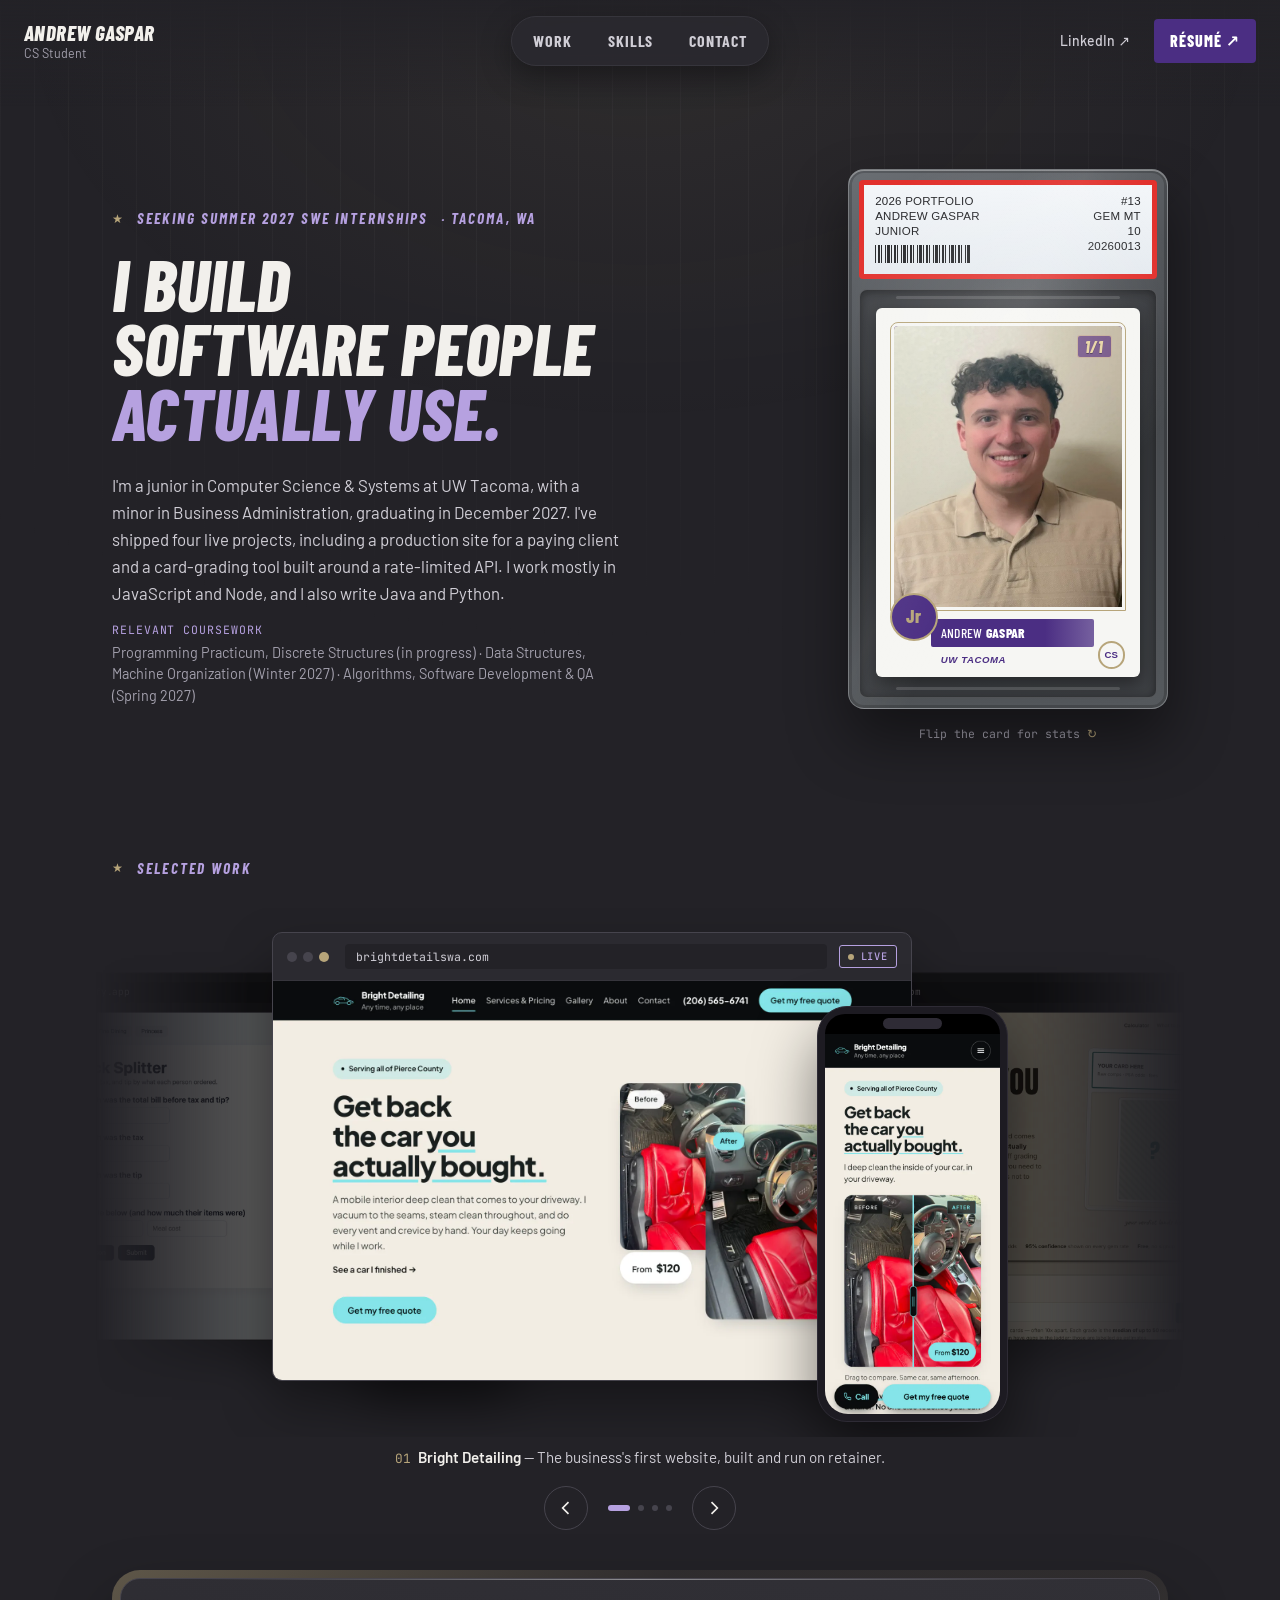
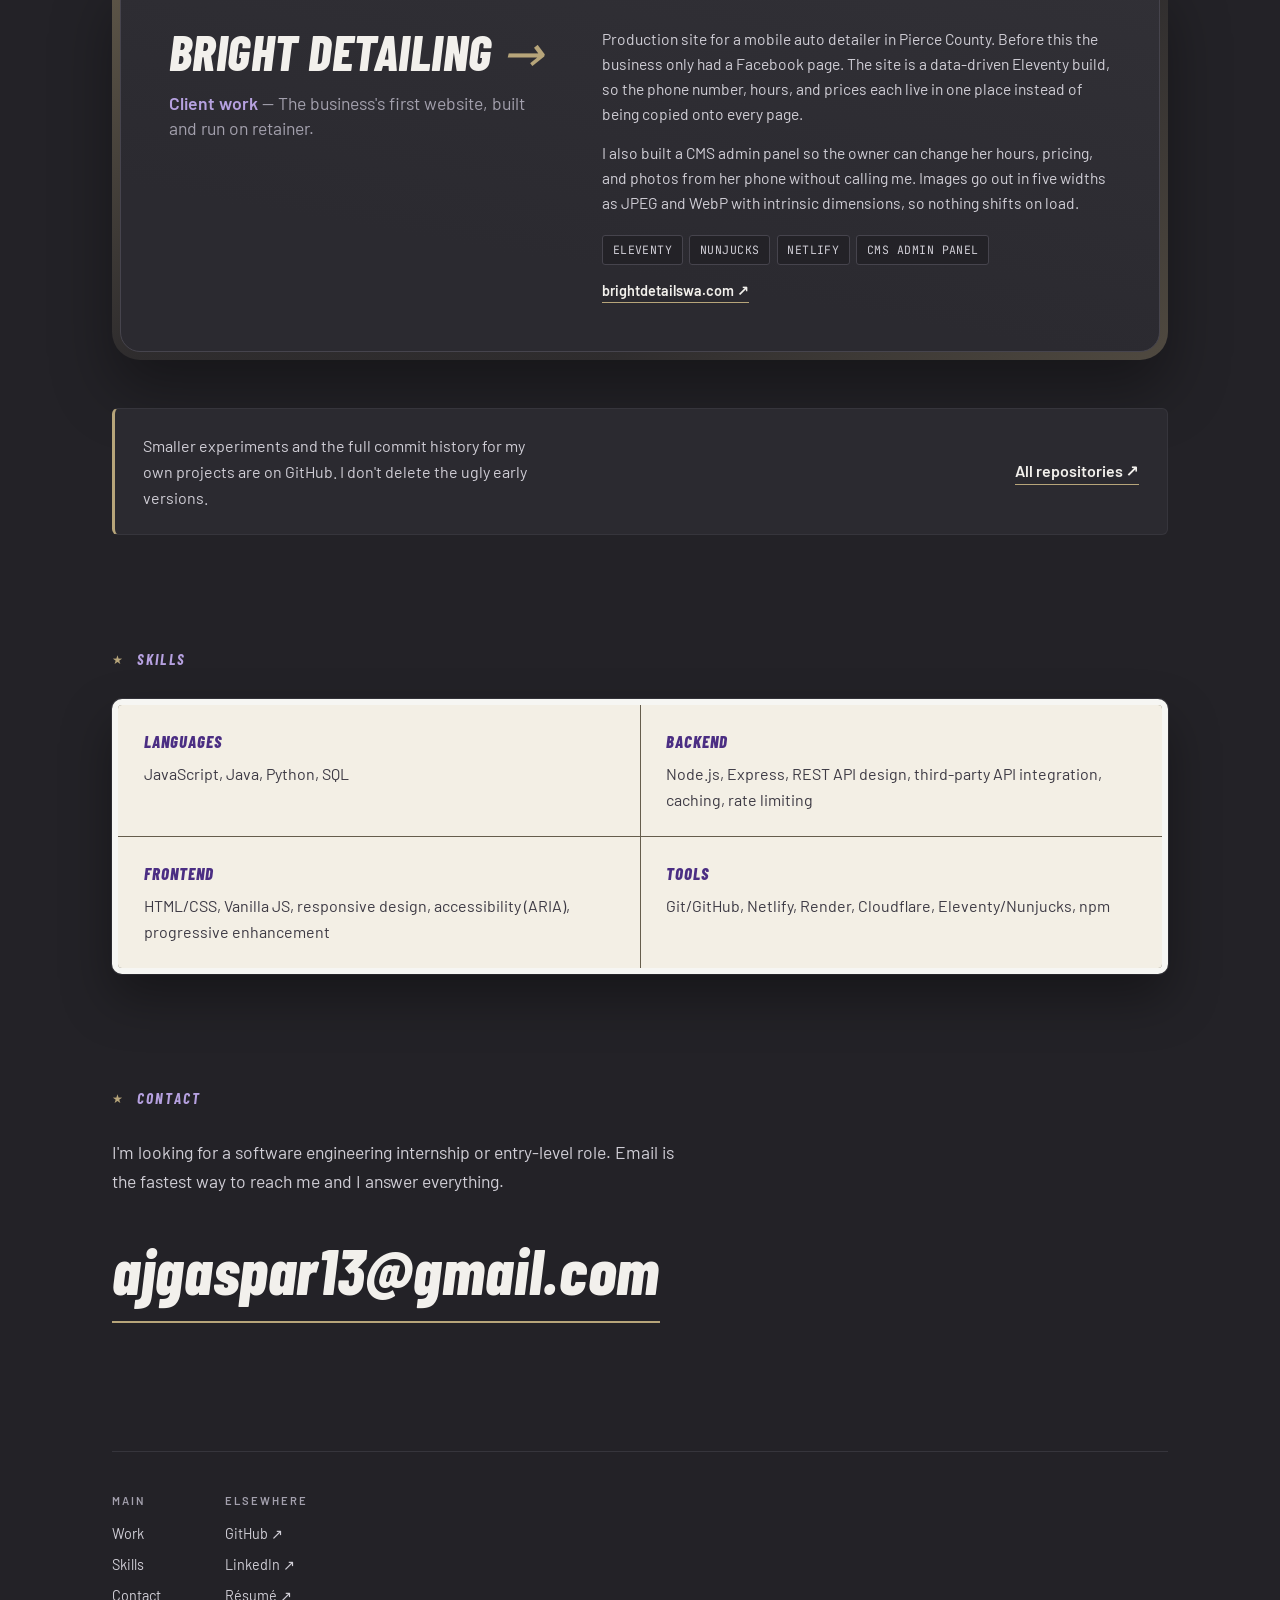
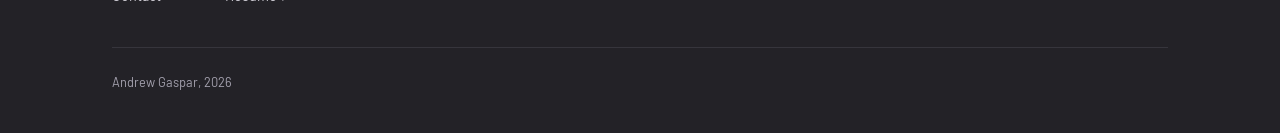
==== commit d95715af: "Update expected graduation to December 2027" ====
--- a/index.html
+++ b/index.html
@@ -40,7 +40,7 @@
         <div class="hero-meta">
           <p>
             I'm a junior in Computer Science &amp; Systems at UW Tacoma, with a minor in Business
-            Administration, graduating in 2028. I've
+            Administration, graduating in December 2027. I've
             shipped four live projects, including a production site for a paying client and a
             card-grading tool built around a rate-limited API. I work mostly in JavaScript and Node,
             and I also write Java and Python.
@@ -99,7 +99,7 @@
                   </div>
                   <table class="tcard-back-stats">
                     <thead><tr><th>Year</th><th>Proj</th><th>Clients</th><th>Langs</th><th>Class</th></tr></thead>
-                    <tbody><tr><td>2026</td><td>4</td><td>1</td><td>4</td><td>&rsquo;28</td></tr></tbody>
+                    <tbody><tr><td>2026</td><td>4</td><td>1</td><td>4</td><td>&rsquo;27</td></tr></tbody>
                   </table>
                   <p class="tcard-back-bio">
                     Builds web apps from the API to the UI. Shipped a production site for a paying
--- a/style.css
+++ b/style.css
@@ -901,6 +901,9 @@
 }
 
 /* ---------- Case study page ---------- */
+/* one column here; the two-column .hero is for the home page card */
+.study .hero { display: block; padding-bottom: clamp(1rem, 4vh, 3rem); }
+
 .back {
   display: inline-block;
   margin-bottom: 1.5rem;
